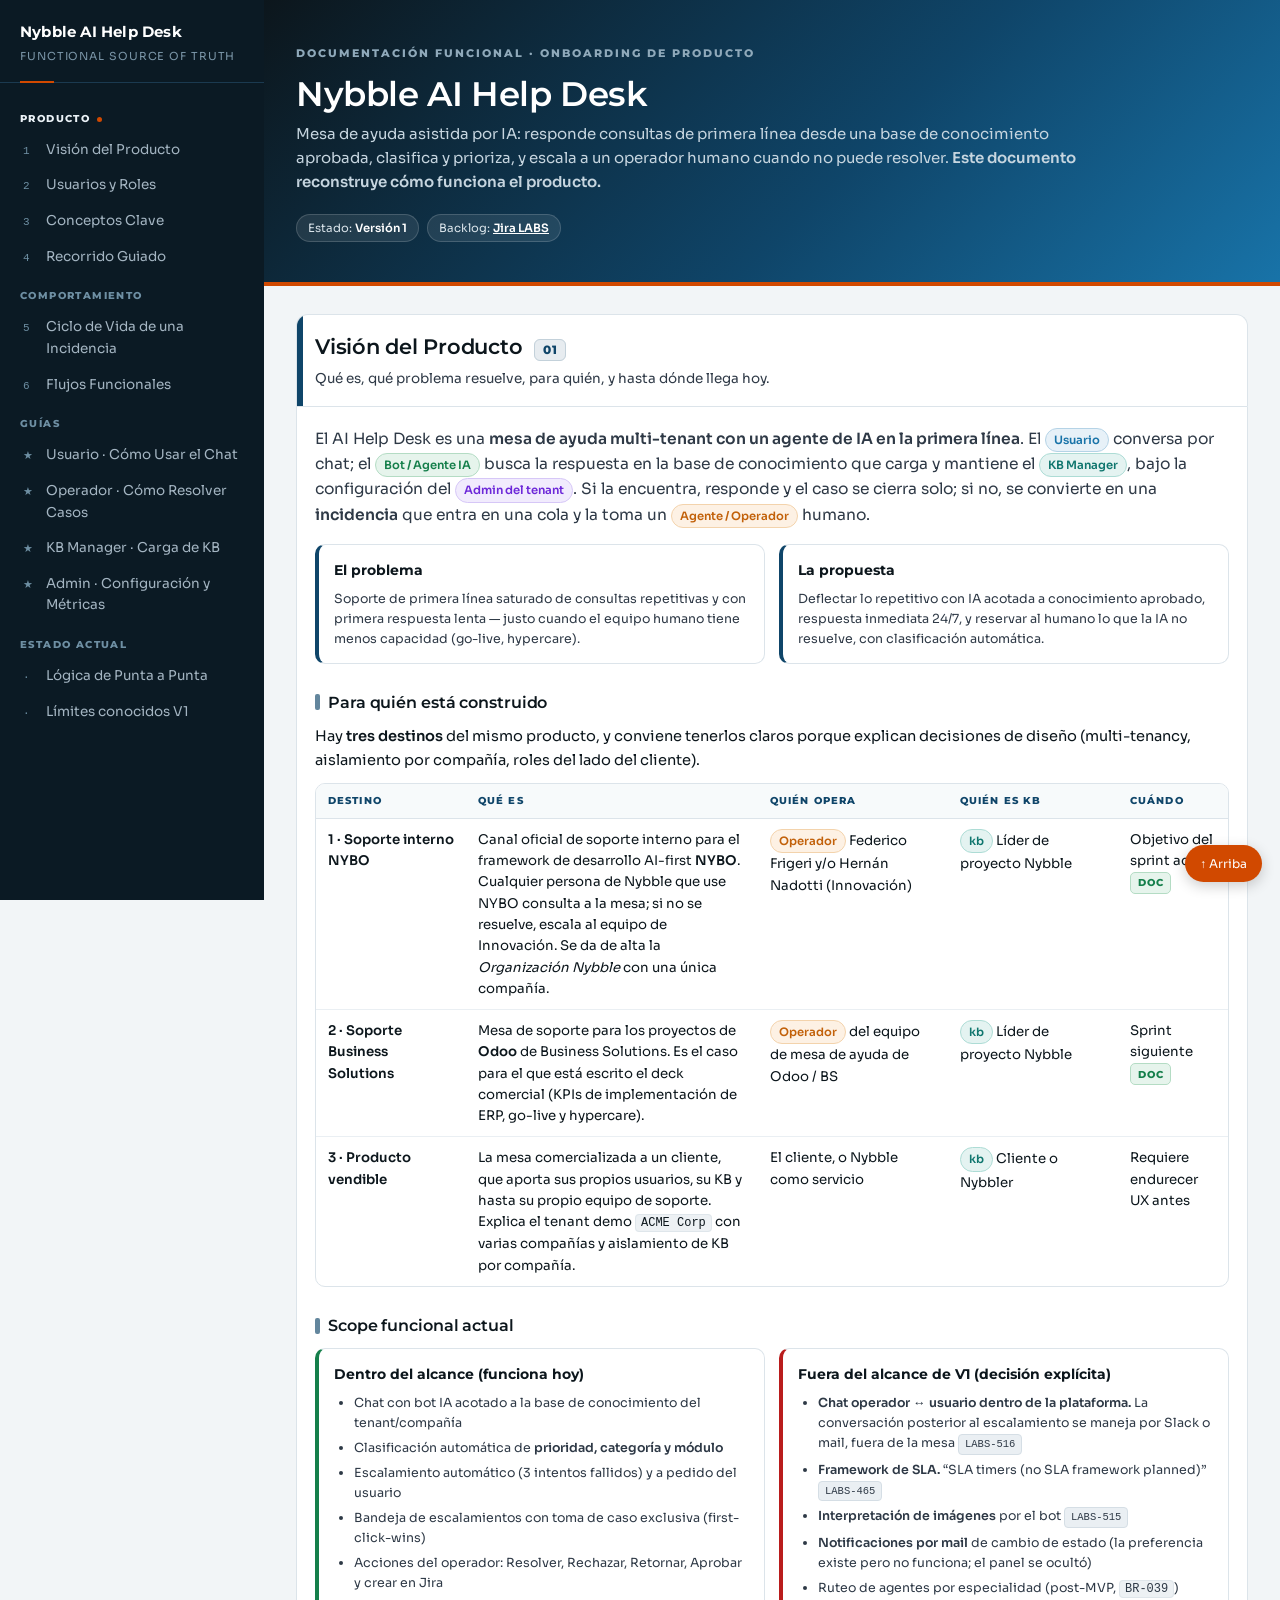
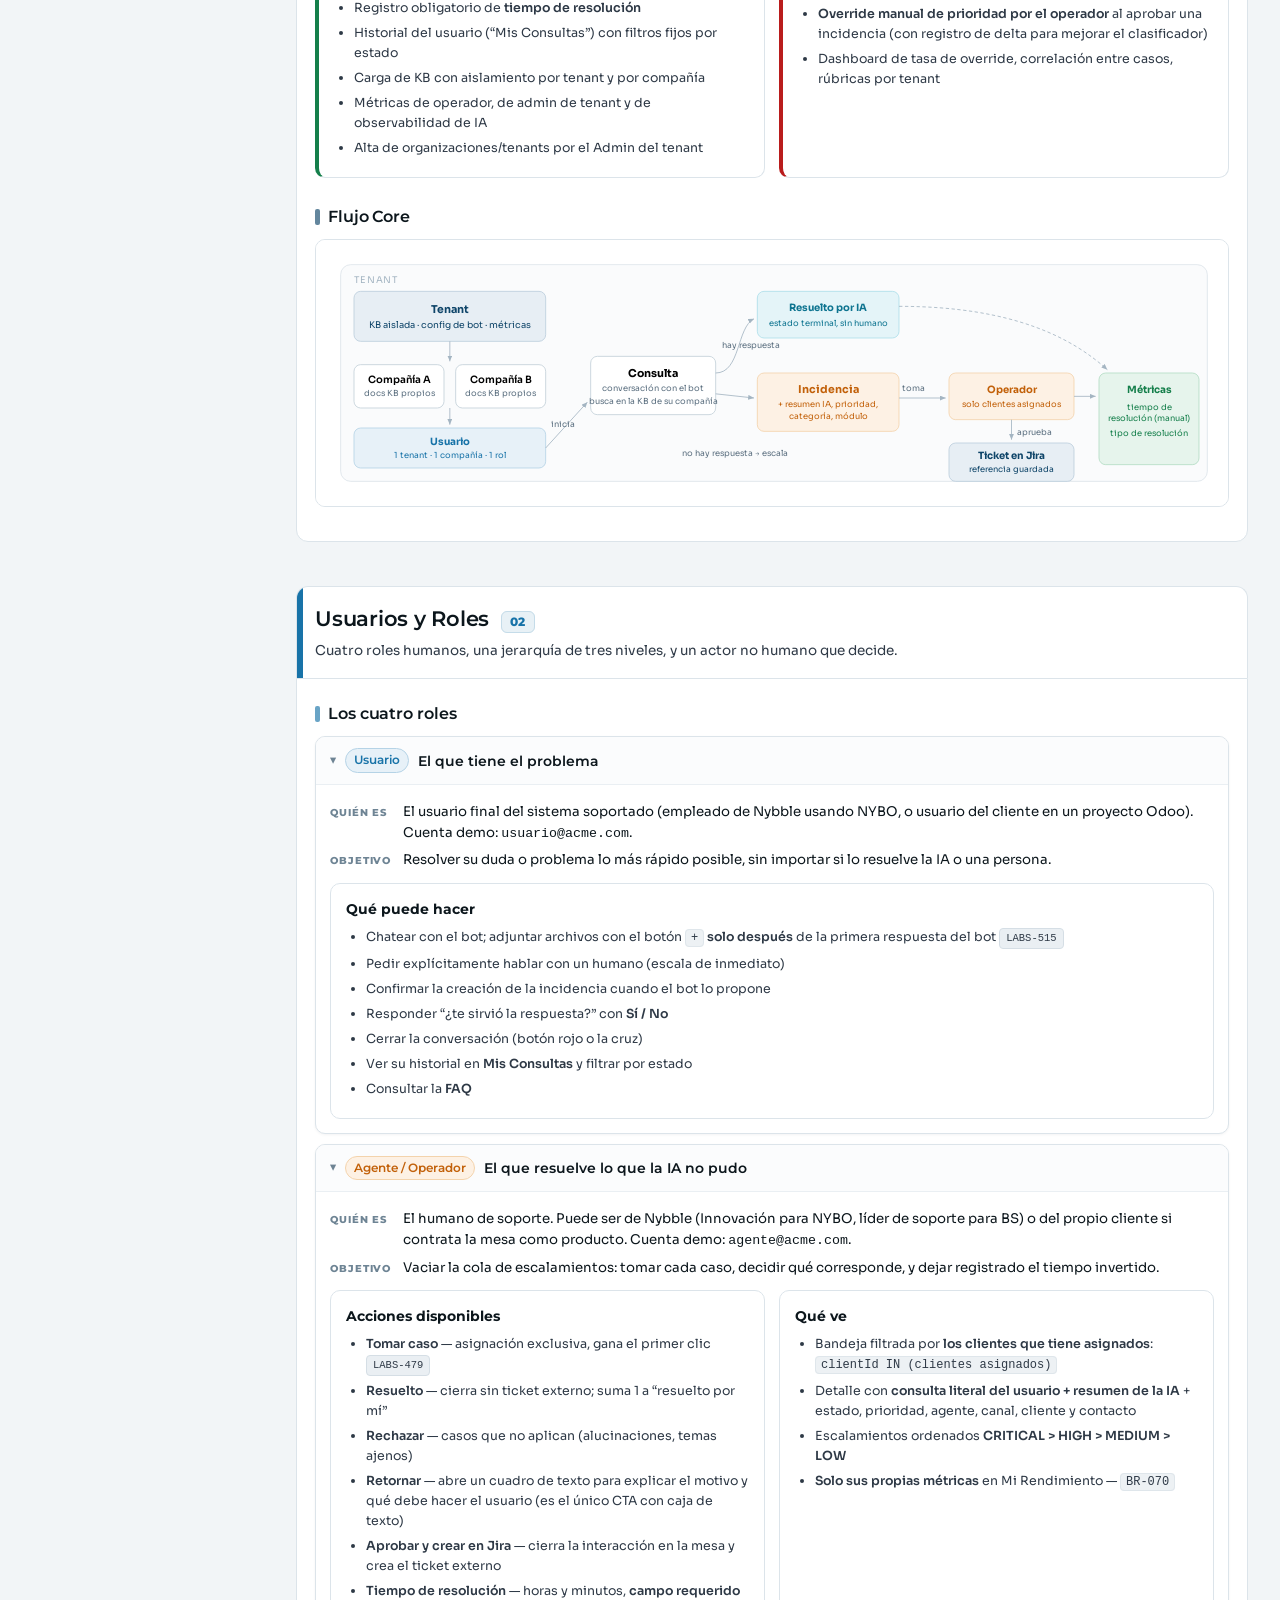
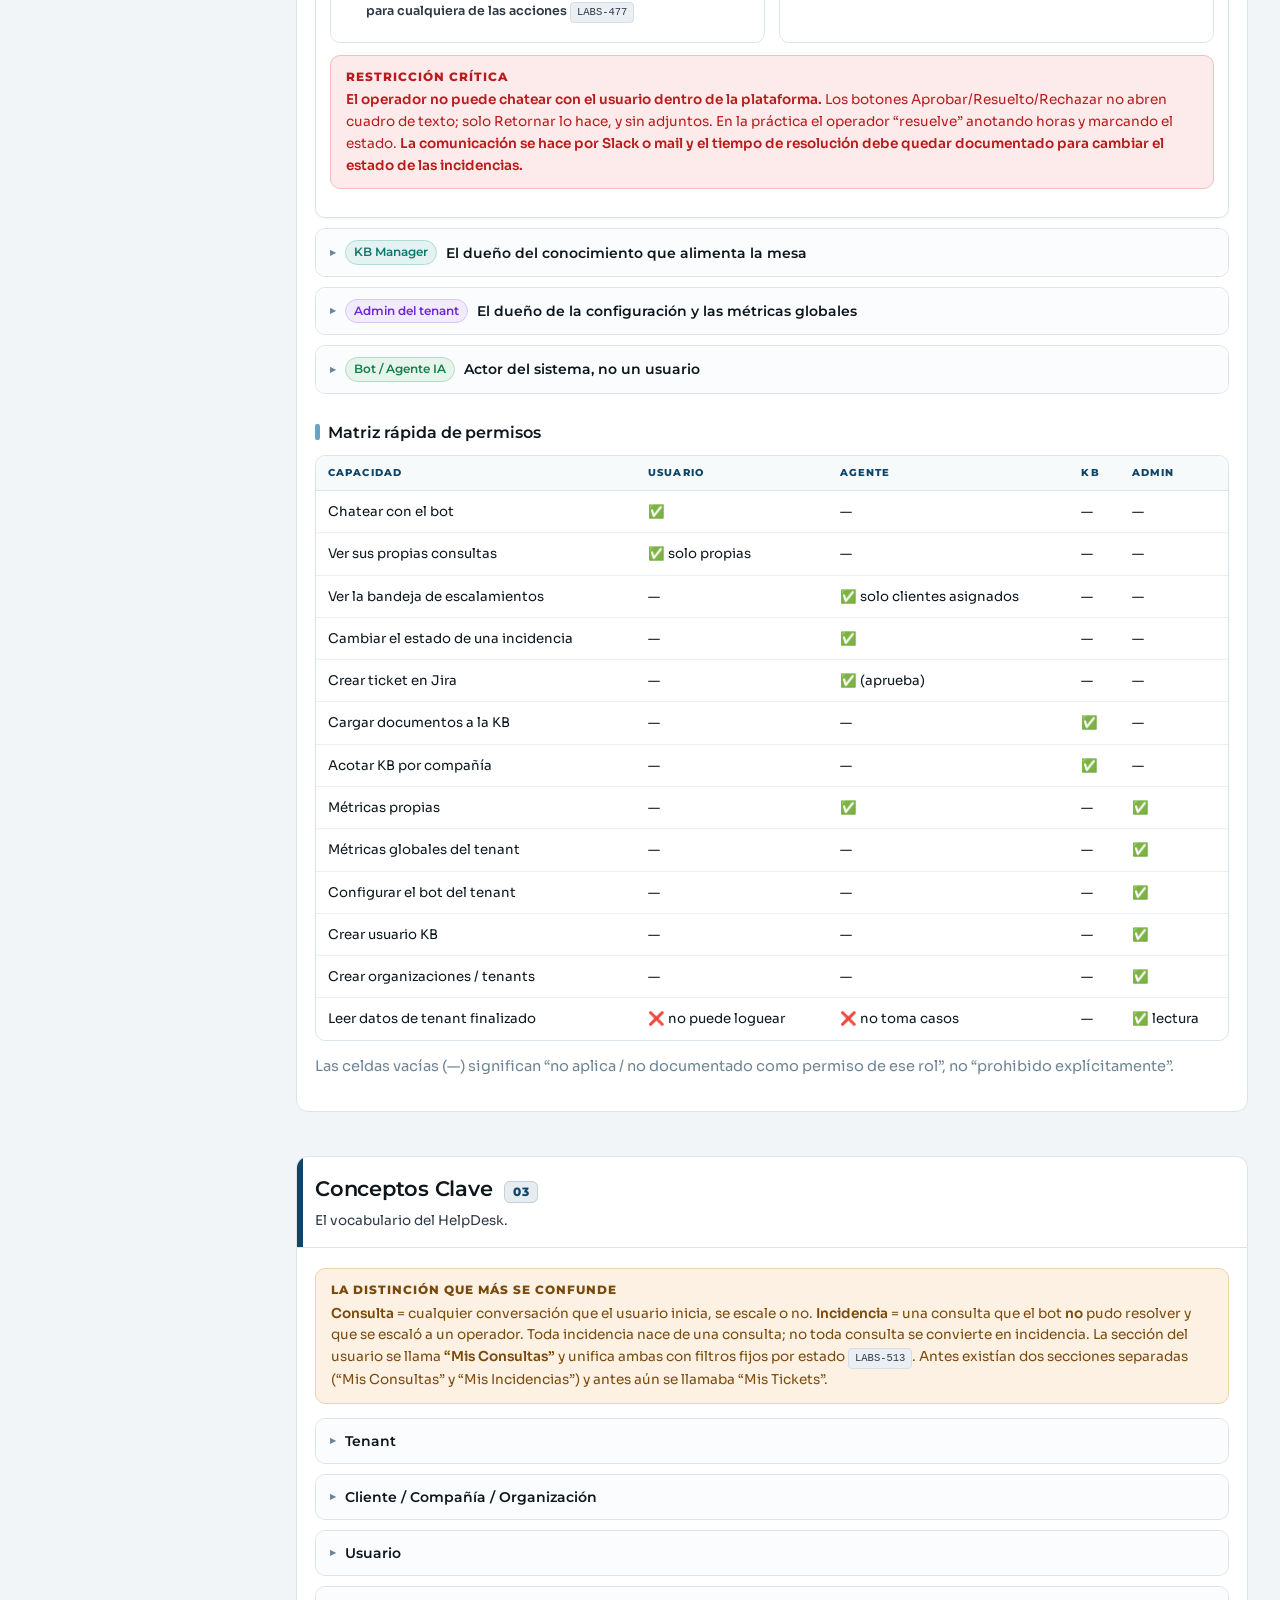
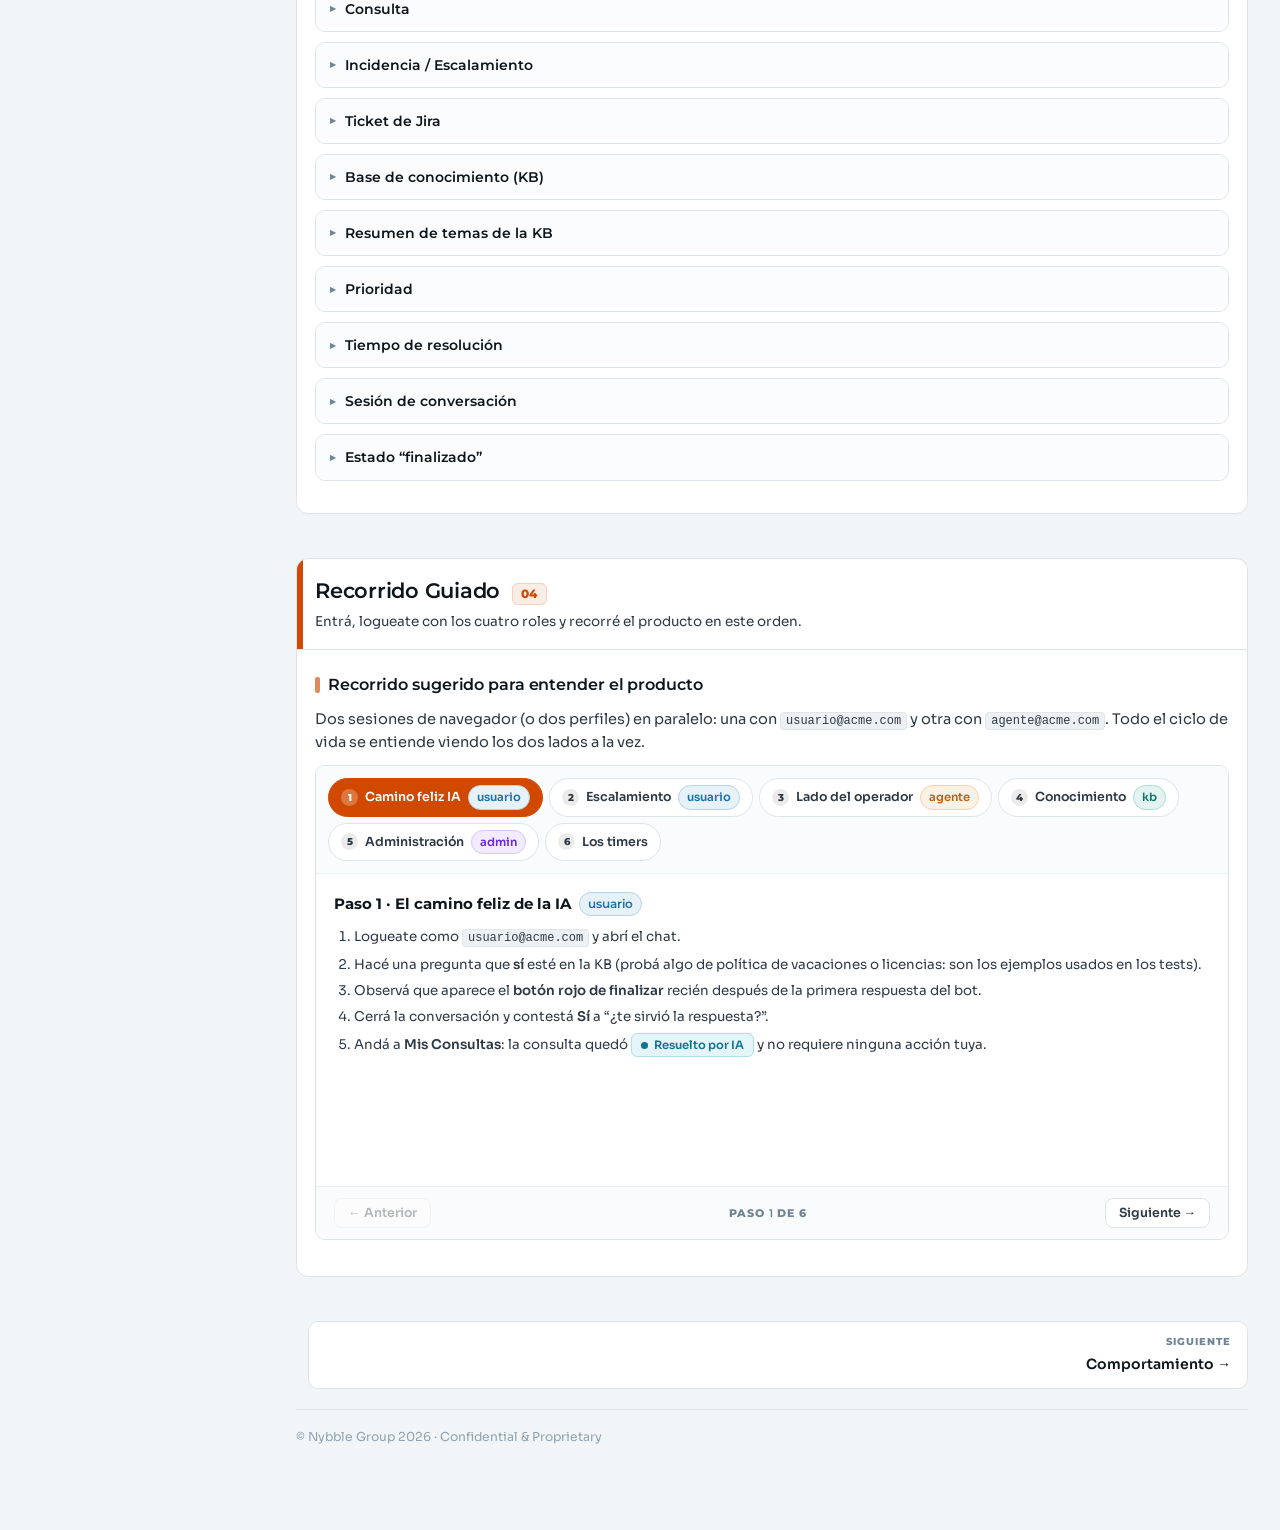
==== index.html @ 9f34e55a "Elimina Medición, la reparte en guías por rol y agrega Estado Actual - Saca la sección/página Medici" ====
<!DOCTYPE html>
<html lang="es">
<head>
<meta charset="utf-8">
<meta name="viewport" content="width=device-width, initial-scale=1">
<title>Nybble AI Help Desk · Producto</title>
<link rel="preconnect" href="https://fonts.googleapis.com">
<link rel="preconnect" href="https://fonts.gstatic.com" crossorigin>
<link href="https://fonts.googleapis.com/css2?family=Montserrat:wght@500;600;700;800&family=Sora:wght@300;400;500;600;700&display=swap" rel="stylesheet">
<link rel="stylesheet" href="assets/style.css">
</head>
<body>
<div class="shell">

<nav class="side">
  <div class="brand">
    <b>Nybble AI Help Desk</b>
    <span>Functional Source of Truth</span>
  </div>
  <div class="grp is-here">Producto</div>
  <a href="#overview"><i>1</i>Visión del Producto</a>
  <a href="#roles"><i>2</i>Usuarios y Roles</a>
  <a href="#concepts"><i>3</i>Conceptos Clave</a>
  <a href="#access"><i>4</i>Recorrido Guiado</a>
  <div class="grp">Comportamiento</div>
  <a href="comportamiento.html#lifecycle"><i>5</i>Ciclo de Vida de una Incidencia</a>
  <a href="comportamiento.html#flows"><i>6</i>Flujos Funcionales</a>
  <div class="grp">Guías</div>
  <a href="guia-usuario.html"><i>★</i>Usuario · Cómo Usar el Chat</a>
  <a href="guia-operador.html"><i>★</i>Operador · Cómo Resolver Casos</a>
  <a href="guia-kb-manager.html"><i>★</i>KB Manager · Carga de KB</a>
  <a href="guia-admin.html"><i>★</i>Admin · Configuración y Métricas</a>
  <div class="grp">Estado Actual</div>
  <a href="estado-actual.html#e2e"><i>·</i>Lógica de Punta a Punta</a>
  <a href="estado-actual.html#limits"><i>·</i>Límites conocidos V1</a>
</nav>

<main>
<header class="hero">
  <div class="wrap">
    <div class="kicker">Documentación funcional · Onboarding de producto</div>
    <h1>Nybble AI Help Desk</h1>
    <p class="sub">Mesa de ayuda asistida por IA: responde consultas de primera línea desde una base de conocimiento aprobada, clasifica y prioriza, y escala a un operador humano cuando no puede resolver. <b>Este documento reconstruye cómo funciona el producto.</b></p>
    <div class="metabar">
      <span>Estado: <b>Versión 1</b></span>
      <span>Backlog: <a href="https://nybblegroup.atlassian.net/browse/LABS" target="_blank" style="color:#fff;text-decoration:underline"><b>Jira LABS</b></a></span>
    </div>
  </div>
</header>

<div class="wrap">

<!-- ============ 1. PRODUCT OVERVIEW ============ -->
<section id="overview" style="--accent:var(--c-product)">
  <div class="shead"><div><h2>Visión del Producto <span class="num">01</span></h2><p>Qué es, qué problema resuelve, para quién, y hasta dónde llega hoy.</p></div></div>
  <div class="sbody">

    <p class="lead">El AI Help Desk es una <b>mesa de ayuda multi-tenant con un agente de IA en la primera línea</b>. El <span class="b b-usuario">Usuario</span> conversa por chat; el <span class="b b-bot">Bot / Agente IA</span> busca la respuesta en la base de conocimiento que carga y mantiene el <span class="b b-kb">KB Manager</span>, bajo la configuración del <span class="b b-admin">Admin del tenant</span>. Si la encuentra, responde y el caso se cierra solo; si no, se convierte en una <b>incidencia</b> que entra en una cola y la toma un <span class="b b-agente">Agente / Operador</span> humano.</p>

    <div class="grid g2" style="margin:16px 0">
      <div class="card acc">
        <h5>El problema</h5>
        <p class="mini">Soporte de primera línea saturado de consultas repetitivas y con primera respuesta lenta — justo cuando el equipo humano tiene menos capacidad (go-live, hypercare).</p>
      </div>
      <div class="card acc">
        <h5>La propuesta</h5>
        <p class="mini">Deflectar lo repetitivo con IA acotada a conocimiento aprobado, respuesta inmediata 24/7, y reservar al humano lo que la IA no resuelve, con clasificación automática.</p>
      </div>
    </div>

    <h3>Para quién está construido</h3>
    <p>Hay <b>tres destinos</b> del mismo producto, y conviene tenerlos claros porque explican decisiones de diseño (multi-tenancy, aislamiento por compañía, roles del lado del cliente).</p>
    <div class="tw">
      <table>
        <thead><tr><th style="width:150px">Destino</th><th>Qué es</th><th style="width:190px">Quién opera</th><th style="width:170px">Quién es KB</th><th style="width:110px">Cuándo</th></tr></thead>
        <tbody>
          <tr>
            <td><b>1 · Soporte interno NYBO</b></td>
            <td>Canal oficial de soporte interno para el framework de desarrollo AI-first <b>NYBO</b>. Cualquier persona de Nybble que use NYBO consulta a la mesa; si no se resuelve, escala al equipo de Innovación. Se da de alta la <i>Organización Nybble</i> con una única compañía.</td>
            <td><span class="b b-agente">Operador</span> Federico Frigeri y/o Hernán Nadotti (Innovación)</td>
            <td><span class="b b-kb">kb</span> Líder de proyecto Nybble</td>
            <td>Objetivo del sprint actual <span class="mark m-doc">Doc</span></td>
          </tr>
          <tr>
            <td><b>2 · Soporte Business Solutions</b></td>
            <td>Mesa de soporte para los proyectos de <b>Odoo</b> de Business Solutions. Es el caso para el que está escrito el deck comercial (KPIs de implementación de ERP, go-live y hypercare).</td>
            <td><span class="b b-agente">Operador</span> del equipo de mesa de ayuda de Odoo / BS</td>
            <td><span class="b b-kb">kb</span> Líder de proyecto Nybble</td>
            <td>Sprint siguiente <span class="mark m-doc">Doc</span></td>
          </tr>
          <tr>
            <td><b>3 · Producto vendible</b></td>
            <td>La mesa comercializada a un cliente, que aporta sus propios usuarios, su KB y hasta su propio equipo de soporte. Explica el tenant demo <code>ACME Corp</code> con varias compañías y aislamiento de KB por compañía.</td>
            <td>El cliente, o Nybble como servicio</td>
            <td><span class="b b-kb">kb</span> Cliente o Nybbler</td>
            <td>Requiere endurecer UX antes</td>
          </tr>
        </tbody>
      </table>
    </div>

    <h3>Scope funcional actual</h3>
    <div class="grid g2">
      <div class="card" style="border-left:4px solid var(--ok)">
        <h5>Dentro del alcance (funciona hoy)</h5>
        <ul class="mini" style="margin-bottom:0">
          <li>Chat con bot IA acotado a la base de conocimiento del tenant/compañía</li>
          <li>Clasificación automática de <b>prioridad, categoría y módulo</b></li>
          <li>Escalamiento automático (3 intentos fallidos) y a pedido del usuario</li>
          <li>Bandeja de escalamientos con toma de caso exclusiva (first-click-wins)</li>
          <li>Acciones del operador: Resolver, Rechazar, Retornar, Aprobar y crear en Jira</li>
          <li>Registro obligatorio de <b>tiempo de resolución</b></li>
          <li>Historial del usuario (“Mis Consultas”) con filtros fijos por estado</li>
          <li>Carga de KB con aislamiento por tenant y por compañía</li>
          <li>Métricas de operador, de admin de tenant y de observabilidad de IA</li>
          <li>Alta de organizaciones/tenants por el Admin del tenant</li>
        </ul>
      </div>
      <div class="card" style="border-left:4px solid var(--bad)">
        <h5>Fuera del alcance de V1 (decisión explícita)</h5>
        <ul class="mini" style="margin-bottom:0">
          <li><b>Chat operador ↔ usuario dentro de la plataforma.</b> La conversación posterior al escalamiento se maneja por Slack o mail, fuera de la mesa <a class="tag" href="https://nybblegroup.atlassian.net/browse/LABS-516" target="_blank">LABS-516</a></li>
          <li><b>Framework de SLA.</b> “SLA timers (no SLA framework planned)” <a class="tag" href="https://nybblegroup.atlassian.net/browse/LABS-465" target="_blank">LABS-465</a></li>
          <li><b>Interpretación de imágenes</b> por el bot <a class="tag" href="https://nybblegroup.atlassian.net/browse/LABS-515" target="_blank">LABS-515</a></li>
          <li><b>Notificaciones por mail</b> de cambio de estado (la preferencia existe pero no funciona; el panel se ocultó)</li>
          <li>Ruteo de agentes por especialidad (post-MVP, <code>BR-039</code>)</li>
          <li><b>Override manual de prioridad por el operador</b> al aprobar una incidencia (con registro de delta para mejorar el clasificador)</li>
          <li>Dashboard de tasa de override, correlación entre casos, rúbricas por tenant</li>
        </ul>
      </div>
    </div>

    <h3>Flujo Core</h3>
    <div class="diagbox">
      <svg viewBox="0 0 1080 300" xmlns="http://www.w3.org/2000/svg" font-family="Sora, Montserrat, -apple-system, Segoe UI, sans-serif">
        <defs><marker id="ar2" markerWidth="9" markerHeight="9" refX="7" refY="3" orient="auto"><path d="M0,0 L0,6 L7,3 z" fill="#A4B5C2"/></marker></defs>
        <rect x="20" y="20" width="1040" height="260" rx="12" fill="#FAFBFC" stroke="#DCE4EA"/>
        <text x="36" y="42" font-size="11" fill="#A4B5C2" letter-spacing="1">TENANT</text>
        <rect x="36" y="52" width="230" height="60" rx="8" fill="#E7EEF4" stroke="#BCCEDC"/>
        <text x="151" y="78" text-anchor="middle" font-size="13" font-weight="700" fill="#0F4569">Tenant</text>
        <text x="151" y="96" text-anchor="middle" font-size="11" fill="#0F4569">KB aislada · config de bot · métricas</text>

        <rect x="36" y="140" width="108" height="52" rx="8" fill="#fff" stroke="#C3D0D9"/>
        <text x="90" y="162" text-anchor="middle" font-size="12" font-weight="600">Compañía A</text>
        <text x="90" y="178" text-anchor="middle" font-size="10" fill="#5C7080">docs KB propios</text>
        <rect x="158" y="140" width="108" height="52" rx="8" fill="#fff" stroke="#C3D0D9"/>
        <text x="212" y="162" text-anchor="middle" font-size="12" font-weight="600">Compañía B</text>
        <text x="212" y="178" text-anchor="middle" font-size="10" fill="#5C7080">docs KB propios</text>
        <line x1="151" y1="112" x2="151" y2="136" stroke="#A4B5C2" marker-end="url(#ar2)"/>

        <rect x="36" y="216" width="230" height="48" rx="8" fill="#E7F1F8" stroke="#B5D3E6"/>
        <text x="151" y="236" text-anchor="middle" font-size="12" font-weight="700" fill="#1873A8">Usuario</text>
        <text x="151" y="252" text-anchor="middle" font-size="10" fill="#1873A8">1 tenant · 1 compañía · 1 rol</text>
        <line x1="151" y1="192" x2="151" y2="212" stroke="#A4B5C2" marker-end="url(#ar2)"/>

        <rect x="320" y="130" width="150" height="70" rx="8" fill="#fff" stroke="#C3D0D9"/>
        <text x="395" y="155" text-anchor="middle" font-size="13" font-weight="700">Consulta</text>
        <text x="395" y="172" text-anchor="middle" font-size="10" fill="#5C7080">conversación con el bot</text>
        <text x="395" y="187" text-anchor="middle" font-size="10" fill="#5C7080">busca en la KB de su compañía</text>
        <line x1="266" y1="240" x2="316" y2="185" stroke="#A4B5C2" marker-end="url(#ar2)"/>
        <text x="272" y="215" font-size="10" fill="#5C7080">inicia</text>

        <rect x="520" y="52" width="170" height="56" rx="8" fill="#E4F4F8" stroke="#AEDFEA"/>
        <text x="605" y="76" text-anchor="middle" font-size="12" font-weight="700" fill="#0E7490">Resuelto por IA</text>
        <text x="605" y="93" text-anchor="middle" font-size="10" fill="#0E7490">estado terminal, sin humano</text>
        <path d="M470,150 C500,150 495,95 516,85" fill="none" stroke="#A4B5C2" marker-end="url(#ar2)"/>
        <text x="478" y="120" font-size="10" fill="#5C7080">hay respuesta</text>

        <rect x="520" y="150" width="170" height="70" rx="8" fill="#FDF1E4" stroke="#F3D3AC"/>
        <text x="605" y="174" text-anchor="middle" font-size="13" font-weight="700" fill="#C2610A">Incidencia</text>
        <text x="605" y="191" text-anchor="middle" font-size="10" fill="#C2610A">+ resumen IA, prioridad,</text>
        <text x="605" y="205" text-anchor="middle" font-size="10" fill="#C2610A">categoría, módulo</text>
        <line x1="470" y1="175" x2="516" y2="180" stroke="#A4B5C2" marker-end="url(#ar2)"/>
        <text x="430" y="250" font-size="10" fill="#5C7080">no hay respuesta → escala</text>

        <rect x="750" y="150" width="150" height="56" rx="8" fill="#FDF1E4" stroke="#F3D3AC"/>
        <text x="825" y="174" text-anchor="middle" font-size="12" font-weight="700" fill="#C2610A">Operador</text>
        <text x="825" y="191" text-anchor="middle" font-size="10" fill="#C2610A">solo clientes asignados</text>
        <line x1="690" y1="180" x2="746" y2="180" stroke="#A4B5C2" marker-end="url(#ar2)"/>
        <text x="694" y="172" font-size="10" fill="#5C7080">toma</text>

        <rect x="750" y="234" width="150" height="46" rx="8" fill="#E7EEF4" stroke="#BCCEDC"/>
        <text x="825" y="253" text-anchor="middle" font-size="12" font-weight="700" fill="#0F4569">Ticket en Jira</text>
        <text x="825" y="269" text-anchor="middle" font-size="10" fill="#0F4569">referencia guardada</text>
        <line x1="825" y1="206" x2="825" y2="230" stroke="#A4B5C2" marker-end="url(#ar2)"/>
        <text x="832" y="224" font-size="10" fill="#5C7080">aprueba</text>

        <rect x="930" y="150" width="120" height="110" rx="8" fill="#E6F4EC" stroke="#B4DCC4"/>
        <text x="990" y="174" text-anchor="middle" font-size="12" font-weight="700" fill="#157F4B">Métricas</text>
        <text x="990" y="194" text-anchor="middle" font-size="10" fill="#157F4B">tiempo de</text>
        <text x="990" y="207" text-anchor="middle" font-size="10" fill="#157F4B">resolución (manual)</text>
        <text x="990" y="226" text-anchor="middle" font-size="10" fill="#157F4B">tipo de resolución</text>
        <line x1="900" y1="178" x2="926" y2="178" stroke="#A4B5C2" marker-end="url(#ar2)"/>
        <path d="M690,70 C830,70 900,110 940,146" fill="none" stroke="#A4B5C2" stroke-dasharray="4 3" marker-end="url(#ar2)"/>
      </svg>
    </div>
  </div>
</section>

<!-- ============ 2. USERS & ROLES ============ -->
<section id="roles" style="--accent:var(--c-roles)">
  <div class="shead"><div><h2>Usuarios y Roles <span class="num">02</span></h2><p>Cuatro roles humanos, una jerarquía de tres niveles, y un actor no humano que decide.</p></div></div>
  <div class="sbody">

    <h3>Los cuatro roles</h3>

    <details open>
      <summary><span class="b b-usuario">Usuario</span> El que tiene el problema</summary>
      <div class="dbody">
        <dl class="kv">
          <dt>Quién es</dt><dd>El usuario final del sistema soportado (empleado de Nybble usando NYBO, o usuario del cliente en un proyecto Odoo). Cuenta demo: <code>usuario@acme.com</code>.</dd>
          <dt>Objetivo</dt><dd>Resolver su duda o problema lo más rápido posible, sin importar si lo resuelve la IA o una persona.</dd>
        </dl>
        <div class="card" style="margin-top:12px"><h5>Qué puede hacer</h5><ul class="mini" style="margin-bottom:0">
          <li>Chatear con el bot; adjuntar archivos con el botón <code>+</code> <b>solo después</b> de la primera respuesta del bot <a class="tag" href="https://nybblegroup.atlassian.net/browse/LABS-515" target="_blank">LABS-515</a></li>
          <li>Pedir explícitamente hablar con un humano (escala de inmediato)</li>
          <li>Confirmar la creación de la incidencia cuando el bot lo propone</li>
          <li>Responder “¿te sirvió la respuesta?” con <b>Sí / No</b></li>
          <li>Cerrar la conversación (botón rojo o la cruz)</li>
          <li>Ver su historial en <b>Mis Consultas</b> y filtrar por estado</li>
          <li>Consultar la <b>FAQ</b></li>
        </ul></div>
      </div>
    </details>

    <details open>
      <summary><span class="b b-agente">Agente / Operador</span> El que resuelve lo que la IA no pudo</summary>
      <div class="dbody">
        <dl class="kv">
          <dt>Quién es</dt><dd>El humano de soporte. Puede ser de Nybble (Innovación para NYBO, líder de soporte para BS) o del propio cliente si contrata la mesa como producto. Cuenta demo: <code>agente@acme.com</code>.</dd>
          <dt>Objetivo</dt><dd>Vaciar la cola de escalamientos: tomar cada caso, decidir qué corresponde, y dejar registrado el tiempo invertido.</dd>
        </dl>
        <div class="grid g2" style="margin-top:12px">
          <div class="card"><h5>Acciones disponibles</h5><ul class="mini" style="margin-bottom:0">
            <li><b>Tomar caso</b> — asignación exclusiva, gana el primer clic <a class="tag" href="https://nybblegroup.atlassian.net/browse/LABS-479" target="_blank">LABS-479</a></li>
            <li><b>Resuelto</b> — cierra sin ticket externo; suma 1 a “resuelto por mí”</li>
            <li><b>Rechazar</b> — casos que no aplican (alucinaciones, temas ajenos)</li>
            <li><b>Retornar</b> — abre un cuadro de texto para explicar el motivo y qué debe hacer el usuario (es el único CTA con caja de texto)</li>
            <li><b>Aprobar y crear en Jira</b> — cierra la interacción en la mesa y crea el ticket externo</li>
            <li><b>Tiempo de resolución</b> — horas y minutos, <b>campo requerido para cualquiera de las acciones</b> <a class="tag" href="https://nybblegroup.atlassian.net/browse/LABS-477" target="_blank">LABS-477</a></li>
          </ul></div>
          <div class="card"><h5>Qué ve</h5><ul class="mini" style="margin-bottom:0">
            <li>Bandeja filtrada por <b>los clientes que tiene asignados</b>: <code>clientId IN (clientes asignados)</code></li>
            <li>Detalle con <b>consulta literal del usuario + resumen de la IA</b> + estado, prioridad, agente, canal, cliente y contacto</li>
            <li>Escalamientos ordenados <b>CRITICAL &gt; HIGH &gt; MEDIUM &gt; LOW</b></li>
            <li><b>Solo sus propias métricas</b> en Mi Rendimiento — <code>BR-070</code></li>
          </ul></div>
        </div>
        <div class="callout c-bad" style="margin-top:12px"><b>Restricción crítica</b>
          <b>El operador no puede chatear con el usuario dentro de la plataforma.</b> Los botones Aprobar/Resuelto/Rechazar no abren cuadro de texto; solo Retornar lo hace, y sin adjuntos. En la práctica el operador “resuelve” anotando horas y marcando el estado. <b>La comunicación se hace por Slack o mail y el tiempo de resolución debe quedar documentado para cambiar el estado de las incidencias.</b>
        </div>
      </div>
    </details>

    <details>
      <summary><span class="b b-kb">KB Manager</span> El dueño del conocimiento que alimenta la mesa</summary>
      <div class="dbody">
        <dl class="kv">
          <dt>Quién es</dt><dd>“usuario del cliente que va a administrar el conocimiento y la documentación que alimenta la mesa”. Cuenta demo: <code>kb@acme.com</code>. Lo crea el Admin del tenant <a class="tag" href="https://nybblegroup.atlassian.net/browse/LABS-553" target="_blank">LABS-553</a>.</dd>
          <dt>Objetivo</dt><dd>Que la mesa sea asertiva. La calidad de la mesa es función directa de la calidad y el alcance de la documentación cargada.</dd>
        </dl>
        <div class="grid g2" style="margin-top:12px">
          <div class="card"><h5>Qué puede hacer</h5><ul class="mini" style="margin-bottom:0">
            <li>Subir documentos a la <b>Base de conocimiento</b></li>
            <li><b>Acotar cada documento a una o varias compañías</b> del tenant; si no asigna ninguna, el documento es tenant-wide <a class="tag" href="https://nybblegroup.atlassian.net/browse/LABS-517" target="_blank">LABS-517</a></li>
            <li>Ver el <b>estado de indexación</b> por documento: Indexando / Listo / Error <a class="tag" href="https://nybblegroup.atlassian.net/browse/LABS-488" target="_blank">LABS-488</a></li>
            <li>Ver el <b>resumen de temas por compañía</b></li>
          </ul></div>
          <div class="card"><h5>Futuras versiones</h5><ul class="mini" style="margin-bottom:0">
            <li>Alcance de KB alimentada por fuentes externas (Google Drive) e índices por compañía <a class="tag" href="https://nybblegroup.atlassian.net/browse/LABS-576" target="_blank">LABS-576</a></li>
          </ul></div>
        </div>
      </div>
    </details>

    <details>
      <summary><span class="b b-admin">Admin del tenant</span> El dueño de la configuración y las métricas globales</summary>
      <div class="dbody">
        <dl class="kv">
          <dt>Quién es</dt><dd>“admin de cada organizacion, creo que mayormente seriamos nosotros”. Cuenta demo: <code>admin@acme.com</code>.</dd>
          <dt>Objetivo</dt><dd>Configurar el comportamiento de la mesa para su organización y medir su rendimiento y su costo.</dd>
        </dl>
        <div class="card" style="margin-top:12px"><h5>Qué puede hacer</h5><ul class="mini" style="margin-bottom:0">
          <li>Ver <b>todas las métricas globales del tenant</b>: tickets y tiempos <b>por cliente</b> y <b>por agente humano</b> <a class="tag" href="https://nybblegroup.atlassian.net/browse/LABS-484" target="_blank">LABS-484</a></li>
          <li>Crear usuarios <b>KB</b> <a class="tag" href="https://nybblegroup.atlassian.net/browse/LABS-553" target="_blank">LABS-553</a></li>
          <li>Configuración del bot: ver y <b>regenerar</b> el resumen de temas de la KB <a class="tag" href="https://nybblegroup.atlassian.net/browse/LABS-488" target="_blank">LABS-488</a></li>
          <li>Ajustar parámetros por tenant: <code>maxAttempts</code> (2–5, default 3), <code>maxMessagesPerSession</code>, umbral de confianza, nombre y tono del bot</li>
          <li>Sección <b>Configuración → Observabilidad IA</b>: tokens, costo y score de calidad <a class="tag" href="https://nybblegroup.atlassian.net/browse/LABS-529" target="_blank">LABS-529</a></li>
          <li><b>Alta de organización</b> (formulario “New Organization”): nombre de la organización, mail del admin (<code>adminEmail</code>) y contraseña <a class="tag" href="https://nybblegroup.atlassian.net/browse/LABS-532" target="_blank">LABS-532</a></li>
        </ul></div>
      </div>
    </details>

    <details>
      <summary><span class="b b-bot">Bot / Agente IA</span> Actor del sistema, no un usuario</summary>
      <div class="dbody">
        <p class="mini">Aparece en las fuentes como <i>BOT</i>, <i>Agente IA</i>, <i>agente de mesa de entrada</i> o <i>agente de mesa de ayuda</i>. Funcionalmente es un <b>agente de tool-use</b>: no sigue un pipeline fijo, decide qué herramienta usar en cada turno <a class="tag" href="https://nybblegroup.atlassian.net/browse/LABS-472" target="_blank">LABS-472</a>.</p>
        <div class="tw" style="margin-top:10px">
          <table>
            <thead><tr><th style="width:210px">Herramienta</th><th>Qué hace funcionalmente</th></tr></thead>
            <tbody>
              <tr><td><code>searchKnowledgeBase</code></td><td>Busca en la KB del tenant/compañía. Es la <b>única fuente de datos válida</b> para responder.</td></tr>
              <tr><td><code>createTicketDraft</code></td><td>Propone al usuario una incidencia pre-categorizada. <b>Requiere confirmación explícita del usuario.</b></td></tr>
              <tr><td><code>escalateToAgent</code></td><td>Escala a la cola humana adjuntando un resumen generado de toda la conversación.</td></tr>
              <tr><td><code>checkTicketStatus</code></td><td>Responde el estado de una incidencia existente.</td></tr>
              <tr><td><code>rejectOffTopic</code></td><td>Rechaza consultas fuera del dominio del tenant. El orquestador <b>refuerza el rechazo programáticamente</b> según el estado de la búsqueda en KB.</td></tr>
            </tbody>
          </table>
        </div>
        <p class="mini"><b>Invariantes que el bot no puede violar:</b> aislamiento por tenant, ninguna creación de ticket sin aprobación, y <b>nunca inventar respuestas</b>. Se conservan además dos redes de seguridad previas al LLM: detección de <b>palabras clave críticas</b> (escala de inmediato) y análisis de sentimiento.</p>
        <div class="callout c-info" style="margin-top:10px"><b>Es un bot RAG acotado, no un LLM conversacional general</b>
          El resumen de temas de la KB se inyecta en el prompt <b>solo para detectar si algo está fuera de alcance</b>, y la instrucción es literal: <i>“NUNCA respondas preguntas usando datos de este resumen — SIEMPRE llama a searchKnowledgeBase”</i>. Esto se endureció después de un bug real en que el bot contestaba con fragmentos del resumen sin buscar en la KB <a class="tag" href="https://nybblegroup.atlassian.net/browse/LABS-501" target="_blank">LABS-501</a>.
        </div>
      </div>
    </details>

    <h3>Matriz rápida de permisos</h3>
    <div class="tw">
      <table>
        <thead><tr>
          <th>Capacidad</th>
          <th class="nw">Usuario</th><th class="nw">Agente</th><th class="nw">KB</th><th class="nw">Admin</th>
        </tr></thead>
        <tbody>
          <tr><td>Chatear con el bot</td><td>✅</td><td>—</td><td>—</td><td>—</td></tr>
          <tr><td>Ver sus propias consultas</td><td>✅ solo propias</td><td>—</td><td>—</td><td>—</td></tr>
          <tr><td>Ver la bandeja de escalamientos</td><td>—</td><td>✅ solo clientes asignados</td><td>—</td><td>—</td></tr>
          <tr><td>Cambiar el estado de una incidencia</td><td>—</td><td>✅</td><td>—</td><td>—</td></tr>
          <tr><td>Crear ticket en Jira</td><td>—</td><td>✅ (aprueba)</td><td>—</td><td>—</td></tr>
          <tr><td>Cargar documentos a la KB</td><td>—</td><td>—</td><td>✅</td><td>—</td></tr>
          <tr><td>Acotar KB por compañía</td><td>—</td><td>—</td><td>✅</td><td>—</td></tr>
          <tr><td>Métricas propias</td><td>—</td><td>✅</td><td>—</td><td>✅</td></tr>
          <tr><td>Métricas globales del tenant</td><td>—</td><td>—</td><td>—</td><td>✅</td></tr>
          <tr><td>Configurar el bot del tenant</td><td>—</td><td>—</td><td>—</td><td>✅</td></tr>
          <tr><td>Crear usuario KB</td><td>—</td><td>—</td><td>—</td><td>✅</td></tr>
          <tr><td>Crear organizaciones / tenants</td><td>—</td><td>—</td><td>—</td><td>✅</td></tr>
          <tr><td>Leer datos de tenant finalizado</td><td>❌ no puede loguear</td><td>❌ no toma casos</td><td>—</td><td>✅ lectura</td></tr>
        </tbody>
      </table>
    </div>
    <p class="mini" style="color:var(--ink3)">Las celdas vacías (—) significan “no aplica / no documentado como permiso de ese rol”, no “prohibido explícitamente”.</p>
  </div>
</section>

<!-- ============ 3. CORE CONCEPTS ============ -->
<section id="concepts" style="--accent:var(--c-concepts)">
  <div class="shead"><div><h2>Conceptos Clave <span class="num">03</span></h2><p>El vocabulario del HelpDesk.</p></div></div>
  <div class="sbody">

    <div class="callout c-warn">
      <b>La distinción que más se confunde</b>
      <b>Consulta</b> = cualquier conversación que el usuario inicia, se escale o no. <b>Incidencia</b> = una consulta que el bot <b>no</b> pudo resolver y que se escaló a un operador. Toda incidencia nace de una consulta; no toda consulta se convierte en incidencia. La sección del usuario se llama <b>“Mis Consultas”</b> y unifica ambas con filtros fijos por estado <a class="tag" href="https://nybblegroup.atlassian.net/browse/LABS-513" target="_blank">LABS-513</a>. Antes existían dos secciones separadas (“Mis Consultas” y “Mis Incidencias”) y antes aún se llamaba “Mis Tickets”.
    </div>

    <details>
      <summary>Tenant</summary>
      <div class="dbody"><p class="mini">La unidad máxima de aislamiento — normalmente una organización cliente. Tiene su propia KB en un namespace separado, sus propias métricas, y su propia configuración de bot. Un usuario pertenece a <b>un único</b> tenant. Se da de alta por el Admin del tenant.</p></div>
    </details>

    <details>
      <summary>Cliente / Compañía / Organización</summary>
      <div class="dbody"><p class="mini">Los tres términos se usan como sinónimos. Es la capa intermedia dentro del tenant: permite que un tenant atienda varios clientes sin contaminación cruzada de tickets, conversaciones ni asignaciones de agentes. Los documentos de KB y las asignaciones de agentes operan a este nivel.</p></div>
    </details>

    <details>
      <summary>Usuario</summary>
      <div class="dbody"><p class="mini">Pertenece a un tenant y a un cliente, y tiene exactamente un rol funcional. Solo ve sus propios datos.</p></div>
    </details>

    <details>
      <summary>Consulta</summary>
      <div class="dbody"><p class="mini">La conversación completa que el usuario inicia con el bot. Si se resuelve por KB, termina en <span class="st st-ia">Resuelto por IA</span> y nunca llega a un humano.</p></div>
    </details>

    <details>
      <summary>Incidencia / Escalamiento</summary>
      <div class="dbody"><p class="mini">La consulta escalada. Entra en una <b>cola compartida</b> (“bolsa de tickets”) que ven todos los operadores habilitados para ese cliente. Lleva: consulta literal, resumen generado por IA, prioridad, categoría, módulo, cliente, contacto, canal, estado, y tiempo de resolución cuando se cierra.</p></div>
    </details>

    <details>
      <summary>Ticket de Jira</summary>
      <div class="dbody"><p class="mini">La derivación a un sistema externo cuando la mesa no puede cerrar el caso. Se crea <b>solo si el operador aprueba</b>. Se guarda la referencia (número) para trazabilidad, y el usuario recibe confirmación con ese número (<code>BR-033</code>).</p></div>
    </details>

    <details>
      <summary>Base de conocimiento (KB)</summary>
      <div class="dbody"><p class="mini">El conjunto de documentos aprobados que alimenta al bot. Es <b>la única fuente válida de respuestas</b>. Aislada por tenant y opcionalmente acotada a compañías. Cada documento pasa por indexación (<code>PENDING → INDEXING → INDEXED / ERROR</code>).</p></div>
    </details>

    <details>
      <summary>Resumen de temas de la KB</summary>
      <div class="dbody"><p class="mini">Un resumen corto y <b>deliberadamente opaco</b> (etiquetas de tema, sin datos ni números) que se inyecta en el prompt <b>solo</b> para detectar off-topic. Se regenera automáticamente ante cualquier cambio en la KB y el admin puede regenerarlo a mano.</p></div>
    </details>

    <details>
      <summary>Prioridad</summary>
      <div class="dbody"><p class="mini"><code>CRITICAL</code> &gt; <code>HIGH</code> &gt; <code>MEDIUM</code> &gt; <code>LOW</code>. La asigna la IA con una rúbrica común y ordena la bandeja del operador.</p></div>
    </details>

    <details>
      <summary>Tiempo de resolución</summary>
      <div class="dbody"><p class="mini">Campo numérico de horas y minutos que <b>el operador completa a mano</b> y que es <b>requerido para cualquiera</b> de las acciones de cierre. Es el insumo de todos los KPIs de tiempo: no hay medición automática.</p></div>
    </details>

    <details>
      <summary>Sesión de conversación</summary>
      <div class="dbody"><p class="mini">Contexto del chat. Tiene contador de intentos fallidos de KB, tope de mensajes por sesión, y se limpia por inactividad. Los timers de 45 y 60 minutos operan sobre ella.</p></div>
    </details>

    <details>
      <summary>Estado “finalizado”</summary>
      <div class="dbody"><p class="mini">Baja lógica de un cliente o de un tenant: no se crean más usuarios ni operaciones, el rol Usuario no puede loguear, y los datos quedan en solo lectura para los roles superiores <a class="tag" href="https://nybblegroup.atlassian.net/browse/LABS-486" target="_blank">LABS-486</a>.</p></div>
    </details>
  </div>
</section>

<!-- ============ 4. ACCESS ============ -->
<section id="access" style="--accent:var(--c-access)">
  <div class="shead"><div><h2>Recorrido Guiado <span class="num">04</span></h2><p>Entrá, logueate con los cuatro roles y recorré el producto en este orden.</p></div></div>
  <div class="sbody">

    <h3>Recorrido sugerido para entender el producto</h3>
    <p class="mini" style="color:var(--ink2)">Dos sesiones de navegador (o dos perfiles) en paralelo: una con <code>usuario@acme.com</code> y otra con <code>agente@acme.com</code>. Todo el ciclo de vida se entiende viendo los dos lados a la vez.</p>

    <div class="steps" data-steps>
      <div class="steps-nav" role="tablist" aria-label="Pasos del recorrido sugerido">
        <button class="steps-tab is-active" role="tab" aria-selected="true" data-step="1"><span class="steps-tab-n">1</span>Camino feliz IA <span class="b b-usuario">usuario</span></button>
        <button class="steps-tab" role="tab" aria-selected="false" data-step="2"><span class="steps-tab-n">2</span>Escalamiento <span class="b b-usuario">usuario</span></button>
        <button class="steps-tab" role="tab" aria-selected="false" data-step="3"><span class="steps-tab-n">3</span>Lado del operador <span class="b b-agente">agente</span></button>
        <button class="steps-tab" role="tab" aria-selected="false" data-step="4"><span class="steps-tab-n">4</span>Conocimiento <span class="b b-kb">kb</span></button>
        <button class="steps-tab" role="tab" aria-selected="false" data-step="5"><span class="steps-tab-n">5</span>Administración <span class="b b-admin">admin</span></button>
        <button class="steps-tab" role="tab" aria-selected="false" data-step="6"><span class="steps-tab-n">6</span>Los timers</button>
      </div>

      <div class="steps-body">
      <div class="steps-panel is-active" role="tabpanel" data-step-panel="1">
        <h5>Paso 1 · El camino feliz de la IA <span class="b b-usuario">usuario</span></h5>
        <ol>
          <li>Logueate como <code>usuario@acme.com</code> y abrí el chat.</li>
          <li>Hacé una pregunta que <b>sí</b> esté en la KB (probá algo de política de vacaciones o licencias: son los ejemplos usados en los tests).</li>
          <li>Observá que aparece el <b>botón rojo de finalizar</b> recién después de la primera respuesta del bot.</li>
          <li>Cerrá la conversación y contestá <b>Sí</b> a “¿te sirvió la respuesta?”.</li>
          <li>Andá a <b>Mis Consultas</b>: la consulta quedó <span class="st st-ia">Resuelto por IA</span> y no requiere ninguna acción tuya.</li>
        </ol>
      </div>
      <div class="steps-panel" role="tabpanel" data-step-panel="2">
        <h5>Paso 2 · El escalamiento <span class="b b-usuario">usuario</span></h5>
        <ol>
          <li>Abrí un chat nuevo y preguntá algo que la KB <b>no</b> pueda responder, o pedí directamente hablar con un humano.</li>
          <li>Verificá que al escalar <b>el chat se cierra solo</b> y <b>no</b> te pregunta si fue útil: el escalamiento ya es un cierre.</li>
          <li>Andá a <b>Mis Consultas</b>: la incidencia figura <span class="st st-pend">Pendiente</span>.</li>
          <li>Fijate qué se ve en la card: título, cuerpo y tags.</li>
        </ol>
      </div>
      <div class="steps-panel" role="tabpanel" data-step-panel="3">
        <h5>Paso 3 · El lado del operador <span class="b b-agente">agente</span></h5>
        <ol>
          <li>Logueate como <code>agente@acme.com</code> y abrí la <b>Bandeja de escalamientos</b>.</li>
          <li>Mirá los <b>KPIs</b> de arriba y verificá cómo se relacionan (o no) con los estados reales — es una tensión conocida.</li>
          <li>Abrí la incidencia que creaste. Aparece <b>abajo de la lista</b>: si la pantalla parece estática, scrolleá (bug conocido <a class="tag" href="https://nybblegroup.atlassian.net/browse/LABS-569" target="_blank">LABS-569</a>).</li>
          <li>Comprobá que ves <b>la consulta literal del usuario y el resumen de la IA</b>, más prioridad, categoría, cliente y contacto.</li>
          <li><b>Tomá el caso</b> y mirá cómo pasa a <span class="st st-rev">En Revisión</span>.</li>
          <li>Probá los cuatro CTAs en incidencias distintas: <b>Retornar</b> (única con caja de texto), <b>Resuelto</b>, <b>Rechazar</b>, <b>Aprobar y crear en Jira</b>. En todos te va a exigir el <b>tiempo de resolución</b>.</li>
          <li>Volvé al usuario y mirá una incidencia <span class="st st-ret">Retornada</span>: comprobá con tus propios ojos que <b>el usuario no tiene forma de responder</b>. Ese es el hueco central del producto.</li>
        </ol>
      </div>
      <div class="steps-panel" role="tabpanel" data-step-panel="4">
        <h5>Paso 4 · Conocimiento y aislamiento <span class="b b-kb">kb</span></h5>
        <ol>
          <li>Logueate como <code>kb@acme.com</code> y entrá a <b>Base de conocimiento</b>.</li>
          <li>Subí un documento <code>.doc</code> (los PDF fallan) y <b>acotalo a una sola compañía</b>.</li>
          <li>Mirá el <b>estado de indexación</b> del documento.</li>
          <li>Volvé al chat como usuario y preguntá por ese contenido: comprobá que la respuesta respeta el alcance por compañía. Es la prueba que el equipo corrió dos veces con éxito.</li>
          <li>Intentá <b>abrir</b> el documento desde la plataforma: hoy no se puede <a class="tag" href="https://nybblegroup.atlassian.net/browse/LABS-558" target="_blank">LABS-558</a>.</li>
        </ol>
      </div>
      <div class="steps-panel" role="tabpanel" data-step-panel="5">
        <h5>Paso 5 · Administración y medición <span class="b b-admin">admin</span></h5>
        <ol>
          <li>Logueate como <code>admin@acme.com</code>.</li>
          <li>Métricas globales: <b>tickets y tiempos por cliente</b> y <b>por agente humano</b>.</li>
          <li><b>Configuración → Observabilidad IA</b>: tokens, costo, score promedio, eficiencia de matching de KB, filtros por fecha/modelo/feature. Leé la sección de KPIs antes de sacar conclusiones: el score promedio <b>no cubre el chat principal</b>.</li>
          <li>Mirá la configuración del bot y el <b>resumen de temas de la KB</b> con su botón <i>Regenerar</i>.</li>
        </ol>
      </div>
      <div class="steps-panel" role="tabpanel" data-step-panel="6">
        <h5>Paso 6 · Los timers (si tenés paciencia)</h5>
        <ul>
          <li>Dejá una conversación sin contestar la pregunta de utilidad: a los <b>45 minutos</b> el chat se cierra y se asume que <b>sí</b> fue útil.</li>
          <li>Dejá un chat inactivo: a los <b>60 minutos</b> se limpia el historial y el contexto; si hubo match con la KB, se toma como resuelto por el bot.</li>
          <li>Ambos comportamientos fueron verificados manualmente por QA el 13/08.</li>
        </ul>
      </div>
      </div>

      <div class="steps-footer">
        <button class="steps-prev" disabled>← Anterior</button>
        <span class="steps-progress">Paso <b data-step-current>1</b> de 6</span>
        <button class="steps-next">Siguiente →</button>
      </div>
    </div>

  </div>
</section>

<div class="pager">
  <span></span>
  <a class="next" href="comportamiento.html#lifecycle"><span class="d">Siguiente</span><span class="t">Comportamiento →</span></a>
</div>

<footer>
  <p style="color:#8FA3B1">© Nybble Group 2026 · Confidential &amp; Proprietary</p>
</footer>

</div><!-- /wrap -->
</main>
</div><!-- /shell -->
<a class="toplink" href="#">↑ Arriba</a>
<script src="assets/steps.js"></script>
</body>
</html>
---- assets/style.css ----
:root{
  /* ---- Nybble brand tokens (nybblegroup.com) ---- */
  --brand-navy:#0F4569; --brand-blue:#1873A8; --brand-orange:#D14900;
  --brand-amber:#D4781E; --brand-ink:#0C161C; --brand-text:#2E3946;
  --brand-muted:#A4B5C2; --brand-off:#FAFAFA;
  --bg:#F2F5F7; --card:#ffffff; --ink:#0C161C; --ink2:#2E3946; --ink3:#6E8494;
  --line:#DCE4EA; --line2:#EAEFF3;
  --nav:#0B1A24; --nav2:#123044; --navink:#A4B5C2;
  --c-product:#0F4569; --c-roles:#1873A8; --c-access:#D14900;
  --c-concepts:#0F4569; --c-lifecycle:#D14900; --c-flows:#1873A8;
  --c-rules:#0C161C; --c-kpi:#0F4569; --c-e2e:#1873A8;
  --ok:#157F4B; --okbg:#E6F4EC; --warn:#C2610A; --warnbg:#FDF1E4;
  --tbd:#6E8494; --tbdbg:#EDF1F4; --bad:#B91C1C; --badbg:#FDEBEB;
  --mono:ui-monospace,SFMono-Regular,"SF Mono",Menlo,Consolas,monospace;
  --sans:"Sora","Inter",-apple-system,BlinkMacSystemFont,"Segoe UI",Helvetica,Arial,sans-serif;
  --head:"Montserrat","Poppins","Sora",-apple-system,"Segoe UI",Helvetica,Arial,sans-serif;
}
*{box-sizing:border-box}
html{scroll-behavior:smooth}
body{margin:0;background:var(--bg);color:var(--ink);font-family:var(--sans);font-size:14.6px;font-weight:400;line-height:1.6;-webkit-font-smoothing:antialiased}
h1,h2,h3,h4,h5,.shead h2,summary,th,.stat .v,.card h5,.flowcard>.fh h5{font-family:var(--head)}
strong,b{font-weight:600}
a{color:inherit}

/* ---------- LAYOUT ---------- */
.shell{display:grid;grid-template-columns:264px minmax(0,1fr);min-height:100vh}
nav.side{background:var(--nav);color:var(--navink);position:sticky;top:0;height:100vh;overflow-y:auto;padding:20px 0 40px}
nav.side .brand{padding:0 20px 16px;border-bottom:1px solid #1B3A50;margin-bottom:14px;position:relative}
nav.side .brand::after{content:"";position:absolute;left:20px;bottom:-1px;width:34px;height:2px;background:var(--brand-orange)}
nav.side .brand b{display:block;color:#fff;font-family:var(--head);font-weight:700;font-size:15px;letter-spacing:.2px}
nav.side .brand span{display:block;font-size:11px;color:#7B96A8;text-transform:uppercase;letter-spacing:.9px;margin-top:4px}
nav.side .grp{font-family:var(--head);font-weight:800;font-size:9.5px;text-transform:uppercase;letter-spacing:1.4px;color:#6E8FA3;padding:14px 20px 6px}
nav.side a{display:flex;gap:9px;align-items:baseline;padding:7px 20px;font-size:13.5px;text-decoration:none;color:var(--navink);border-left:3px solid transparent}
nav.side a:hover{background:var(--nav2);color:#fff;border-left-color:var(--brand-orange)}
nav.side a i{font-style:normal;font-family:var(--mono);font-size:11px;color:#6E8FA3;min-width:14px}
main{min-width:0;padding:0 0 80px}
.wrap{max-width:1240px;margin:0 auto;padding:0 32px}

/* ---------- HERO ---------- */
header.hero{background:linear-gradient(135deg,#0C161C 0%,#0F4569 58%,#1873A8 100%);color:#fff;padding:46px 0 40px;margin-bottom:28px;border-bottom:4px solid var(--brand-orange)}
header.hero h1{margin:0 0 8px;font-size:34px;font-weight:600;letter-spacing:-.4px;line-height:1.15}
header.hero .sub{color:#C6D5DF;font-size:15px;max-width:820px}
header.hero .kicker{font-family:var(--head);font-weight:800;font-size:10.5px;letter-spacing:2px;text-transform:uppercase;color:#8FA9BA;margin-bottom:12px}
.metabar{display:flex;flex-wrap:wrap;gap:8px;margin-top:20px}
.metabar span{background:rgba(255,255,255,.09);border:1px solid rgba(255,255,255,.16);border-radius:999px;padding:4px 11px;font-size:11.5px;color:#DCE6EC}
.metabar span b{color:#fff;font-weight:600}

/* ---------- SECTIONS ---------- */
section{scroll-margin-top:16px;margin-bottom:44px}
.shead{display:flex;align-items:flex-start;gap:14px;padding:16px 18px;border-radius:12px 12px 0 0;background:var(--card);border:1px solid var(--line);border-bottom:none;position:relative;overflow:hidden}
.shead::before{content:"";position:absolute;left:0;top:0;bottom:0;width:6px;background:var(--accent,#0F4569)}
.shead .num{font-family:var(--head);font-size:11.5px;font-weight:800;letter-spacing:.5px;color:var(--accent);background:color-mix(in srgb,var(--accent) 10%,#fff);border:1px solid color-mix(in srgb,var(--accent) 25%,#fff);border-radius:6px;padding:3px 8px;margin-left:6px}
.shead h2{margin:0;font-size:20.5px;font-weight:600;letter-spacing:-.25px}
.shead p{margin:4px 0 0;color:var(--ink2);font-size:13.5px}
.sbody{background:var(--card);border:1px solid var(--line);border-radius:0 0 12px 12px;padding:20px 18px 22px}

h3{font-size:16px;font-weight:600;margin:26px 0 10px;letter-spacing:-.1px;display:flex;align-items:center;gap:8px}
h3:first-child{margin-top:2px}
h3::before{content:"";width:5px;height:16px;border-radius:2px;background:var(--accent,#0F4569);opacity:.65}
h4{font-size:11.5px;font-weight:800;margin:18px 0 8px;text-transform:uppercase;letter-spacing:1px;color:var(--ink3)}
p{margin:0 0 11px}
ul,ol{margin:0 0 11px;padding-left:20px}
li{margin-bottom:5px}
.lead{font-size:15.5px;color:var(--ink2)}

/* ---------- GRIDS & CARDS ---------- */
.grid{display:grid;gap:14px}
.g2{grid-template-columns:repeat(auto-fit,minmax(300px,1fr))}
.g3{grid-template-columns:repeat(auto-fit,minmax(240px,1fr))}
.g4{grid-template-columns:repeat(auto-fit,minmax(190px,1fr))}
.card{background:#fff;border:1px solid var(--line);border-radius:10px;padding:14px 15px}
.card.tint{background:#FAFBFC}
.card h5{margin:0 0 7px;font-size:14px;display:flex;align-items:center;justify-content:space-between;gap:8px}
.card p:last-child,.card ul:last-child{margin-bottom:0}
.card .mini{font-size:12.5px;color:var(--ink2)}
.card.acc{border-left:4px solid var(--accent,#0F4569)}
.stat{background:#fff;border:1px solid var(--line);border-radius:10px;padding:13px 14px}
.stat .v{font-size:22px;font-weight:700;letter-spacing:-.5px;line-height:1.15}
.stat .k{font-family:var(--head);font-weight:700;font-size:10.5px;text-transform:uppercase;letter-spacing:.9px;color:var(--ink3);margin-top:3px}
.stat .n{font-size:12px;color:var(--ink2);margin-top:6px}

/* ---------- BADGES ---------- */
.b{display:inline-flex;align-items:center;gap:5px;font-size:11.5px;font-weight:600;padding:2px 8px;border-radius:999px;border:1px solid;white-space:nowrap;line-height:1.6}
.b-usuario{color:#1873A8;background:#E7F1F8;border-color:#B5D3E6}
.b-agente{color:#C2610A;background:#FDF1E4;border-color:#F3D3AC}
.b-kb{color:#0F766E;background:#E4F3F1;border-color:#ADDCD5}
.b-admin{color:#6D28D9;background:#F1EBFD;border-color:#D6C7F7}
.b-bot{color:#157F4B;background:#E6F4EC;border-color:#B4DCC4}
.b-sys{color:#2E3946;background:#EAEFF3;border-color:#CFD9E0}

.st{display:inline-flex;align-items:center;gap:6px;font-size:11.5px;font-weight:600;padding:2px 9px;border-radius:6px;border:1px solid;white-space:nowrap;font-family:var(--sans)}
.st::before{content:"";width:7px;height:7px;border-radius:50%;background:currentColor}
.st-pend{color:#C2610A;background:#FDF1E4;border-color:#F3D3AC}
.st-rev{color:#1873A8;background:#E7F1F8;border-color:#B5D3E6}
.st-ret{color:#6D28D9;background:#F1EBFD;border-color:#D6C7F7}
.st-res{color:#157F4B;background:#E6F4EC;border-color:#B4DCC4}
.st-ia{color:#0E7490;background:#E4F4F8;border-color:#AEDFEA}
.st-rec{color:#b91c1c;background:#FDEBEB;border-color:#f6c8c8}
.st-jira{color:#0F4569;background:#E7EEF4;border-color:#BCCEDC}
.st-off{color:#6E8494;background:#EDF1F4;border-color:#CFD9E0;text-decoration:line-through}

.tag{display:inline-block;font-family:var(--mono);font-size:10.5px;padding:1px 6px;border-radius:4px;background:#EAEFF3;color:#2E3946;border:1px solid #D5DEE5;text-decoration:none;white-space:nowrap}
a.tag:hover{background:#CBD7E0;color:#0C161C}
.ev{display:inline-flex;gap:4px;flex-wrap:wrap;margin-left:2px}

.mark{display:inline-flex;align-items:center;gap:5px;font-family:var(--head);font-size:9.5px;font-weight:800;text-transform:uppercase;letter-spacing:.8px;padding:2.5px 7px;border-radius:5px;border:1px solid}
.m-doc{color:var(--ok);background:var(--okbg);border-color:#B4DCC4}
.m-inf{color:var(--warn);background:var(--warnbg);border-color:#F3D3AC}
.m-tbd{color:var(--tbd);background:var(--tbdbg);border-color:#CFD9E0}
.m-amb{color:var(--bad);background:var(--badbg);border-color:#f6c8c8}
.m-imp{color:#157F4B;background:#E6F4EC;border-color:#B4DCC4}
.m-draft{color:#6E8494;background:#EDF1F4;border-color:#CFD9E0}
.m-open{color:#C2610A;background:#FDF1E4;border-color:#F3D3AC}
.m-nogo{color:#b91c1c;background:#FDEBEB;border-color:#f6c8c8}

/* ---------- TABLES ---------- */
.tw{overflow-x:auto;border:1px solid var(--line);border-radius:10px;background:#fff;margin-bottom:14px}
table{width:100%;border-collapse:collapse;font-size:13.3px}
th{text-align:left;background:#F7FAFB;color:var(--brand-navy);font-size:10px;text-transform:uppercase;letter-spacing:1.1px;padding:9px 12px;border-bottom:1px solid var(--line);white-space:nowrap;font-weight:800}
td{padding:10px 12px;border-bottom:1px solid var(--line2);vertical-align:top}
tr:last-child td{border-bottom:none}
tbody tr:hover{background:#FAFCFD}
td code,p code,li code{font-family:var(--mono);font-size:12px;background:#EDF1F4;padding:1px 5px;border-radius:4px;border:1px solid #DFE6EB}
td.nw{white-space:nowrap}

/* ---------- QUOTES / CALLOUTS ---------- */
blockquote{margin:0 0 12px;padding:10px 14px;background:#FAFBFC;border-left:3px solid #C3D0D9;border-radius:0 8px 8px 0;font-size:13.4px;color:#2E3946}
blockquote em{color:var(--ink3);font-style:normal;font-size:12px;display:block;margin-top:6px}
.callout{border-radius:10px;padding:12px 15px;margin:0 0 14px;font-size:13.6px;border:1px solid}
.callout>b:first-of-type{display:block;margin-bottom:3px;font-family:var(--head);font-weight:800;font-size:11.5px;text-transform:uppercase;letter-spacing:1px}
.c-warn{background:var(--warnbg);border-color:#EDD3AA;color:#7A4A0B}
.c-bad{background:var(--badbg);border-color:#f2bebe;color:#B91C1C}
.c-ok{background:var(--okbg);border-color:#AEDCC2;color:#0E6B45}
.c-info{background:#E9F1F7;border-color:#BDD4E4;color:#0F4569}
.c-neutral{background:#F4F7F9;border-color:#D5DEE5;color:#2E3946}

/* ---------- STEPS (interactive stepper/tabs) ---------- */
.steps{background:#fff;border:1px solid var(--line);border-radius:10px;overflow:hidden;margin-bottom:14px}
.steps-nav{display:flex;flex-wrap:wrap;gap:6px;padding:12px;background:#FAFBFC;border-bottom:1px solid var(--line2)}
.steps-tab{display:inline-flex;align-items:center;gap:7px;padding:6px 12px;border-radius:999px;border:1px solid var(--line);background:#fff;font-family:var(--sans);font-size:12.5px;font-weight:600;color:var(--ink2);cursor:pointer;transition:background .15s,color .15s,border-color .15s}
.steps-tab:hover{border-color:var(--accent,#0F4569);color:var(--ink)}
.steps-tab.is-active{background:var(--accent,#0F4569);border-color:var(--accent,#0F4569);color:#fff}
.steps-tab-n{display:inline-flex;align-items:center;justify-content:center;width:17px;height:17px;border-radius:50%;background:rgba(0,0,0,.08);font-size:10px;font-family:var(--head);font-weight:800;flex:none}
.steps-tab.is-active .steps-tab-n{background:rgba(255,255,255,.25)}
.steps-body{display:grid}
.steps-panel{grid-area:1/1;padding:18px;visibility:hidden;opacity:0;pointer-events:none;transition:opacity .15s}
.steps-panel.is-active{visibility:visible;opacity:1;pointer-events:auto}
.steps-panel h5{margin:0 0 10px;font-size:14.5px;display:flex;align-items:center;gap:8px}
.steps-panel ol,.steps-panel ul{font-size:13.4px;color:var(--ink2)}
.steps-footer{display:flex;align-items:center;justify-content:space-between;padding:11px 18px;border-top:1px solid var(--line2);background:#FAFBFC}
.steps-footer button{font-family:var(--sans);font-size:12.5px;font-weight:600;padding:6px 13px;border-radius:8px;border:1px solid var(--line);background:#fff;color:var(--ink2);cursor:pointer;transition:.15s}
.steps-footer button:hover:not(:disabled){border-color:var(--accent,#0F4569);color:var(--accent,#0F4569)}
.steps-footer button:disabled{opacity:.35;cursor:default}
.steps-progress{font-size:11px;color:var(--ink3);font-family:var(--head);font-weight:800;text-transform:uppercase;letter-spacing:.8px}

/* ---------- DETAILS ---------- */
details{background:#fff;border:1px solid var(--line);border-radius:10px;margin-bottom:10px;overflow:hidden}
details[open]{box-shadow:0 1px 3px rgba(16,24,40,.05)}
summary{cursor:pointer;padding:11px 14px;font-size:13.8px;font-weight:600;display:flex;align-items:center;gap:9px;list-style:none;background:#FBFCFD}
summary::-webkit-details-marker{display:none}
summary::before{content:"▸";color:var(--ink3);font-size:11px;transition:transform .15s}
details[open] summary::before{transform:rotate(90deg)}
summary:hover{background:#F4F7F9}
.dbody{padding:4px 14px 14px;border-top:1px solid var(--line2)}
.dbody>*:first-child{margin-top:12px}

/* ---------- FLOW CHAIN ---------- */
.chain{display:flex;flex-wrap:wrap;align-items:stretch;gap:0;margin:0 0 12px}
.chain .n{background:#fff;border:1px solid var(--line);border-radius:8px;padding:8px 12px;font-size:12.5px;min-width:88px}
.chain .n b{display:block;font-family:var(--head);font-size:9px;font-weight:800;text-transform:uppercase;letter-spacing:.9px;color:var(--ink3);margin-bottom:2px}
.chain .a{display:flex;align-items:center;color:var(--ink3);padding:0 7px;font-size:13px}
.flowcard{background:#fff;border:1px solid var(--line);border-radius:10px;padding:0;overflow:hidden;margin-bottom:12px}
.flowcard>.fh{padding:11px 14px;background:#FAFBFC;border-bottom:1px solid var(--line2)}
.flowcard>.fh .fh-row{display:flex;align-items:center;justify-content:space-between;gap:10px;flex-wrap:wrap;flex:1;min-width:0}
.flowcard>.fh h5{margin:0;font-size:14.2px}
.flowcard>.fb{padding:13px 14px}
.frow{display:grid;grid-template-columns:88px minmax(0,1fr);gap:10px;padding:7px 0;border-top:1px dashed var(--line2)}
.frow:first-child{border-top:none;padding-top:0}
.frow>.lab{font-family:var(--head);font-size:9.5px;text-transform:uppercase;letter-spacing:1px;color:var(--ink3);font-weight:800;padding-top:3px}
.frow ol,.frow ul{margin:0;padding-left:18px;font-size:13.4px}
.frow p{margin:0;font-size:13.4px}

/* ---------- DIAGRAMS ---------- */
.diagbox{background:#fff;border:1px solid var(--line);border-radius:10px;padding:8px;overflow-x:auto;margin-bottom:12px}
.diagbox svg{display:block;min-width:900px;width:100%;height:auto}
.legend{display:flex;flex-wrap:wrap;gap:10px;font-size:12px;color:var(--ink2);margin-bottom:14px}
.legend i{font-style:normal;display:inline-flex;align-items:center;gap:5px}
.legend .sw{width:22px;height:0;border-top:2px solid #2E3946;display:inline-block}
.legend .sw.d{border-top-style:dashed}

/* ---------- KEY/VALUE ---------- */
.kv{display:grid;grid-template-columns:auto minmax(0,1fr);gap:5px 12px;font-size:13.3px;margin:0}
.kv dt{font-family:var(--head);font-weight:800;color:var(--ink3);font-size:10px;text-transform:uppercase;letter-spacing:.9px;padding-top:4px;white-space:nowrap}
.kv dd{margin:0}
.cred{font-family:var(--mono);font-size:12.5px;background:#0B1A24;color:#DDE6EC;padding:2px 7px;border-radius:5px;display:inline-block}
.url{font-family:var(--mono);font-size:12.5px;word-break:break-all}

/* ---------- MULTI-PAGE NAV ---------- */
nav.side .grp.is-here{color:#EAF1F6}
nav.side .grp.is-here::after{content:"";display:inline-block;width:5px;height:5px;border-radius:50%;background:var(--brand-orange);margin-left:7px;vertical-align:middle}
nav.side a.is-here{color:#fff;background:var(--nav2);border-left-color:var(--brand-orange)}

/* ---------- PAGE HEADER (sub-pages) ---------- */
header.pagehead{background:linear-gradient(135deg,#0C161C 0%,#0F4569 58%,#1873A8 100%);color:#fff;padding:26px 0;margin-bottom:28px;border-bottom:4px solid var(--brand-orange)}
header.pagehead .crumb{font-family:var(--head);font-weight:800;font-size:10.5px;letter-spacing:1.6px;text-transform:uppercase;color:#8FA9BA;margin-bottom:8px}
header.pagehead .crumb a{color:#8FA9BA;text-decoration:none}
header.pagehead .crumb a:hover{color:#fff;text-decoration:underline}
header.pagehead h1{margin:0 0 6px;font-size:24px;font-weight:600;letter-spacing:-.3px}
header.pagehead p{margin:0;color:#C6D5DF;font-size:13.5px;max-width:760px}

/* ---------- PAGER (prev/next page) ---------- */
.pager{display:flex;align-items:stretch;justify-content:space-between;gap:12px;margin:32px 0 8px}
.pager a{flex:1;background:#fff;border:1px solid var(--line);border-radius:10px;padding:12px 16px;text-decoration:none;color:var(--ink);transition:border-color .15s,box-shadow .15s}
.pager a:hover{border-color:var(--accent,#0F4569);box-shadow:0 2px 8px rgba(16,24,40,.06)}
.pager .d{font-family:var(--head);font-weight:800;font-size:9.5px;text-transform:uppercase;letter-spacing:1px;color:var(--ink3);display:block;margin-bottom:3px}
.pager .t{font-weight:600;font-size:14px}
.pager a.next{text-align:right}

footer{border-top:1px solid var(--line);margin-top:20px;padding-top:18px;color:var(--ink3);font-size:12.3px}
.toplink{position:fixed;right:18px;bottom:18px;background:var(--brand-orange);color:#fff;border-radius:999px;padding:9px 15px;font-size:12px;text-decoration:none;box-shadow:0 4px 14px rgba(0,0,0,.2)}
@media(max-width:960px){
  .shell{grid-template-columns:1fr}
  nav.side{position:static;height:auto;display:flex;flex-wrap:wrap;padding:14px 10px}
  nav.side .brand{width:100%;border:none;padding-bottom:8px;margin-bottom:6px}
  nav.side .grp{display:none}
  nav.side a{border:1px solid #1B3A50;border-radius:999px;margin:3px;padding:5px 11px;font-size:12px}
  .wrap{padding:0 16px}
}
@media print{
  nav.side,.toplink{display:none}
  body{background:#fff}
  details{break-inside:avoid}
  details:not([open])>.dbody{display:block}
}
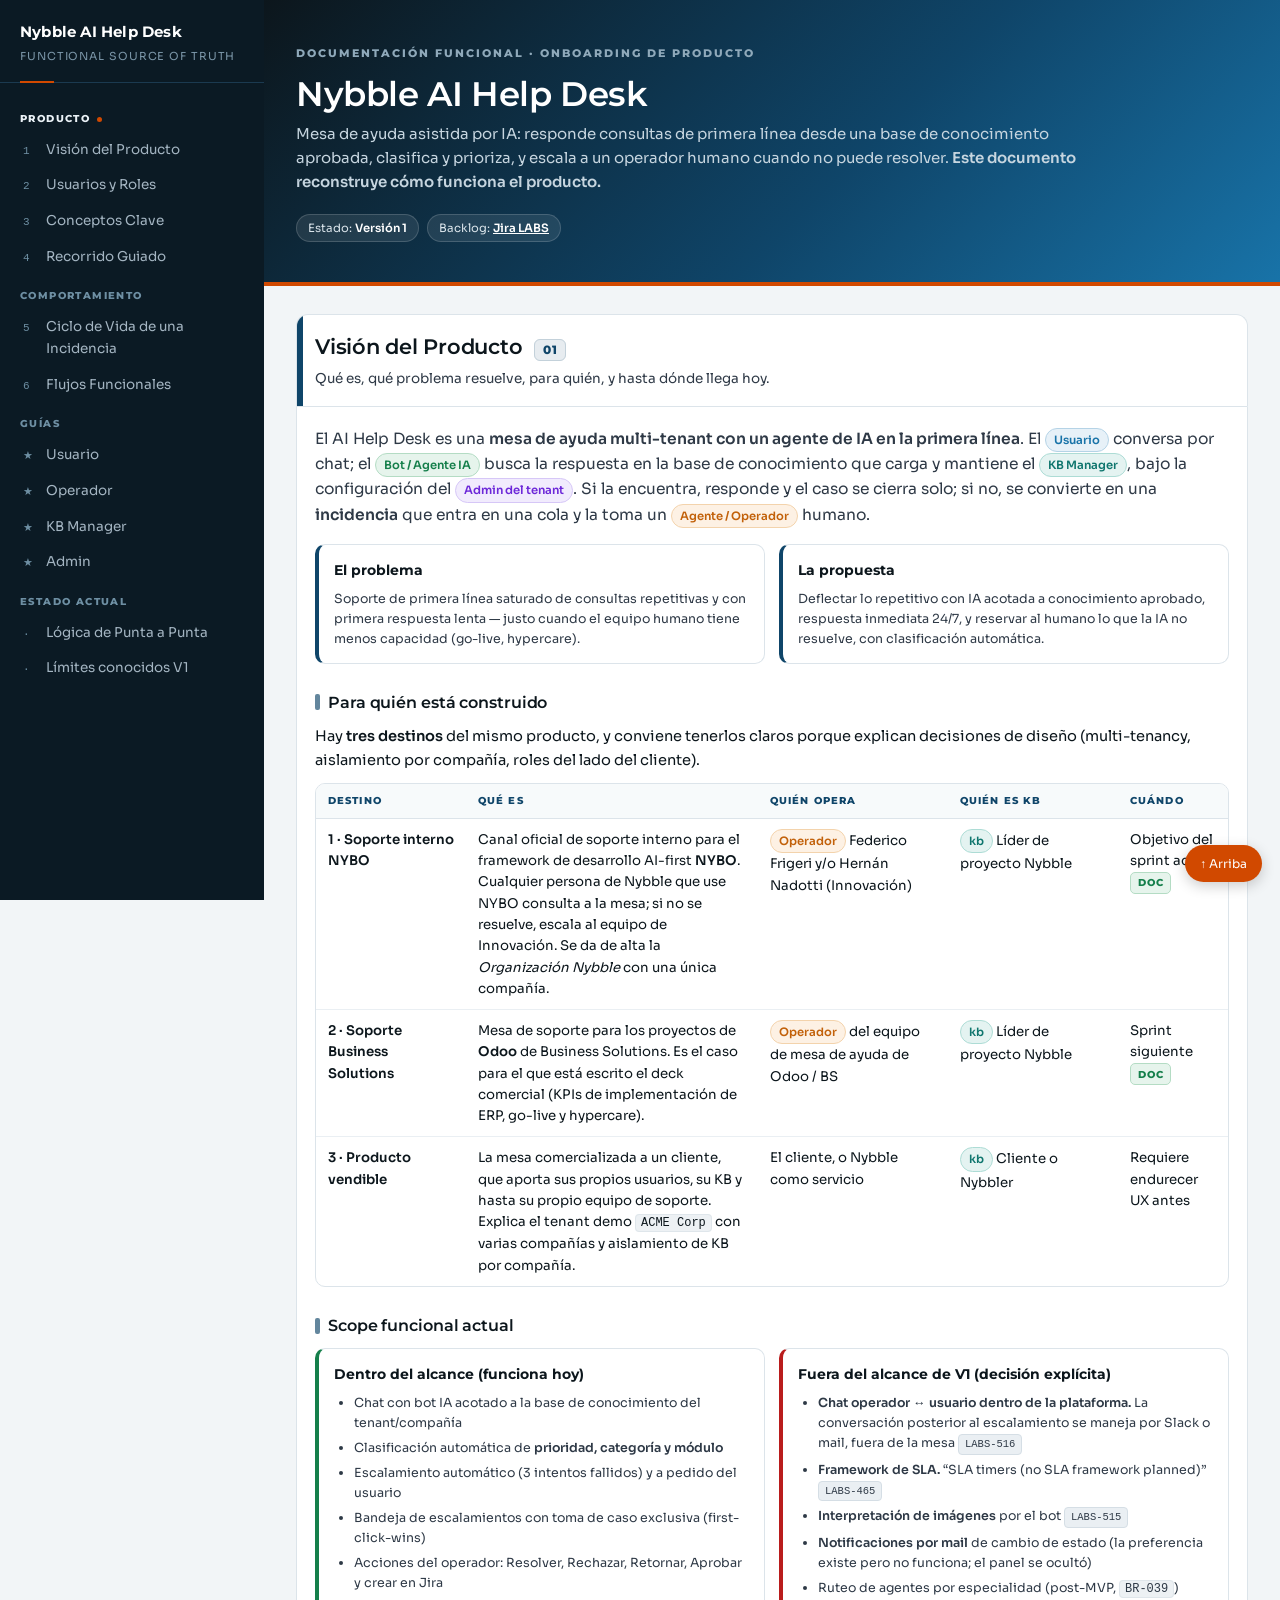
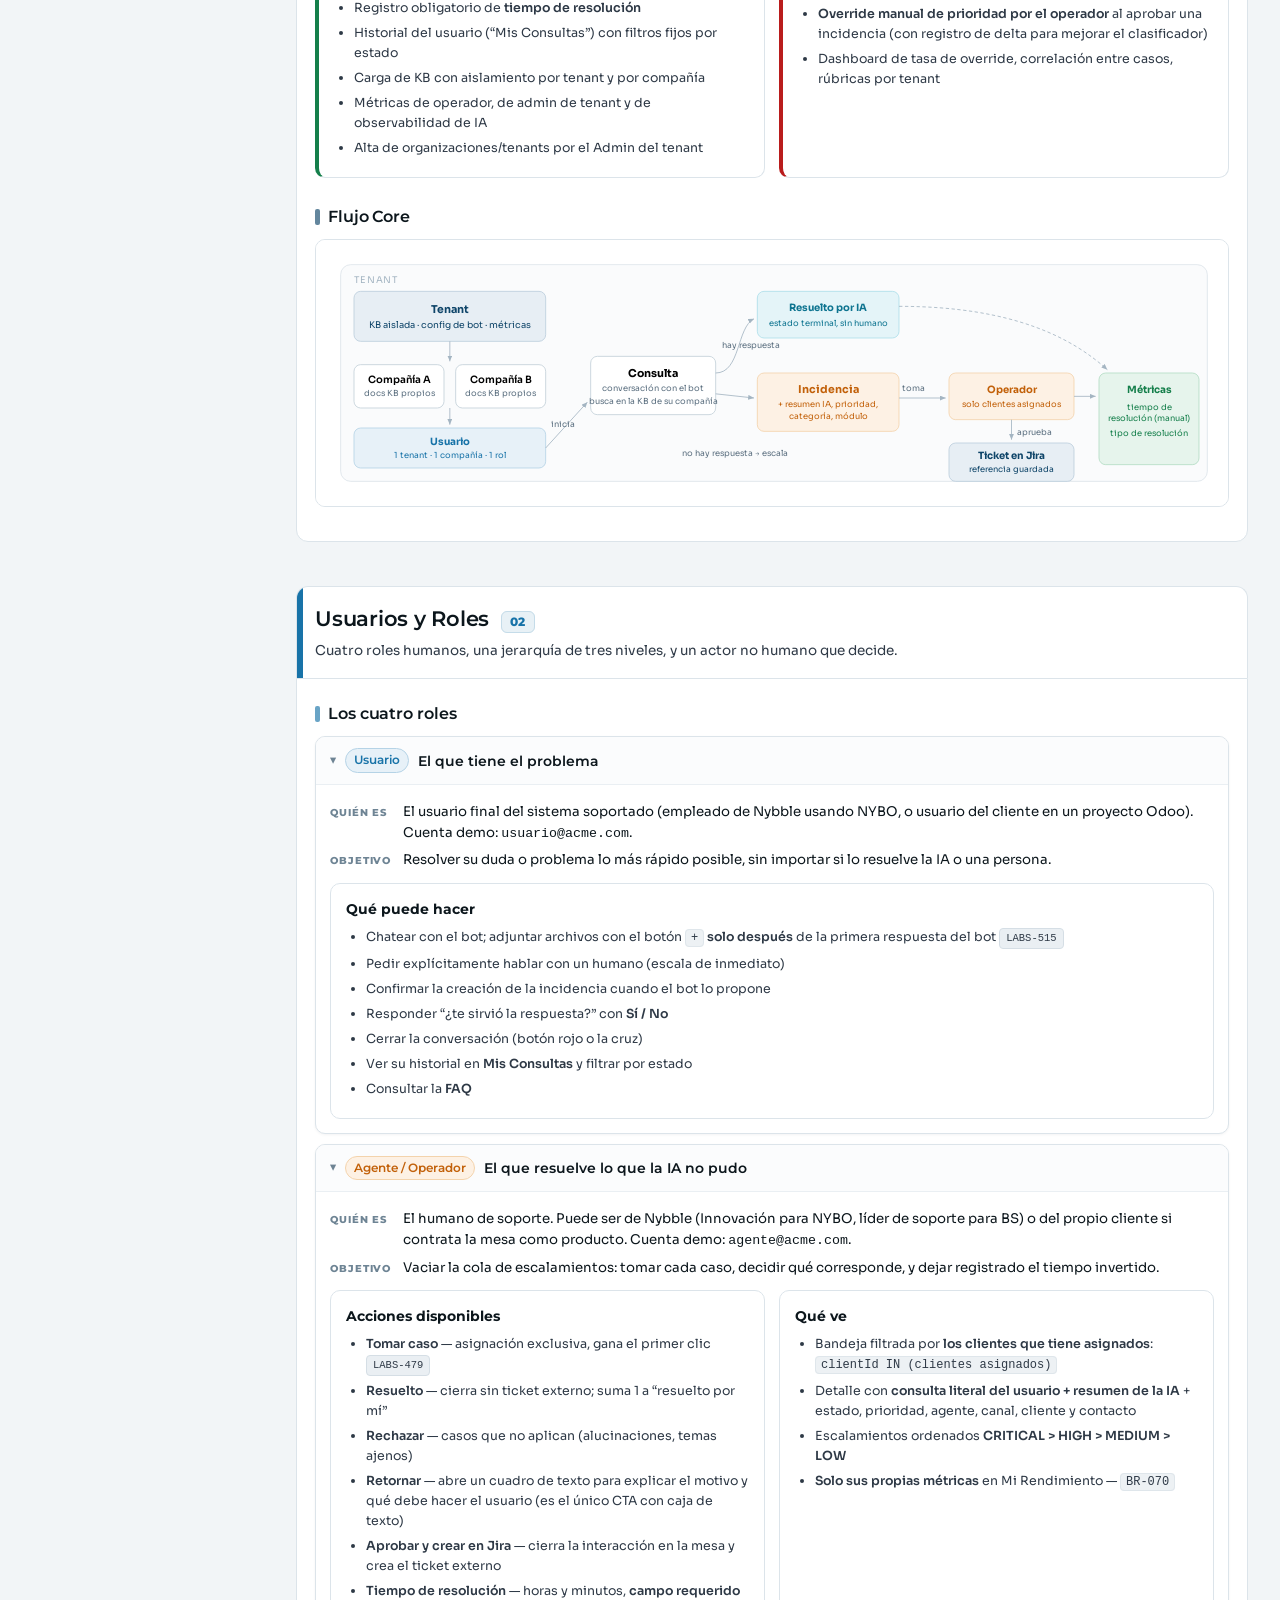
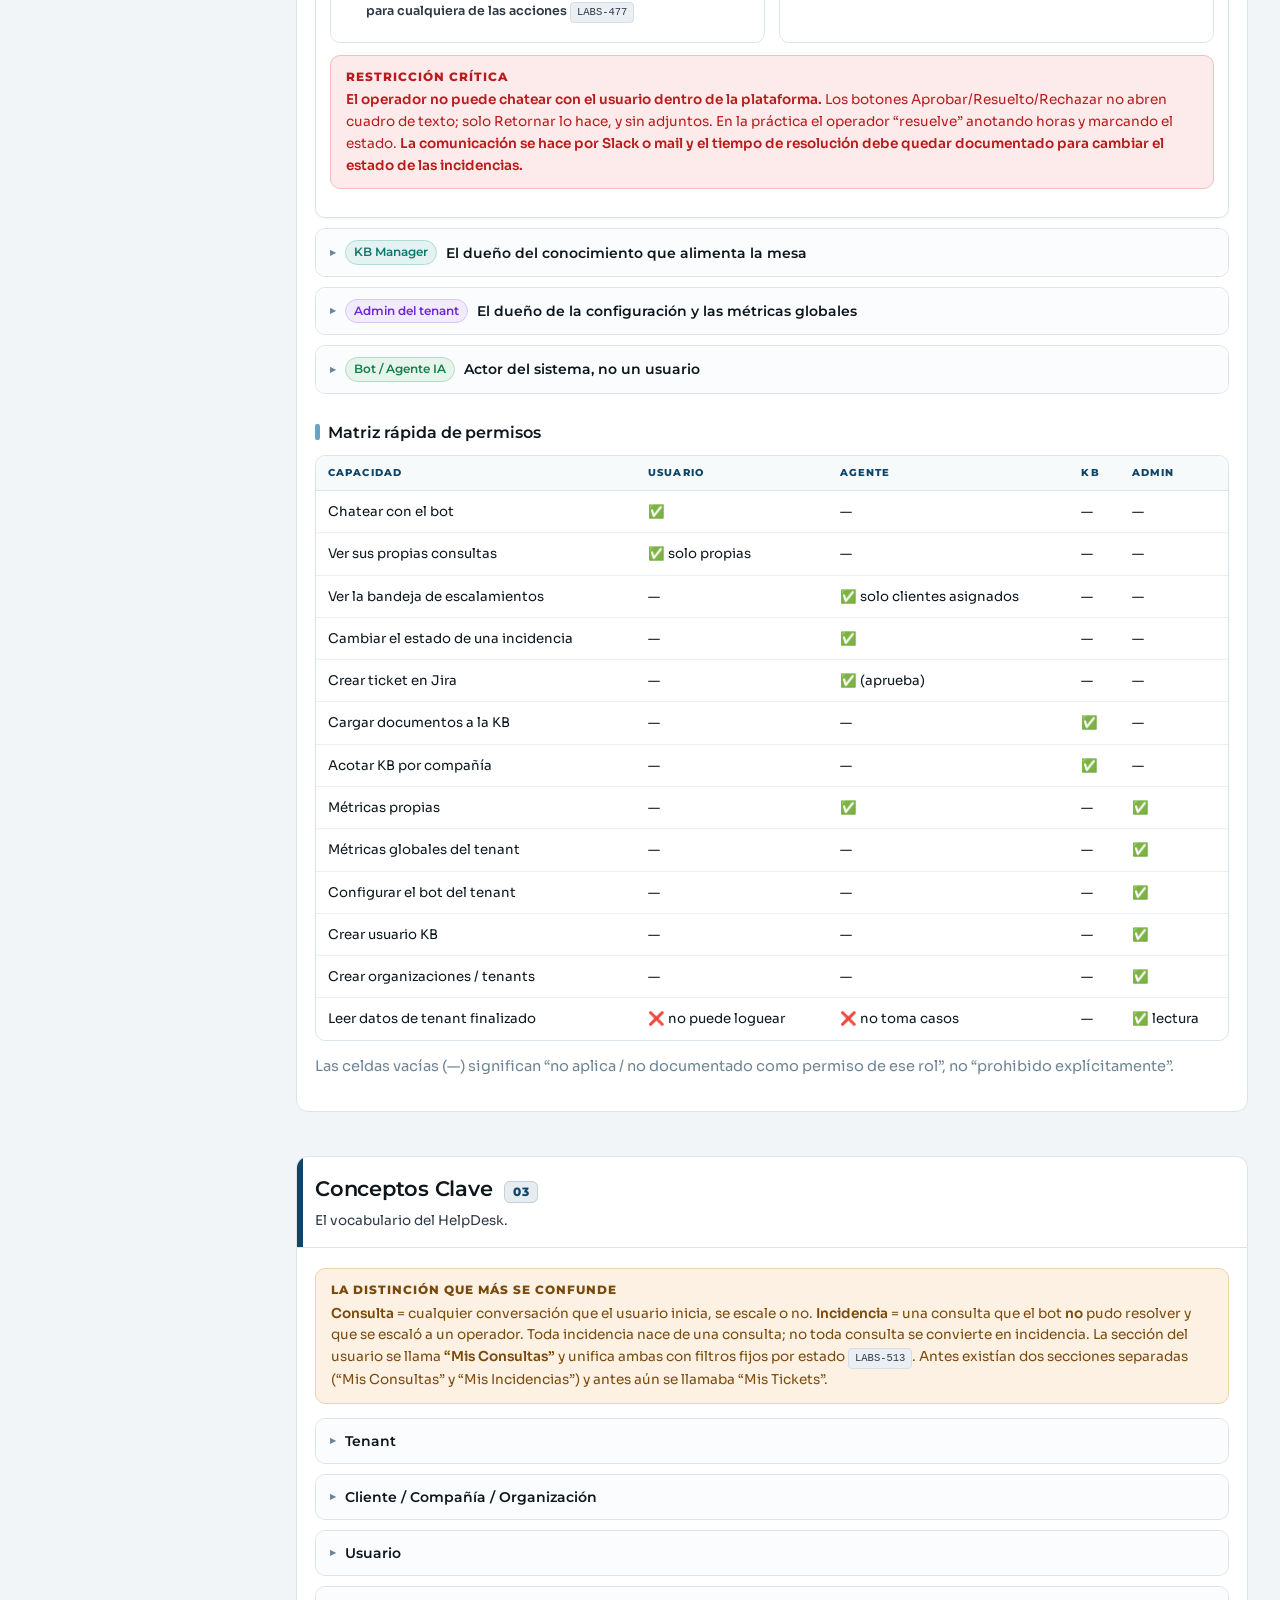
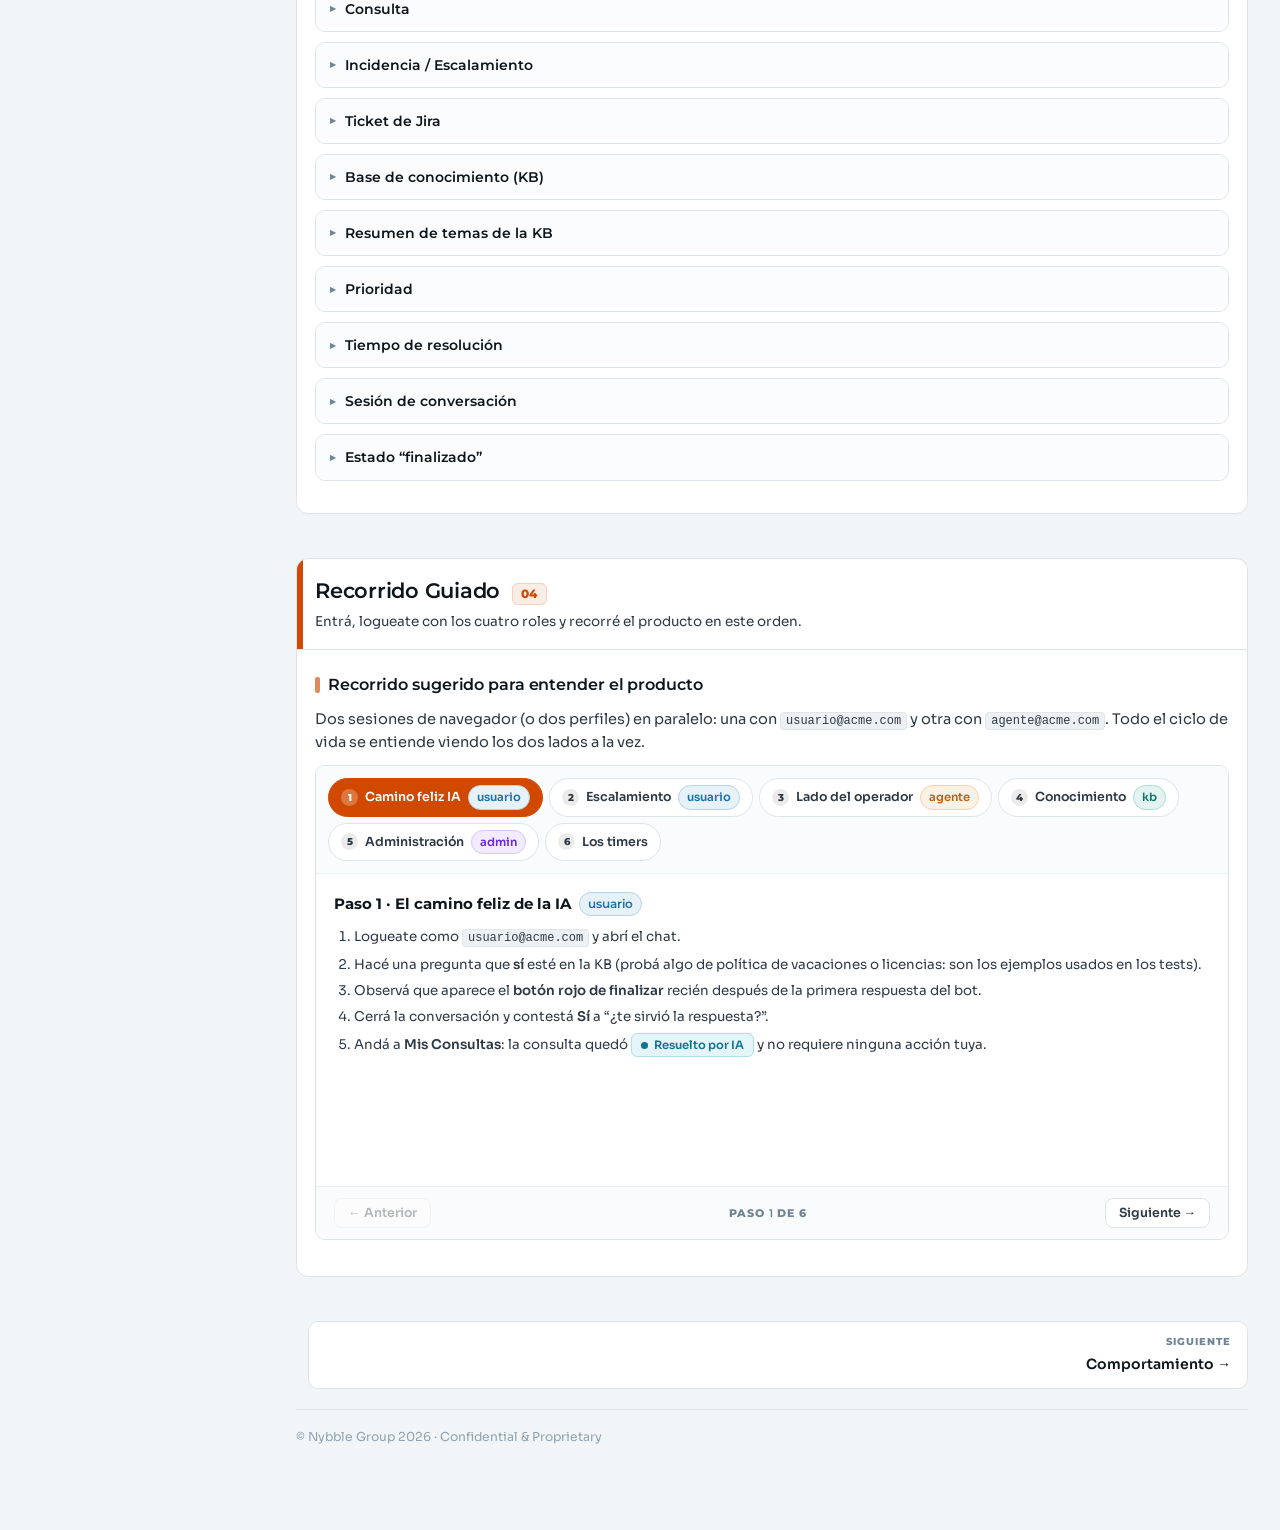
==== commit ab730b19: "Acorta labels del nav de Guías y recorta Lógica de Punta a Punta - Nav: los 4 links de Guías pasan a" ====
--- a/index.html
+++ b/index.html
@@ -26,10 +26,10 @@
   <a href="comportamiento.html#lifecycle"><i>5</i>Ciclo de Vida de una Incidencia</a>
   <a href="comportamiento.html#flows"><i>6</i>Flujos Funcionales</a>
   <div class="grp">Guías</div>
-  <a href="guia-usuario.html"><i>★</i>Usuario · Cómo Usar el Chat</a>
-  <a href="guia-operador.html"><i>★</i>Operador · Cómo Resolver Casos</a>
-  <a href="guia-kb-manager.html"><i>★</i>KB Manager · Carga de KB</a>
-  <a href="guia-admin.html"><i>★</i>Admin · Configuración y Métricas</a>
+  <a href="guia-usuario.html"><i>★</i>Usuario</a>
+  <a href="guia-operador.html"><i>★</i>Operador</a>
+  <a href="guia-kb-manager.html"><i>★</i>KB Manager</a>
+  <a href="guia-admin.html"><i>★</i>Admin</a>
   <div class="grp">Estado Actual</div>
   <a href="estado-actual.html#e2e"><i>·</i>Lógica de Punta a Punta</a>
   <a href="estado-actual.html#limits"><i>·</i>Límites conocidos V1</a>
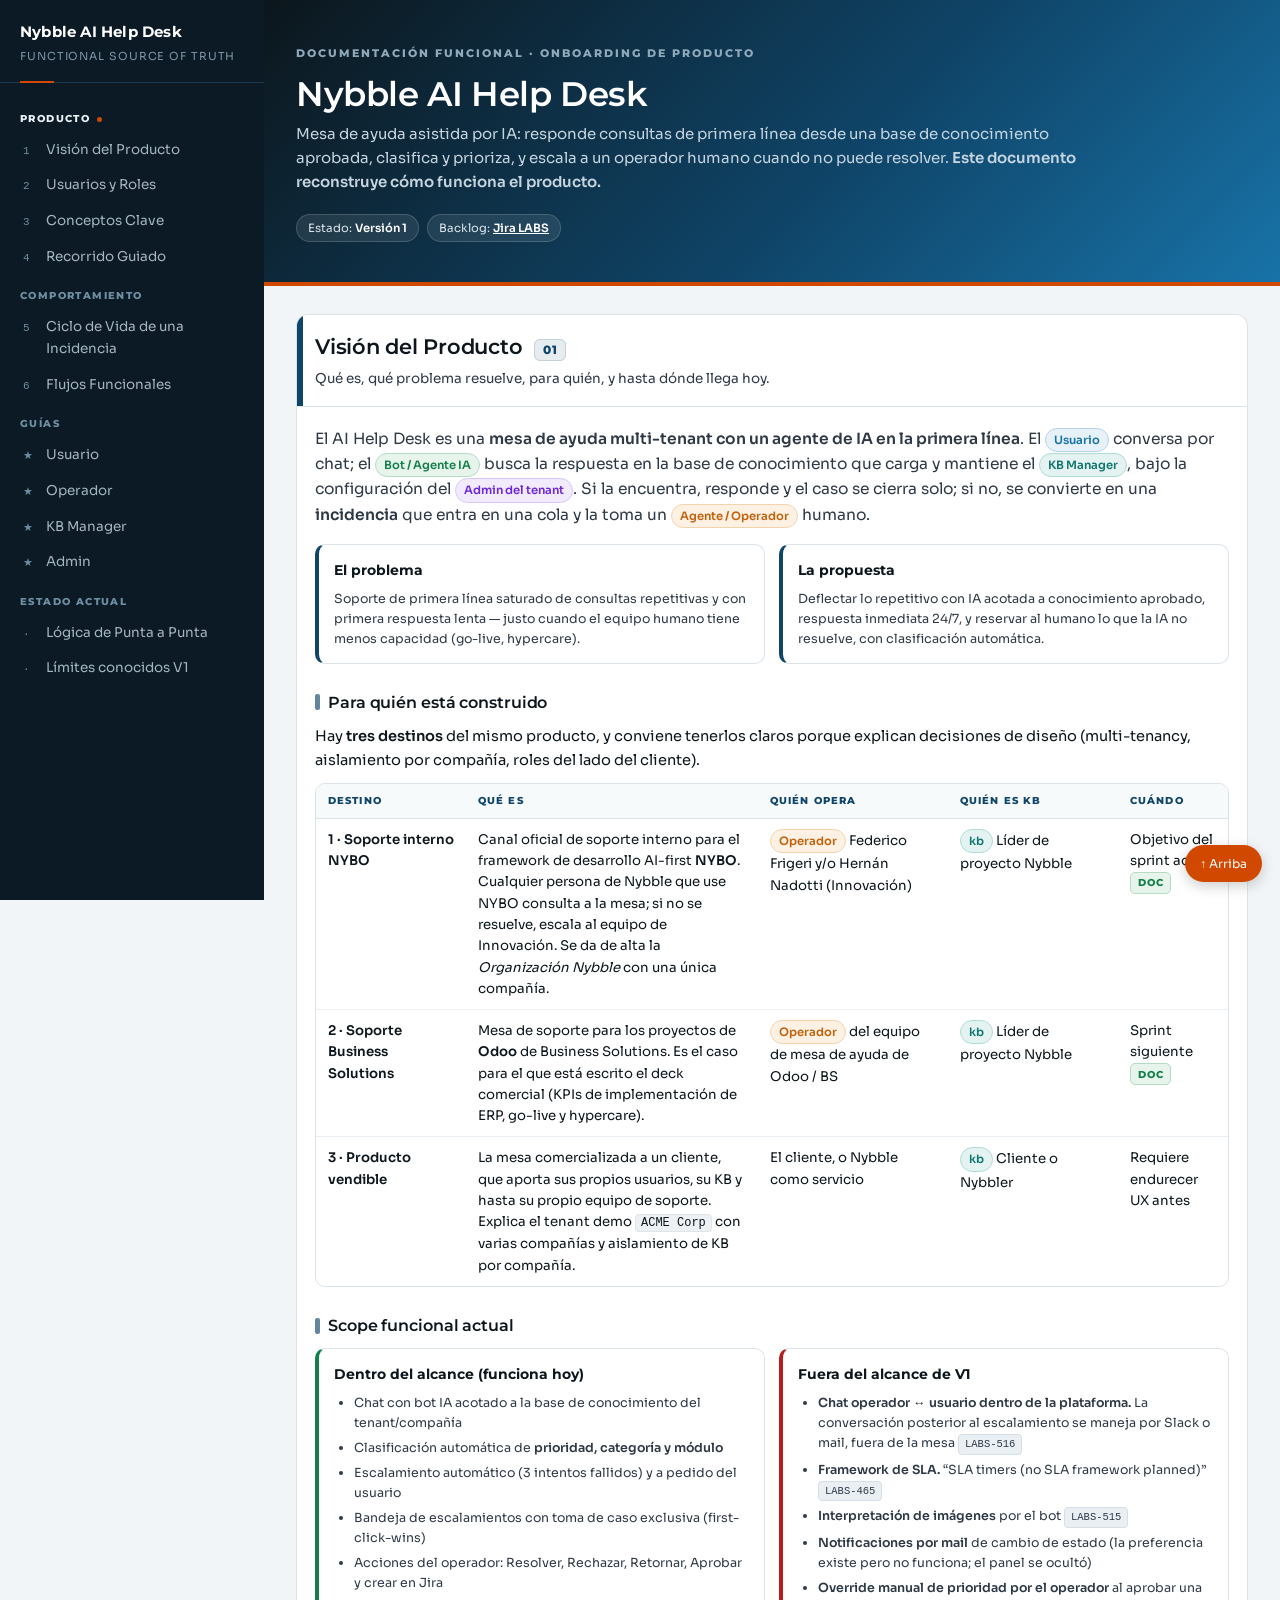
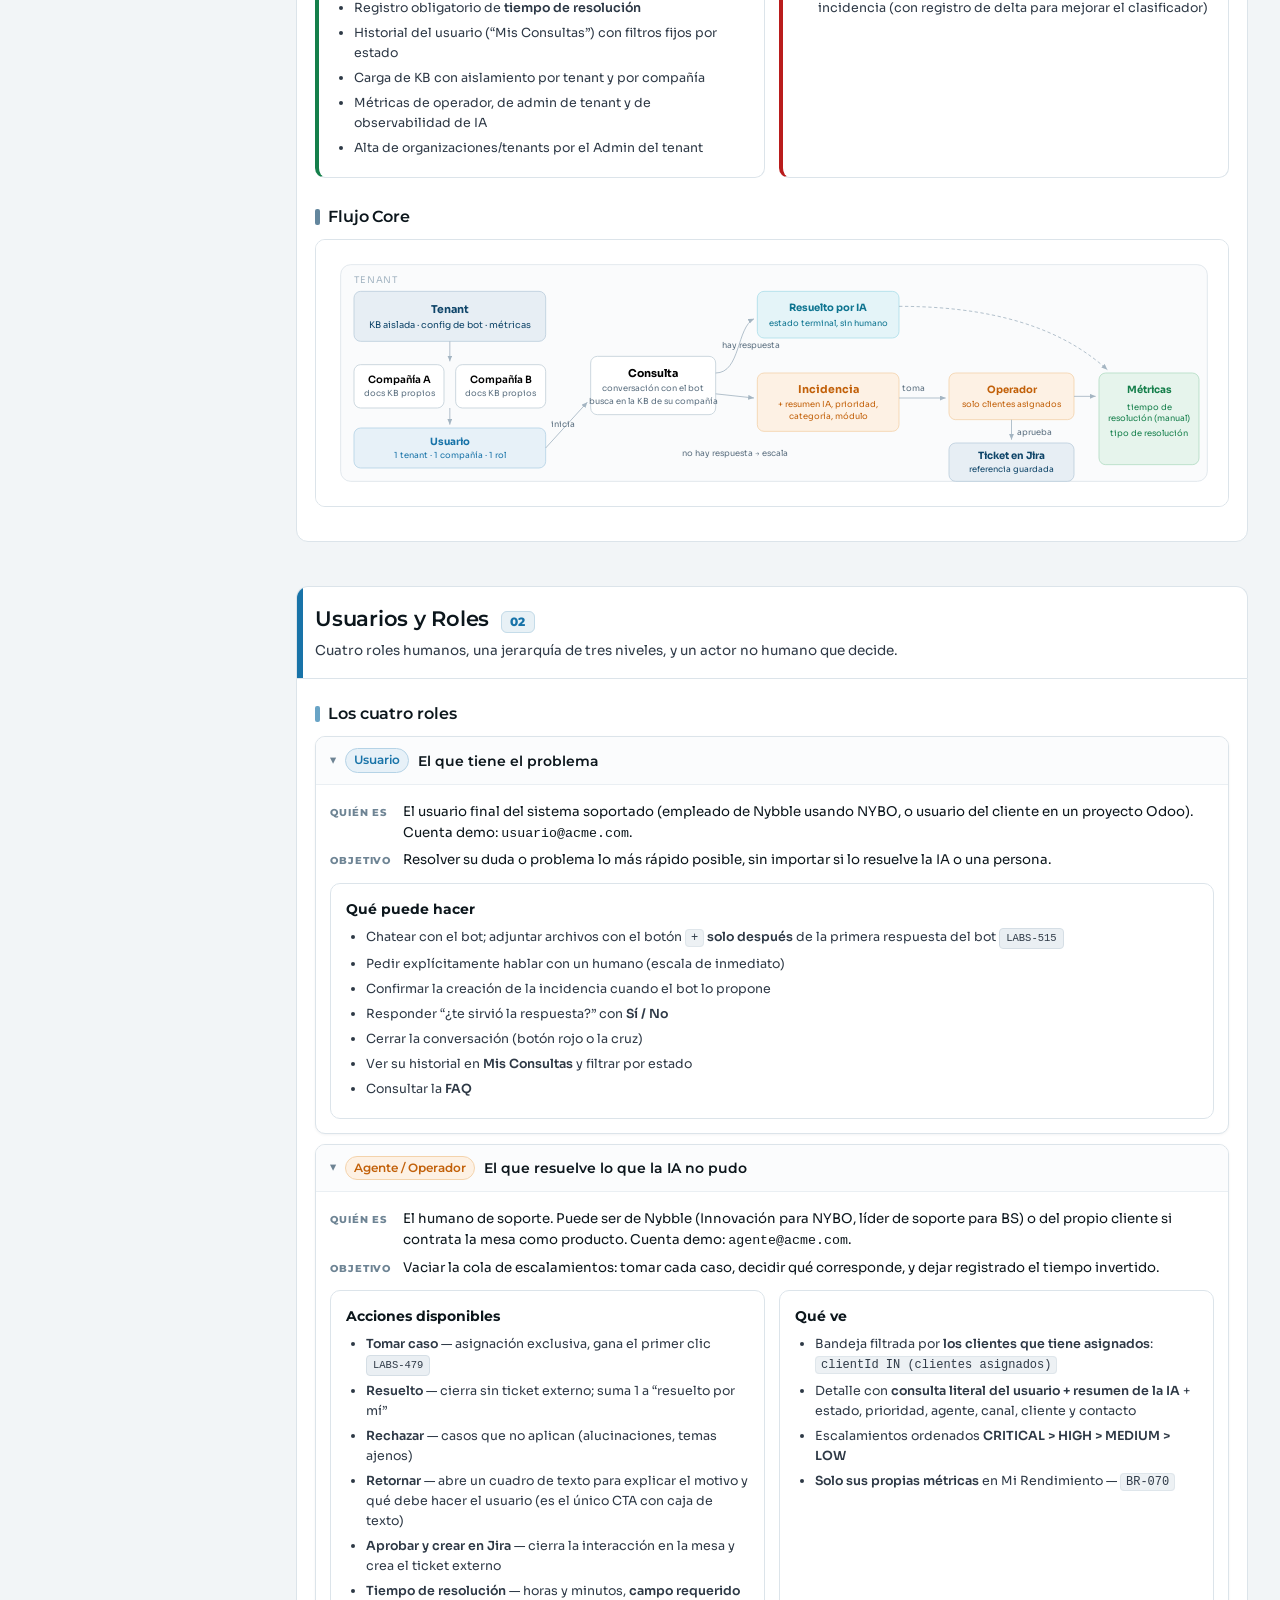
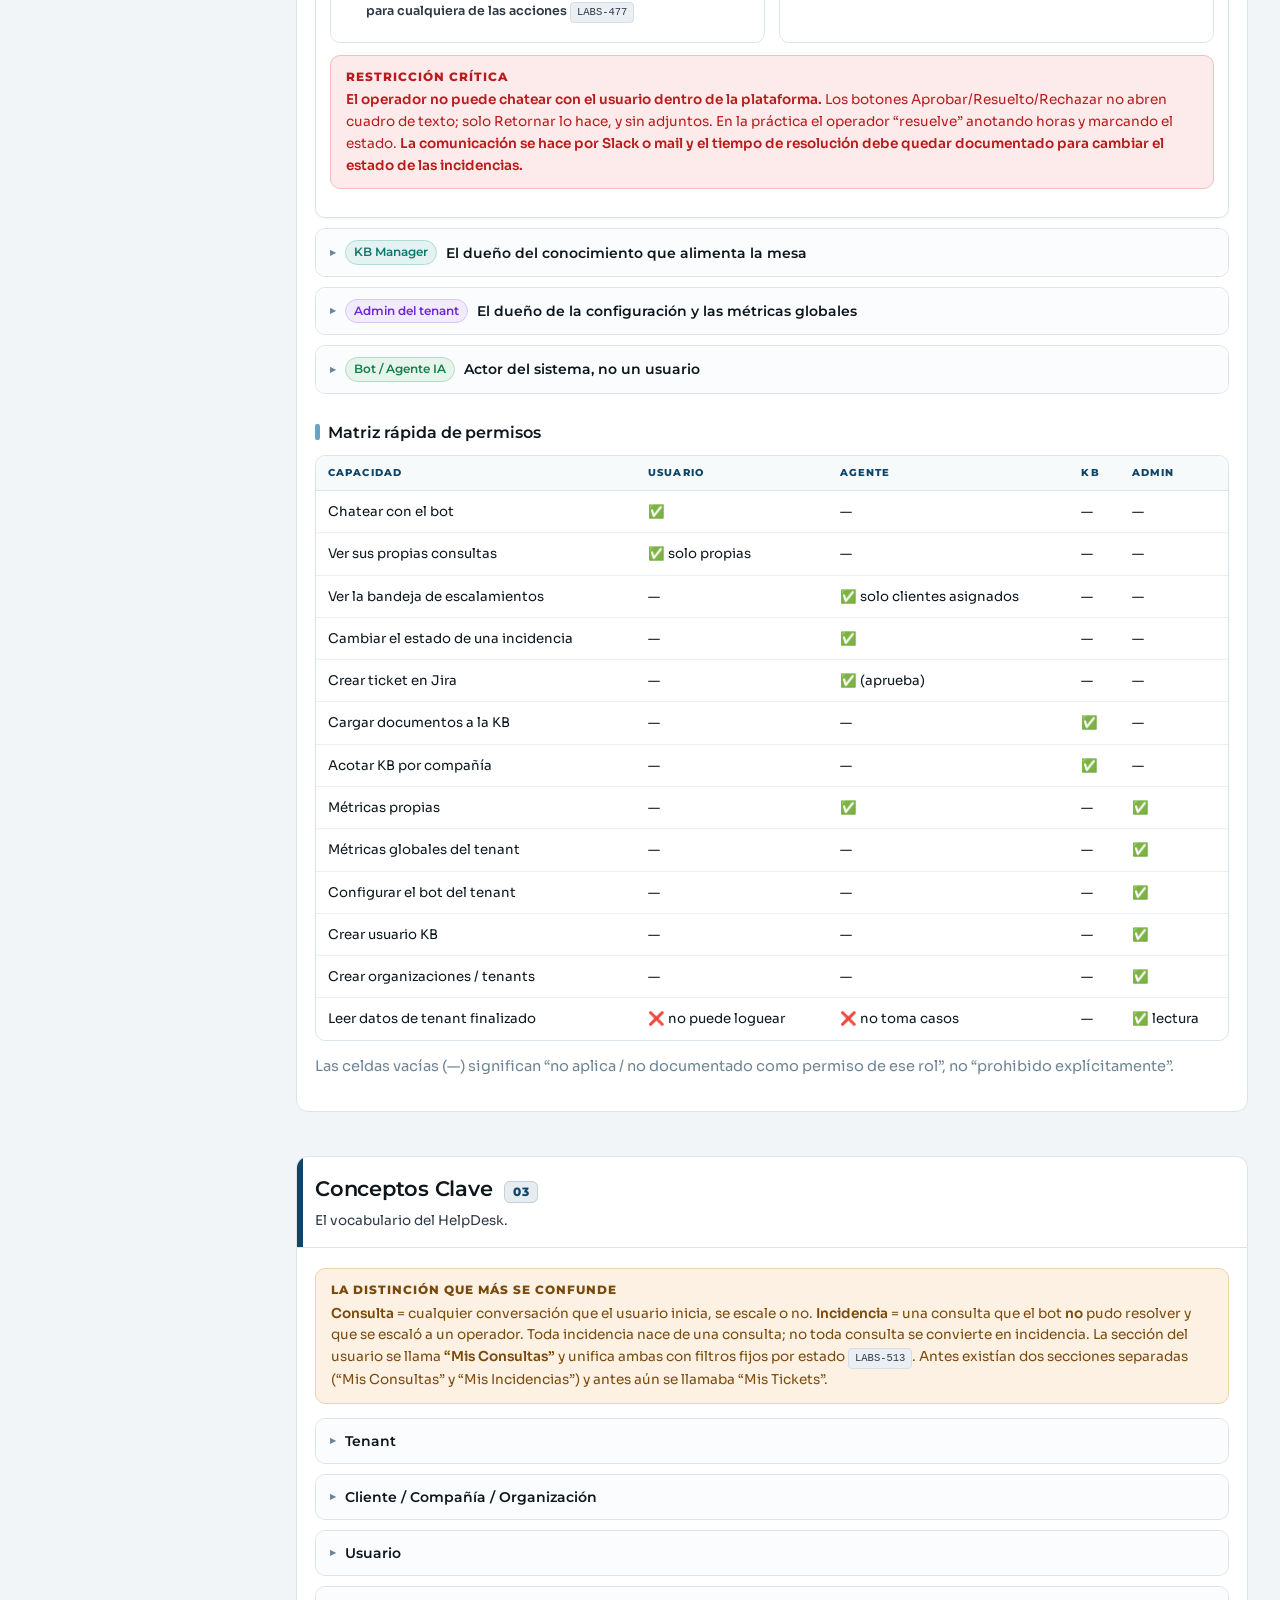
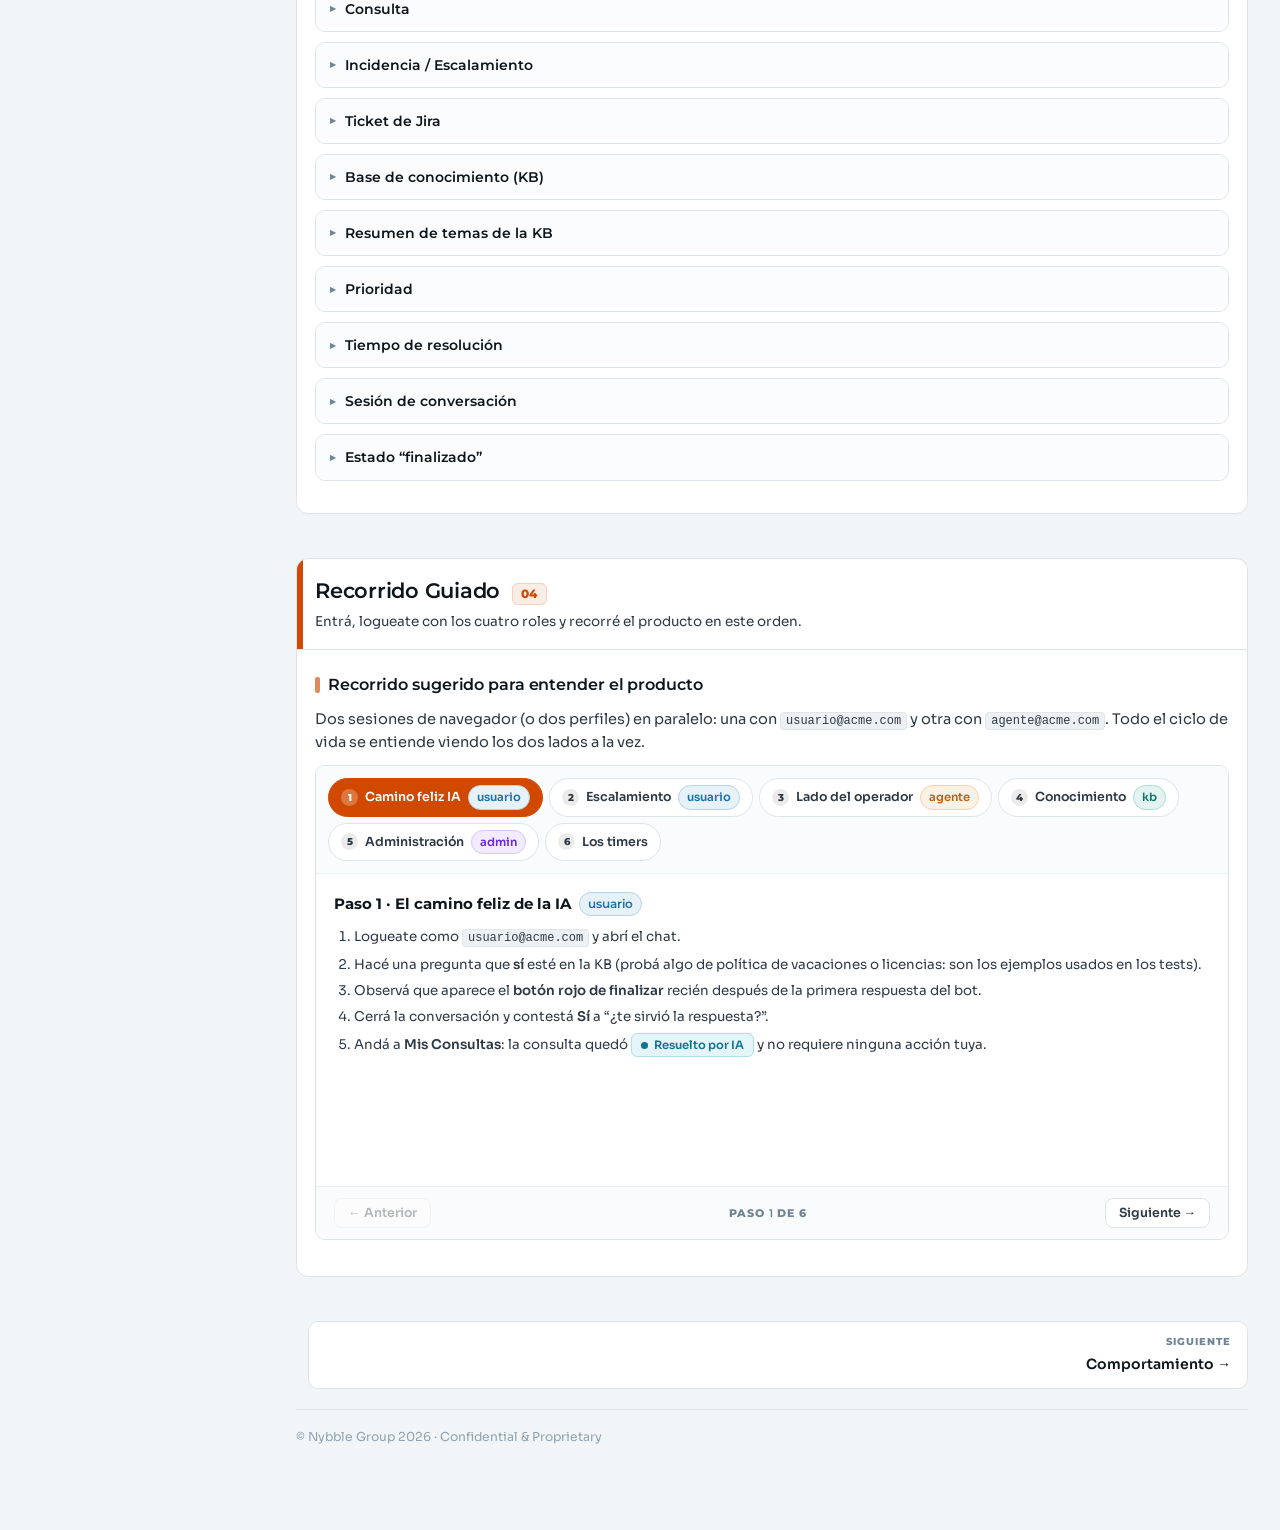
==== commit a489fe1c: "Saca ruteo por especialidad y dashboard de override; recorta título del box" ====
--- a/index.html
+++ b/index.html
@@ -117,15 +117,13 @@
         </ul>
       </div>
       <div class="card" style="border-left:4px solid var(--bad)">
-        <h5>Fuera del alcance de V1 (decisión explícita)</h5>
+        <h5>Fuera del alcance de V1</h5>
         <ul class="mini" style="margin-bottom:0">
           <li><b>Chat operador ↔ usuario dentro de la plataforma.</b> La conversación posterior al escalamiento se maneja por Slack o mail, fuera de la mesa <a class="tag" href="https://nybblegroup.atlassian.net/browse/LABS-516" target="_blank">LABS-516</a></li>
           <li><b>Framework de SLA.</b> “SLA timers (no SLA framework planned)” <a class="tag" href="https://nybblegroup.atlassian.net/browse/LABS-465" target="_blank">LABS-465</a></li>
           <li><b>Interpretación de imágenes</b> por el bot <a class="tag" href="https://nybblegroup.atlassian.net/browse/LABS-515" target="_blank">LABS-515</a></li>
           <li><b>Notificaciones por mail</b> de cambio de estado (la preferencia existe pero no funciona; el panel se ocultó)</li>
-          <li>Ruteo de agentes por especialidad (post-MVP, <code>BR-039</code>)</li>
           <li><b>Override manual de prioridad por el operador</b> al aprobar una incidencia (con registro de delta para mejorar el clasificador)</li>
-          <li>Dashboard de tasa de override, correlación entre casos, rúbricas por tenant</li>
         </ul>
       </div>
     </div>
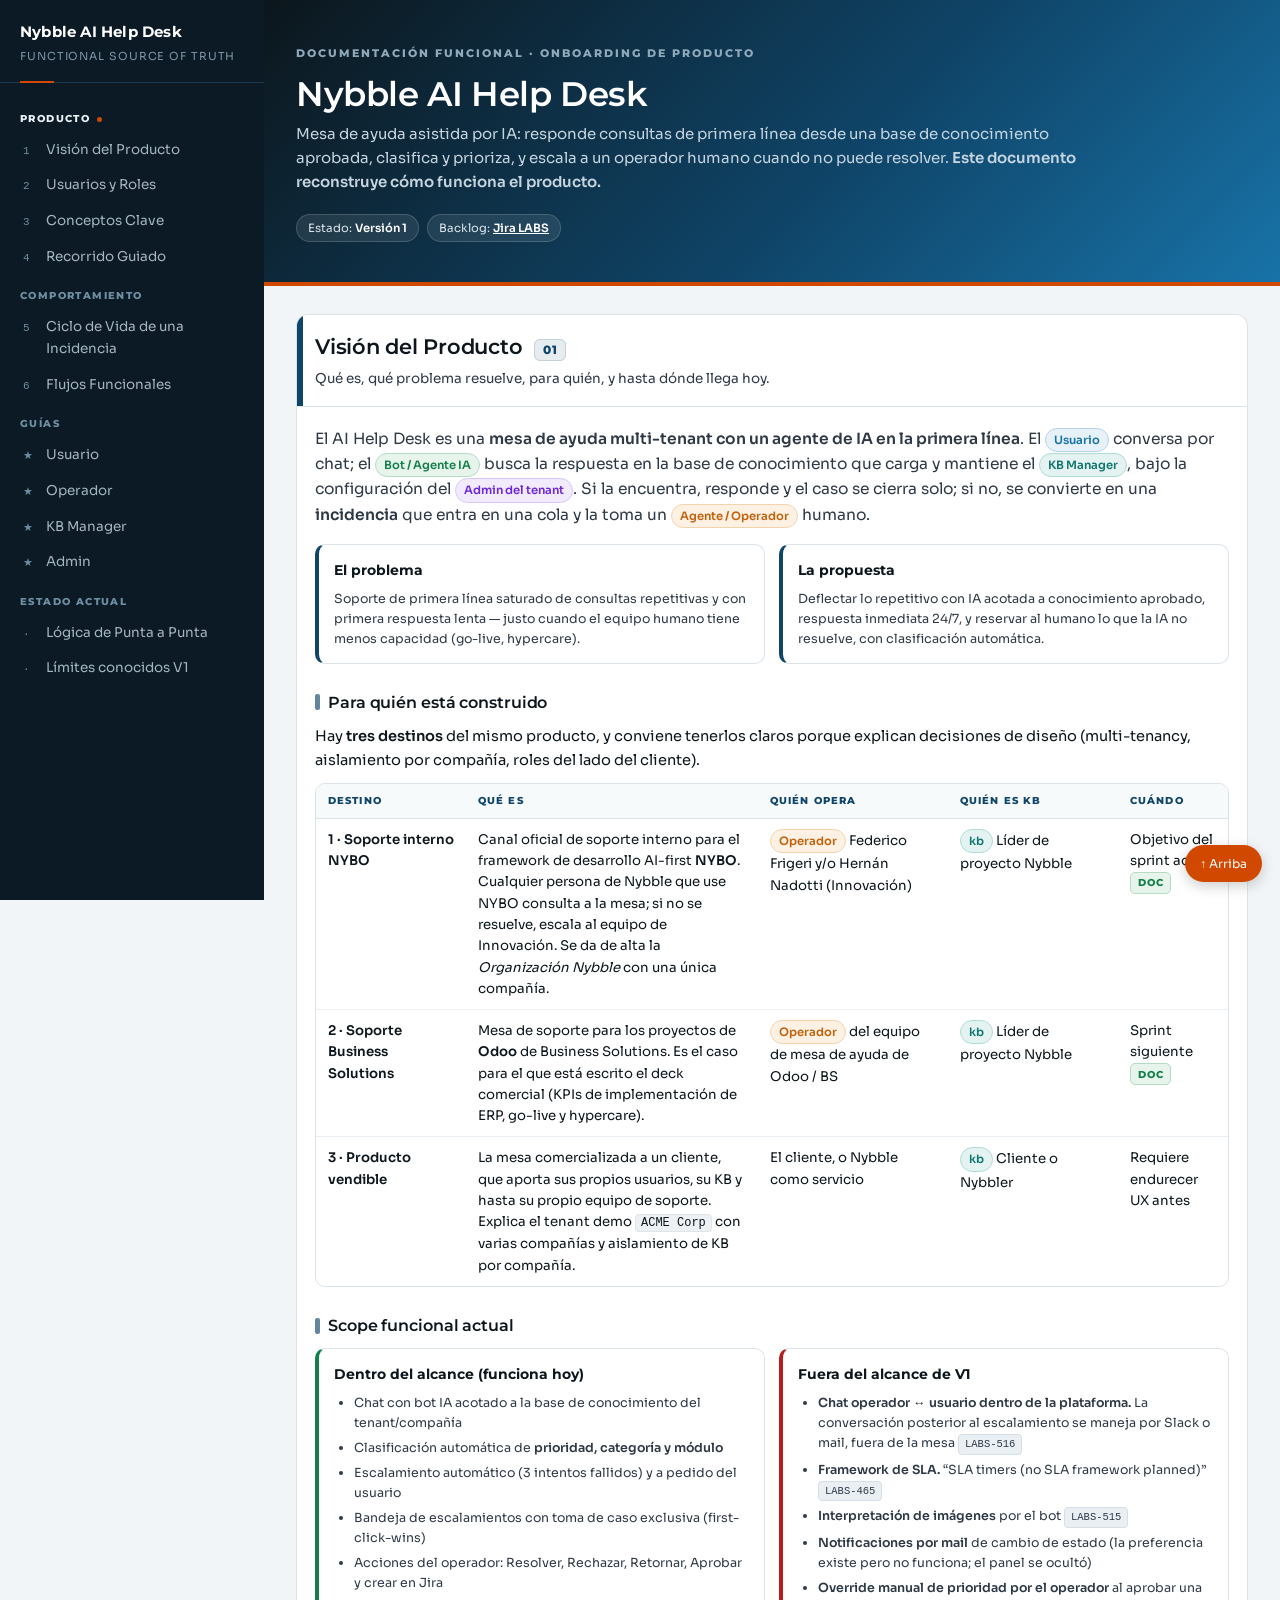
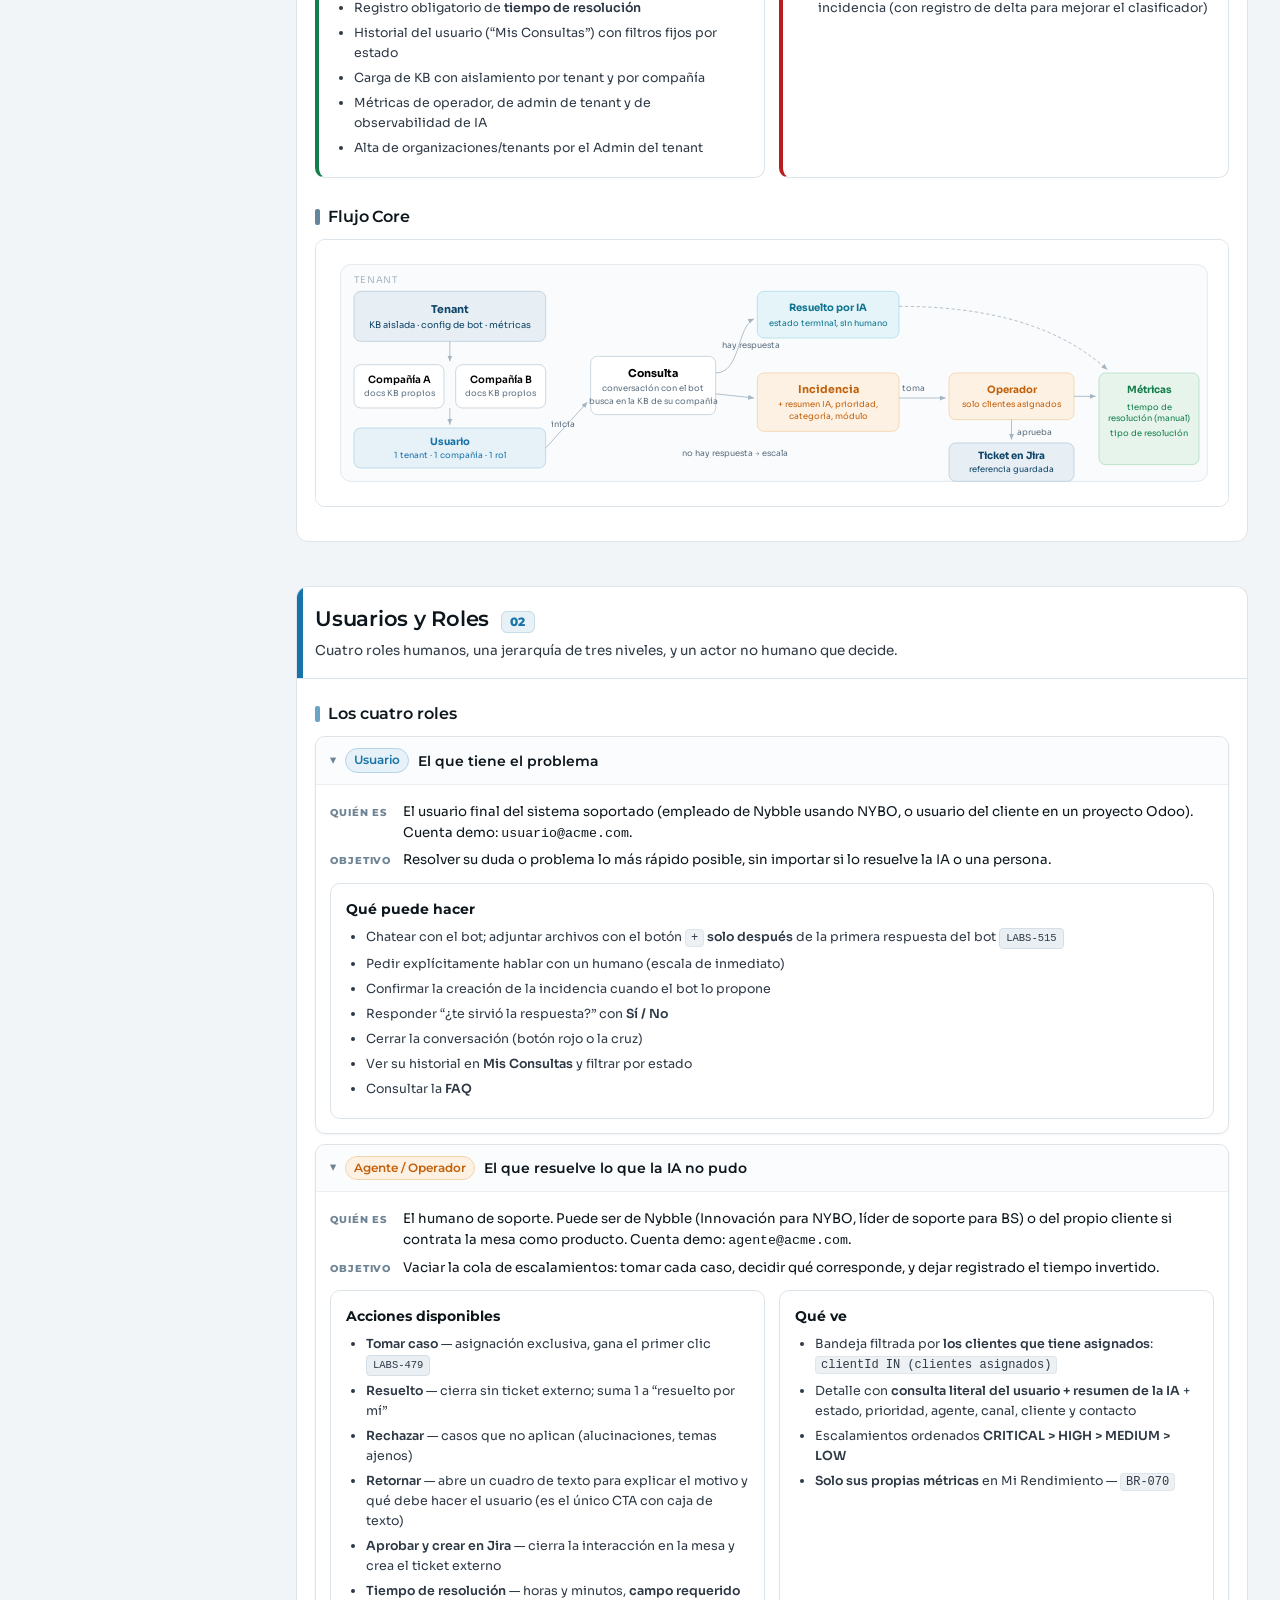
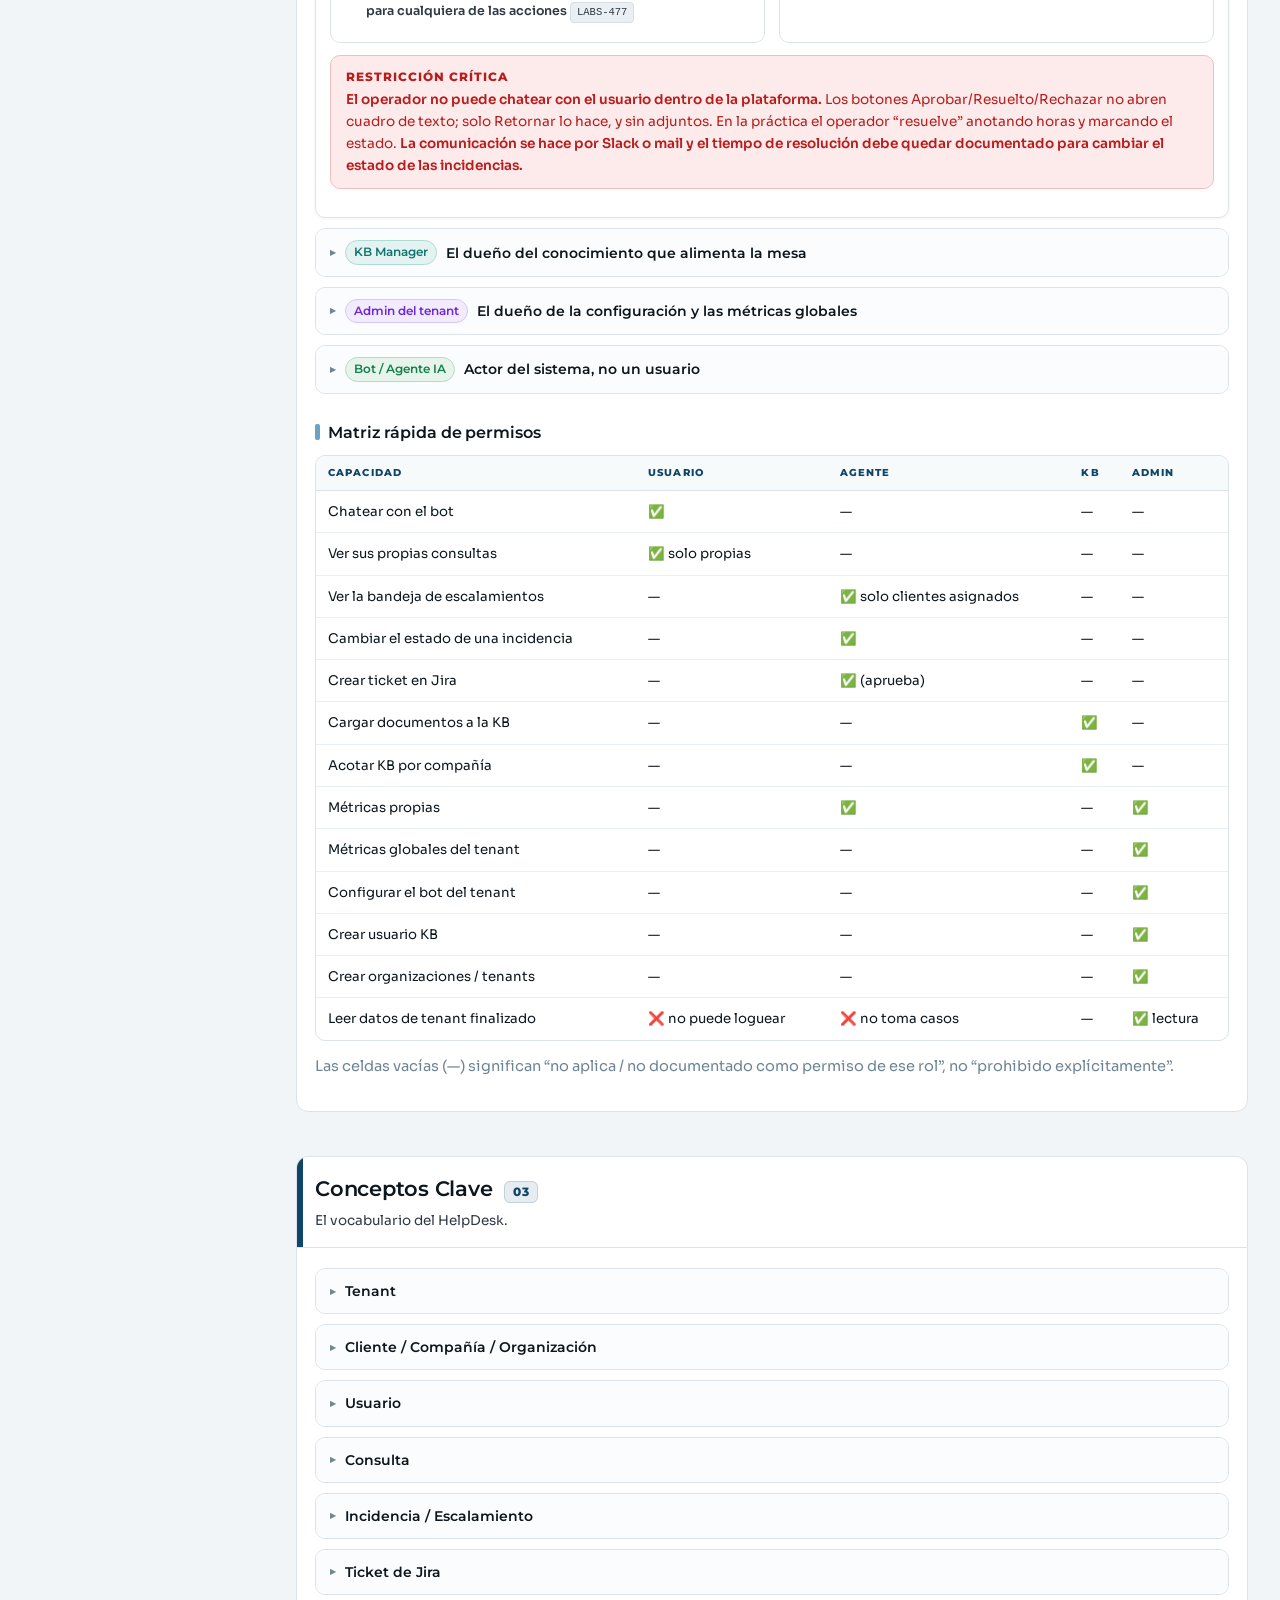
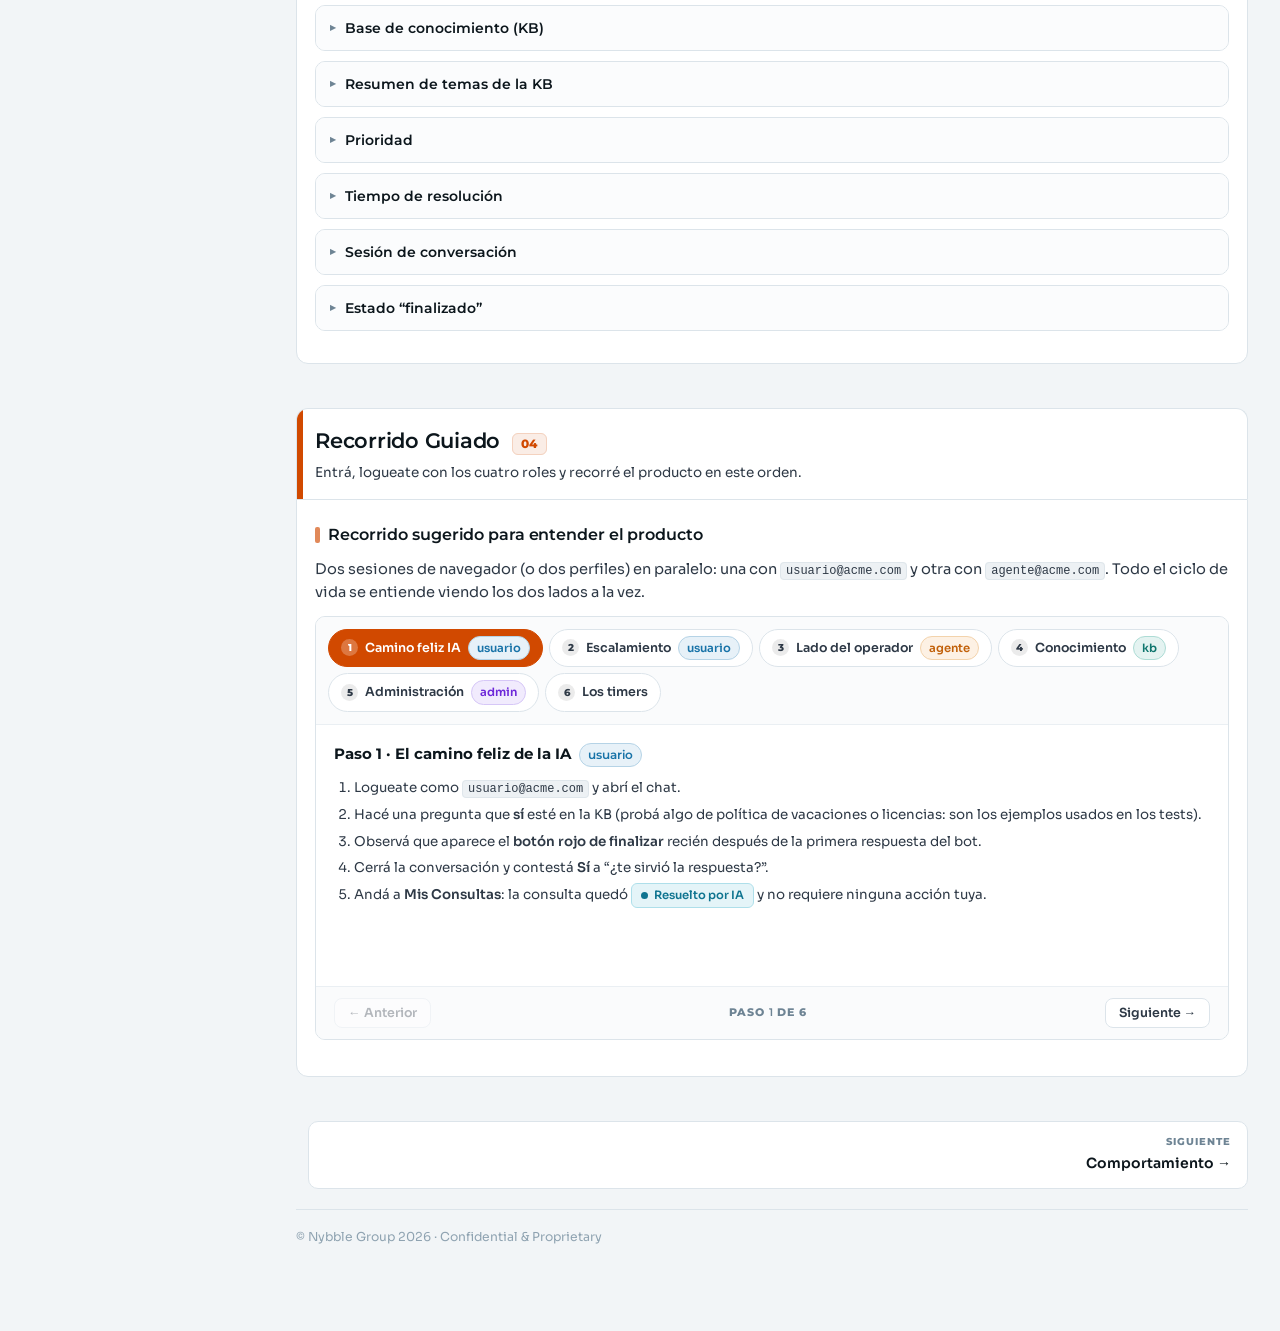
==== commit 14bdb79a: "Recorta Core Concepts y Ciclo de Vida de una Incidencia - Core Concepts: saca el callout "La distinc" ====
--- a/index.html
+++ b/index.html
@@ -345,11 +345,6 @@
   <div class="shead"><div><h2>Conceptos Clave <span class="num">03</span></h2><p>El vocabulario del HelpDesk.</p></div></div>
   <div class="sbody">
 
-    <div class="callout c-warn">
-      <b>La distinción que más se confunde</b>
-      <b>Consulta</b> = cualquier conversación que el usuario inicia, se escale o no. <b>Incidencia</b> = una consulta que el bot <b>no</b> pudo resolver y que se escaló a un operador. Toda incidencia nace de una consulta; no toda consulta se convierte en incidencia. La sección del usuario se llama <b>“Mis Consultas”</b> y unifica ambas con filtros fijos por estado <a class="tag" href="https://nybblegroup.atlassian.net/browse/LABS-513" target="_blank">LABS-513</a>. Antes existían dos secciones separadas (“Mis Consultas” y “Mis Incidencias”) y antes aún se llamaba “Mis Tickets”.
-    </div>
-
     <details>
       <summary>Tenant</summary>
       <div class="dbody"><p class="mini">La unidad máxima de aislamiento — normalmente una organización cliente. Tiene su propia KB en un namespace separado, sus propias métricas, y su propia configuración de bot. Un usuario pertenece a <b>un único</b> tenant. Se da de alta por el Admin del tenant.</p></div>
@@ -454,19 +449,18 @@
         <h5>Paso 3 · El lado del operador <span class="b b-agente">agente</span></h5>
         <ol>
           <li>Logueate como <code>agente@acme.com</code> y abrí la <b>Bandeja de escalamientos</b>.</li>
-          <li>Mirá los <b>KPIs</b> de arriba y verificá cómo se relacionan (o no) con los estados reales — es una tensión conocida.</li>
+          <li>Mirá los <b>KPIs</b> de arriba cómo se relacionan con los estados de las incidencias.</li>
           <li>Abrí la incidencia que creaste. Aparece <b>abajo de la lista</b>: si la pantalla parece estática, scrolleá (bug conocido <a class="tag" href="https://nybblegroup.atlassian.net/browse/LABS-569" target="_blank">LABS-569</a>).</li>
           <li>Comprobá que ves <b>la consulta literal del usuario y el resumen de la IA</b>, más prioridad, categoría, cliente y contacto.</li>
           <li><b>Tomá el caso</b> y mirá cómo pasa a <span class="st st-rev">En Revisión</span>.</li>
           <li>Probá los cuatro CTAs en incidencias distintas: <b>Retornar</b> (única con caja de texto), <b>Resuelto</b>, <b>Rechazar</b>, <b>Aprobar y crear en Jira</b>. En todos te va a exigir el <b>tiempo de resolución</b>.</li>
-          <li>Volvé al usuario y mirá una incidencia <span class="st st-ret">Retornada</span>: comprobá con tus propios ojos que <b>el usuario no tiene forma de responder</b>. Ese es el hueco central del producto.</li>
         </ol>
       </div>
       <div class="steps-panel" role="tabpanel" data-step-panel="4">
         <h5>Paso 4 · Conocimiento y aislamiento <span class="b b-kb">kb</span></h5>
         <ol>
           <li>Logueate como <code>kb@acme.com</code> y entrá a <b>Base de conocimiento</b>.</li>
-          <li>Subí un documento <code>.doc</code> (los PDF fallan) y <b>acotalo a una sola compañía</b>.</li>
+          <li>Subí un documento <code>.doc</code> o PDF y acotalo a la compañía que corresponda.</li>
           <li>Mirá el <b>estado de indexación</b> del documento.</li>
           <li>Volvé al chat como usuario y preguntá por ese contenido: comprobá que la respuesta respeta el alcance por compañía. Es la prueba que el equipo corrió dos veces con éxito.</li>
           <li>Intentá <b>abrir</b> el documento desde la plataforma: hoy no se puede <a class="tag" href="https://nybblegroup.atlassian.net/browse/LABS-558" target="_blank">LABS-558</a>.</li>
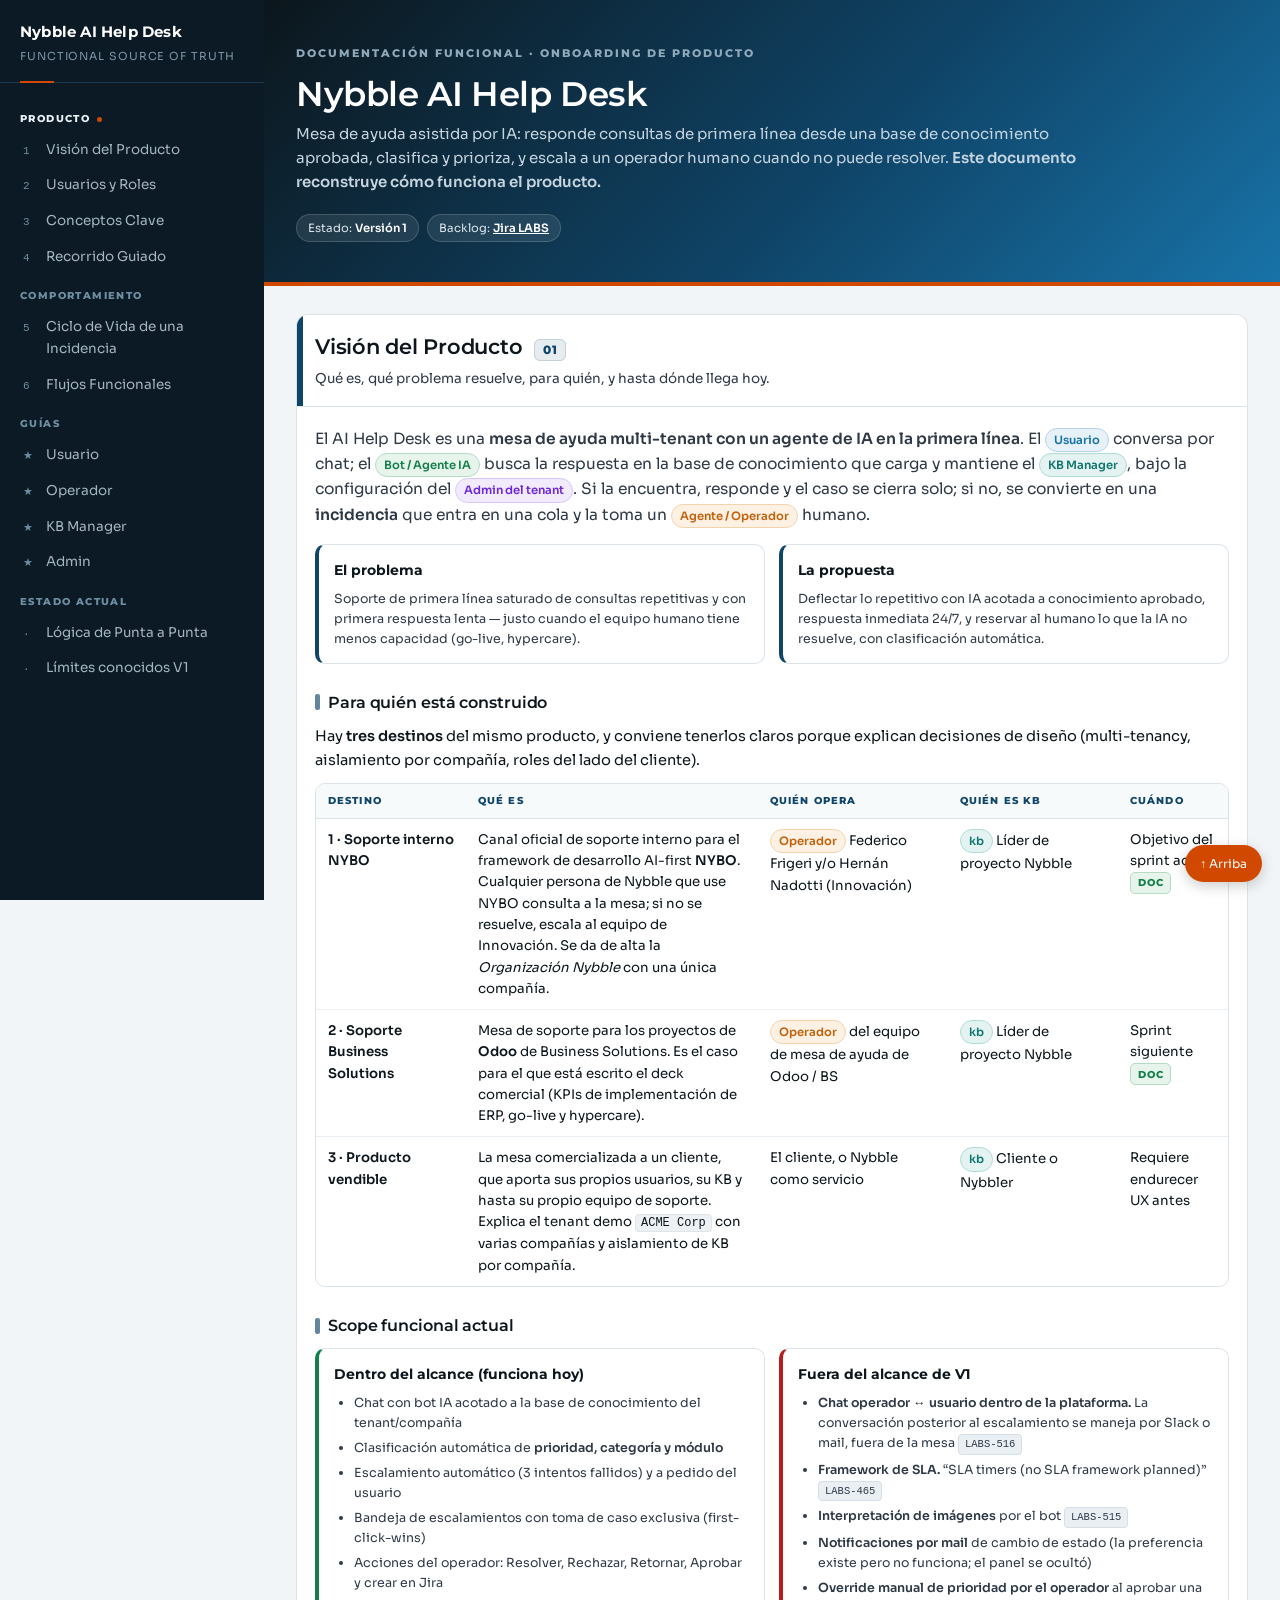
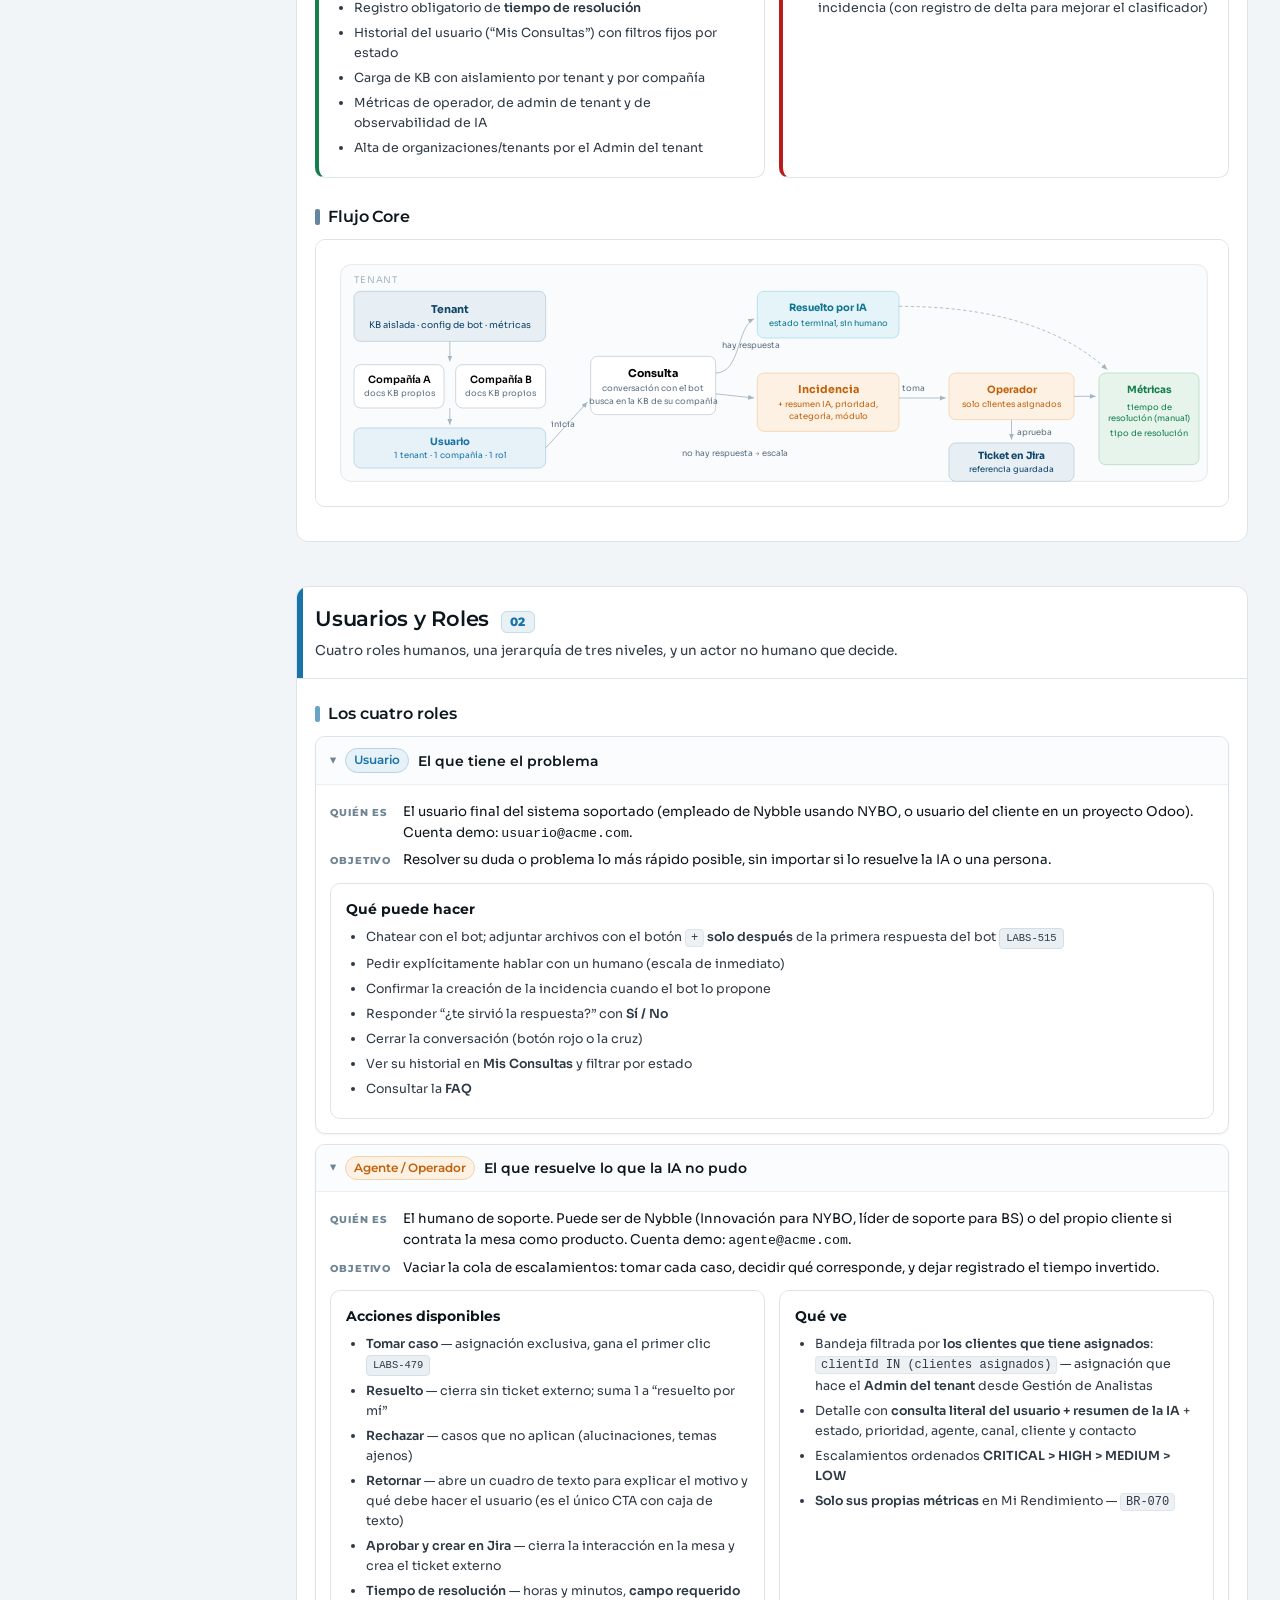
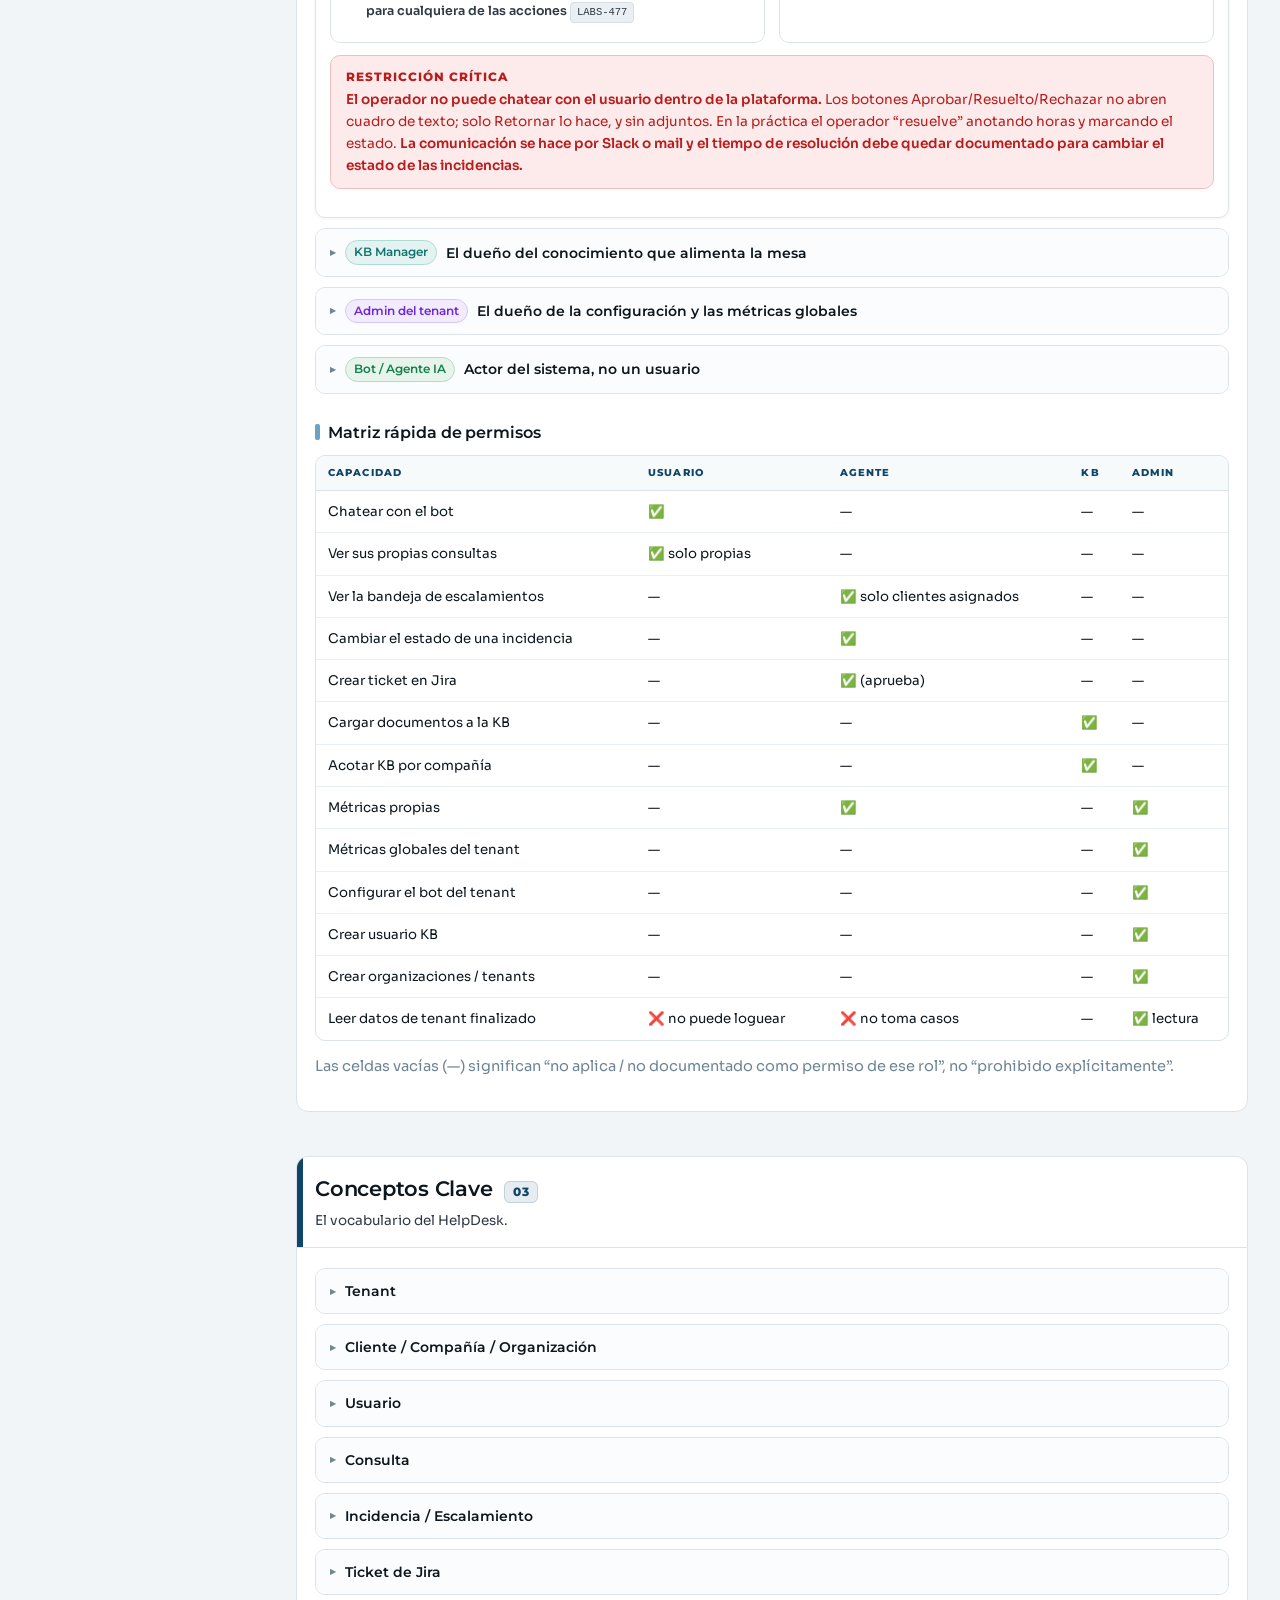
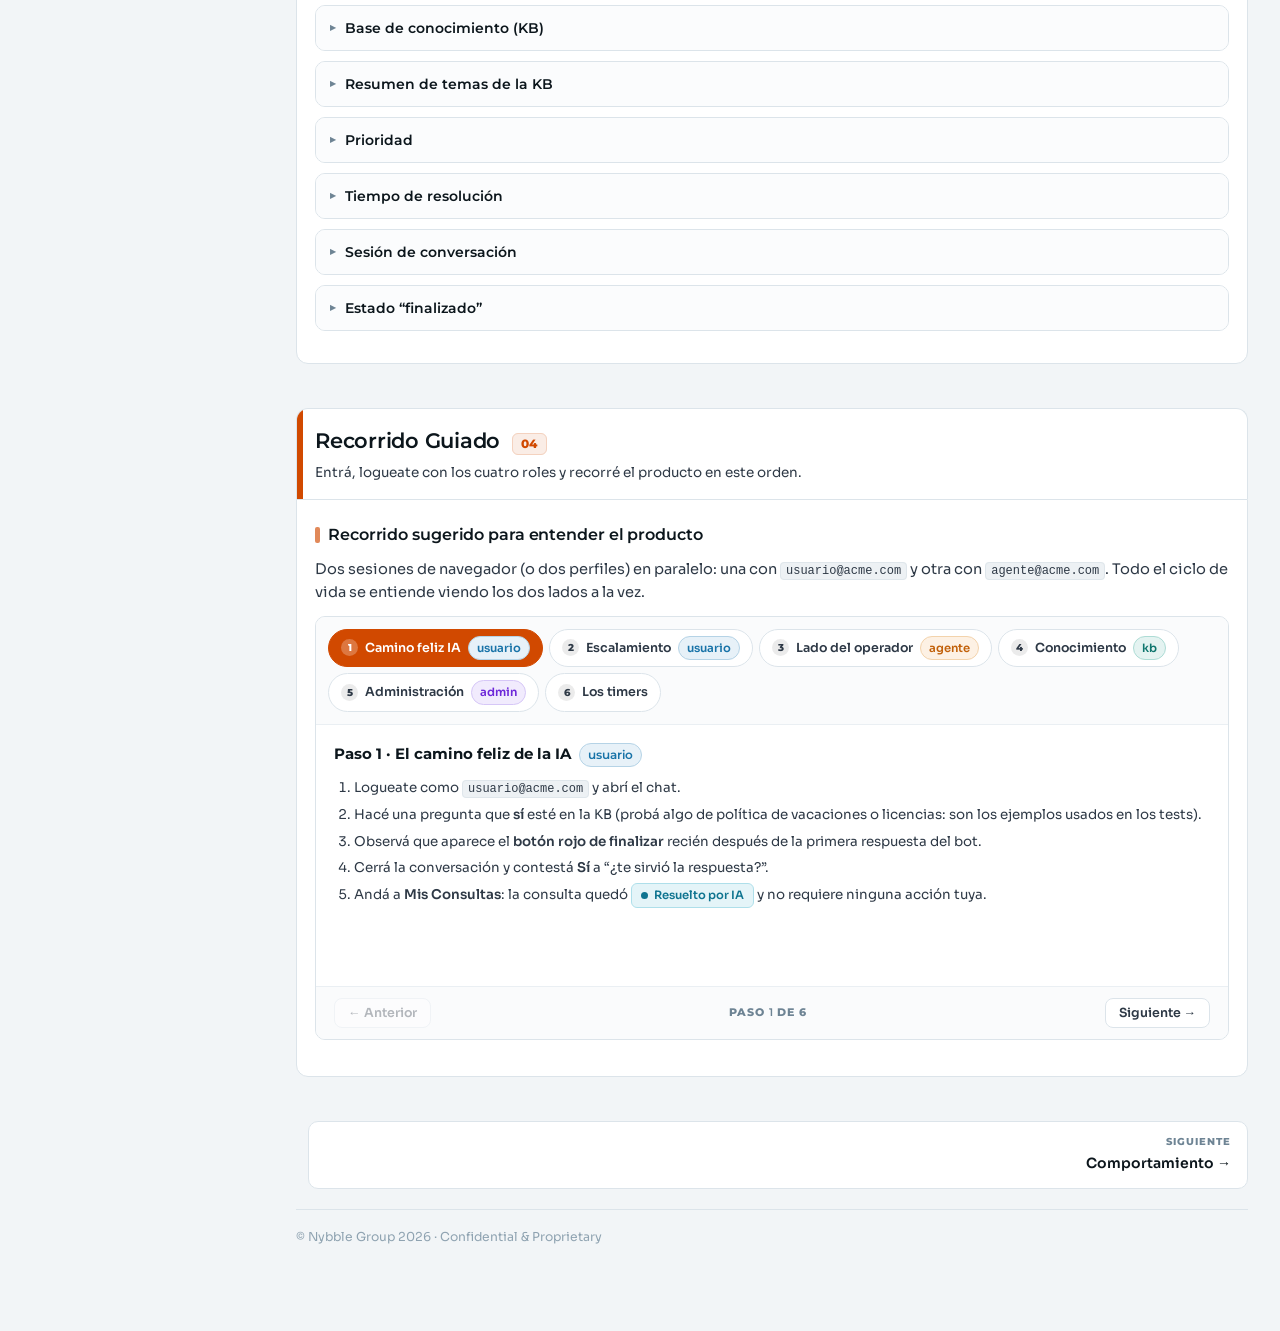
==== commit 7d1788db: "Documenta que el Admin crea y asigna compañías a los Analistas Confirmado en la plataforma (pantalla" ====
--- a/index.html
+++ b/index.html
@@ -238,7 +238,7 @@
             <li><b>Tiempo de resolución</b> — horas y minutos, <b>campo requerido para cualquiera de las acciones</b> <a class="tag" href="https://nybblegroup.atlassian.net/browse/LABS-477" target="_blank">LABS-477</a></li>
           </ul></div>
           <div class="card"><h5>Qué ve</h5><ul class="mini" style="margin-bottom:0">
-            <li>Bandeja filtrada por <b>los clientes que tiene asignados</b>: <code>clientId IN (clientes asignados)</code></li>
+            <li>Bandeja filtrada por <b>los clientes que tiene asignados</b>: <code>clientId IN (clientes asignados)</code> — asignación que hace el <b>Admin del tenant</b> desde Gestión de Analistas</li>
             <li>Detalle con <b>consulta literal del usuario + resumen de la IA</b> + estado, prioridad, agente, canal, cliente y contacto</li>
             <li>Escalamientos ordenados <b>CRITICAL &gt; HIGH &gt; MEDIUM &gt; LOW</b></li>
             <li><b>Solo sus propias métricas</b> en Mi Rendimiento — <code>BR-070</code></li>
@@ -281,6 +281,7 @@
         <div class="card" style="margin-top:12px"><h5>Qué puede hacer</h5><ul class="mini" style="margin-bottom:0">
           <li>Ver <b>todas las métricas globales del tenant</b>: tickets y tiempos <b>por cliente</b> y <b>por agente humano</b> <a class="tag" href="https://nybblegroup.atlassian.net/browse/LABS-484" target="_blank">LABS-484</a></li>
           <li>Crear usuarios <b>KB</b> <a class="tag" href="https://nybblegroup.atlassian.net/browse/LABS-553" target="_blank">LABS-553</a></li>
+          <li>Crear y administrar <b>Analistas</b> (Agentes/Operadores) desde <b>Gestión de Analistas</b>, asignándole a cada uno una o varias compañías — eso determina qué escalamientos ve en su Bandeja <span class="mark m-doc">confirmado en la plataforma</span></li>
           <li>Configuración del bot: ver y <b>regenerar</b> el resumen de temas de la KB <a class="tag" href="https://nybblegroup.atlassian.net/browse/LABS-488" target="_blank">LABS-488</a></li>
           <li>Ajustar parámetros por tenant: <code>maxAttempts</code> (2–5, default 3), <code>maxMessagesPerSession</code>, umbral de confianza, nombre y tono del bot</li>
           <li>Sección <b>Configuración → Observabilidad IA</b>: tokens, costo y score de calidad <a class="tag" href="https://nybblegroup.atlassian.net/browse/LABS-529" target="_blank">LABS-529</a></li>
@@ -463,7 +464,6 @@
           <li>Subí un documento <code>.doc</code> o PDF y acotalo a la compañía que corresponda.</li>
           <li>Mirá el <b>estado de indexación</b> del documento.</li>
           <li>Volvé al chat como usuario y preguntá por ese contenido: comprobá que la respuesta respeta el alcance por compañía. Es la prueba que el equipo corrió dos veces con éxito.</li>
-          <li>Intentá <b>abrir</b> el documento desde la plataforma: hoy no se puede <a class="tag" href="https://nybblegroup.atlassian.net/browse/LABS-558" target="_blank">LABS-558</a>.</li>
         </ol>
       </div>
       <div class="steps-panel" role="tabpanel" data-step-panel="5">
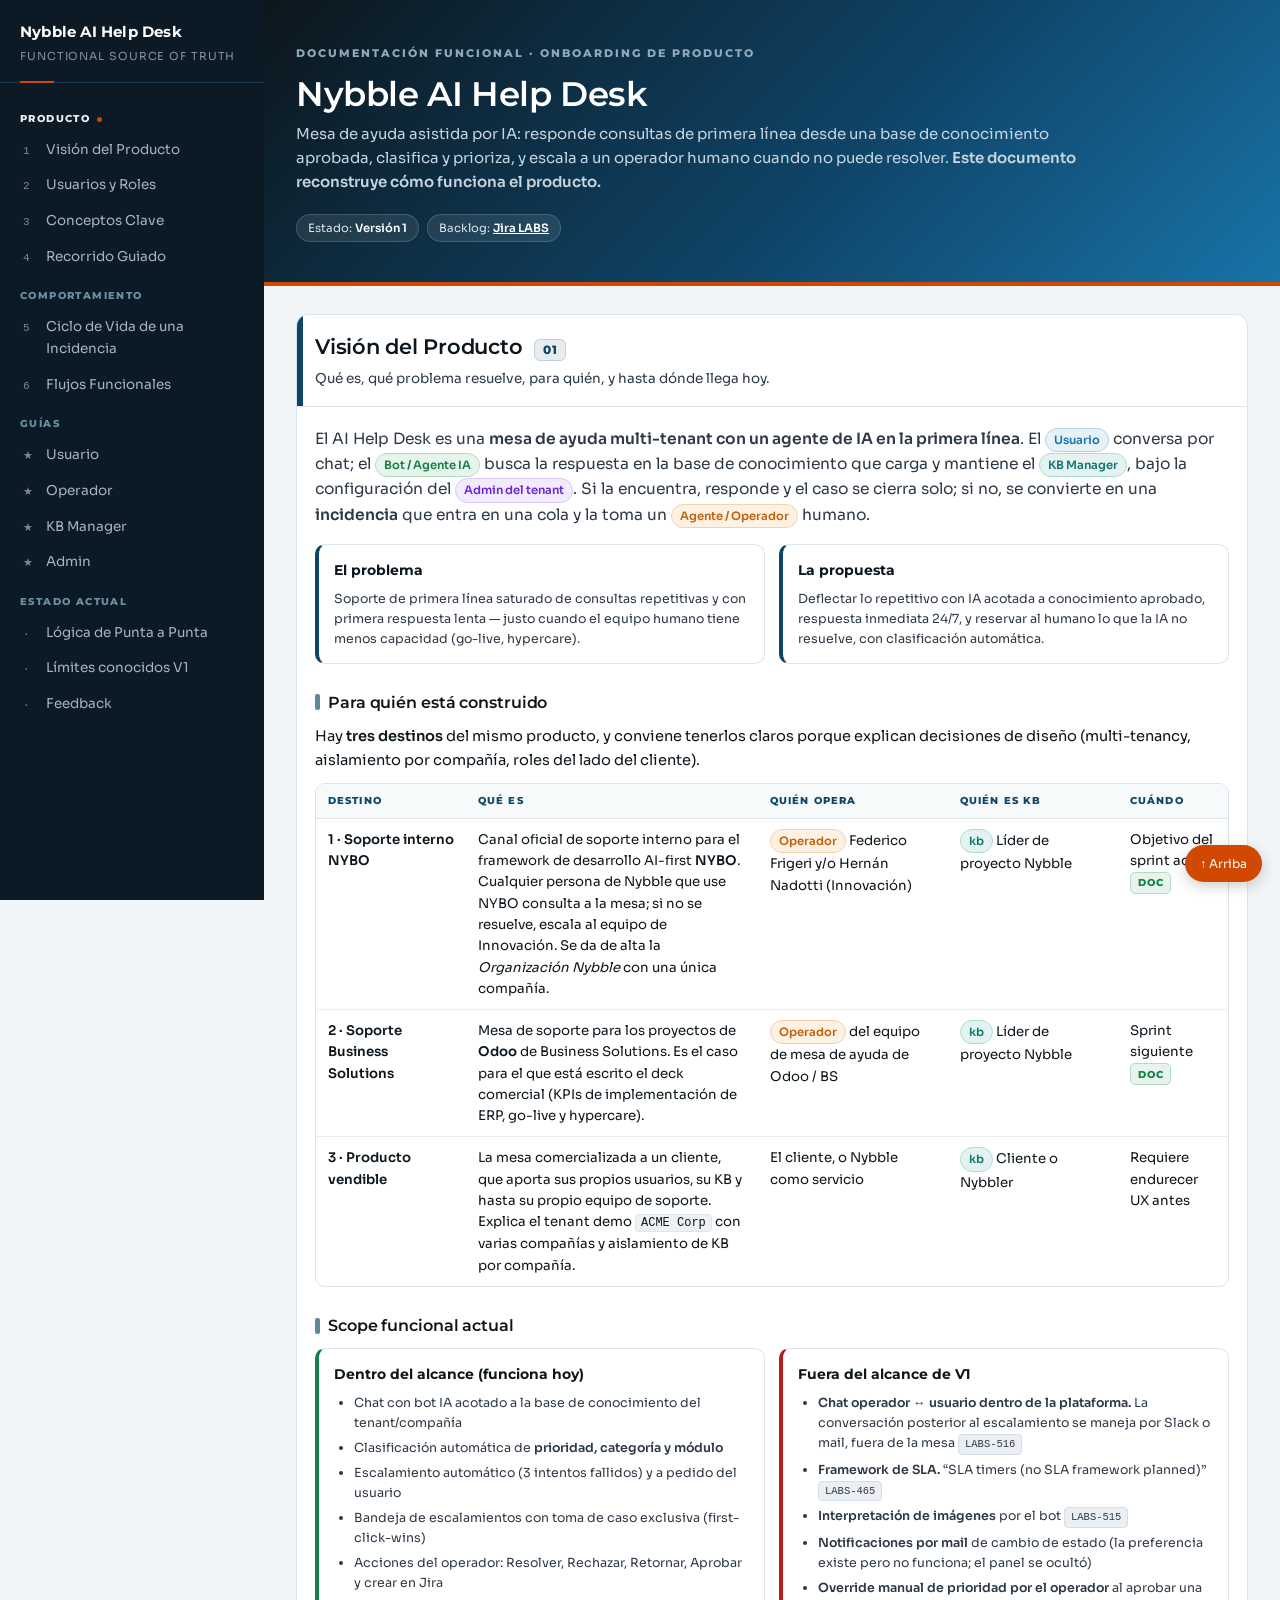
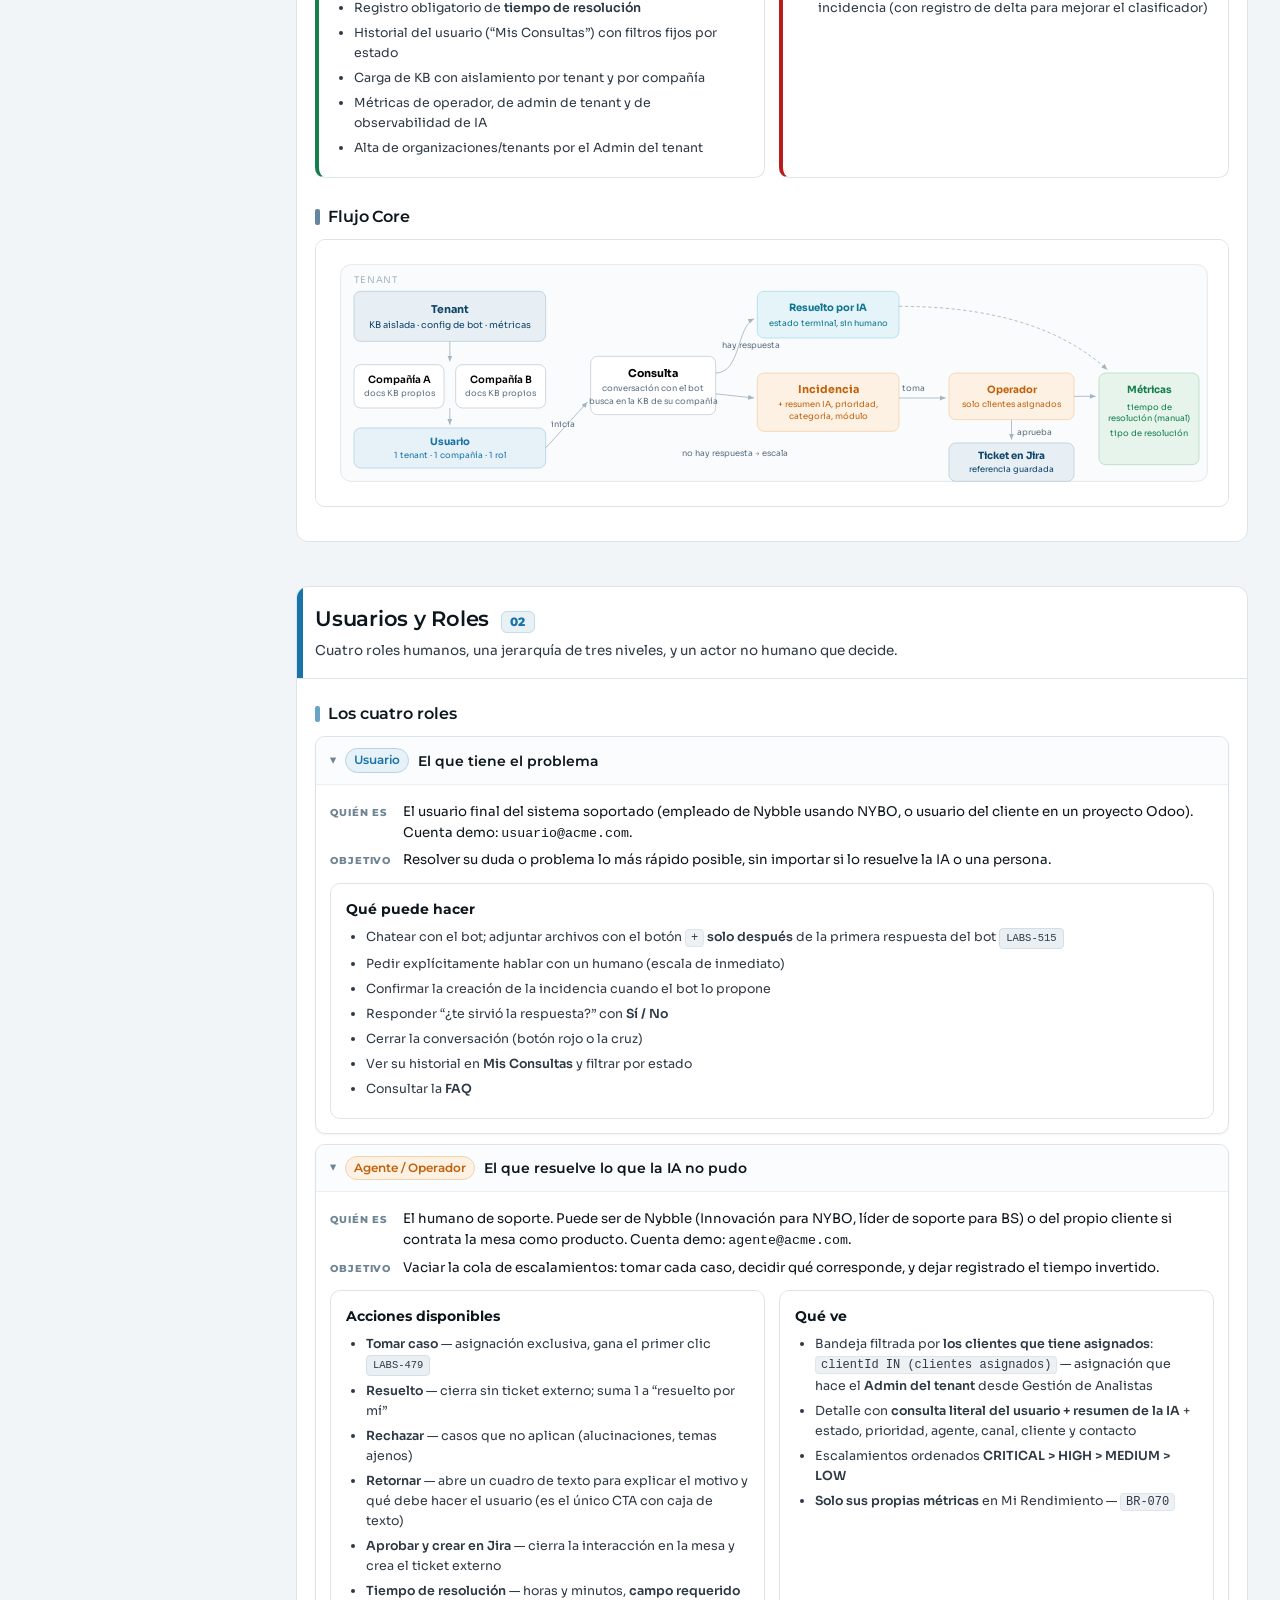
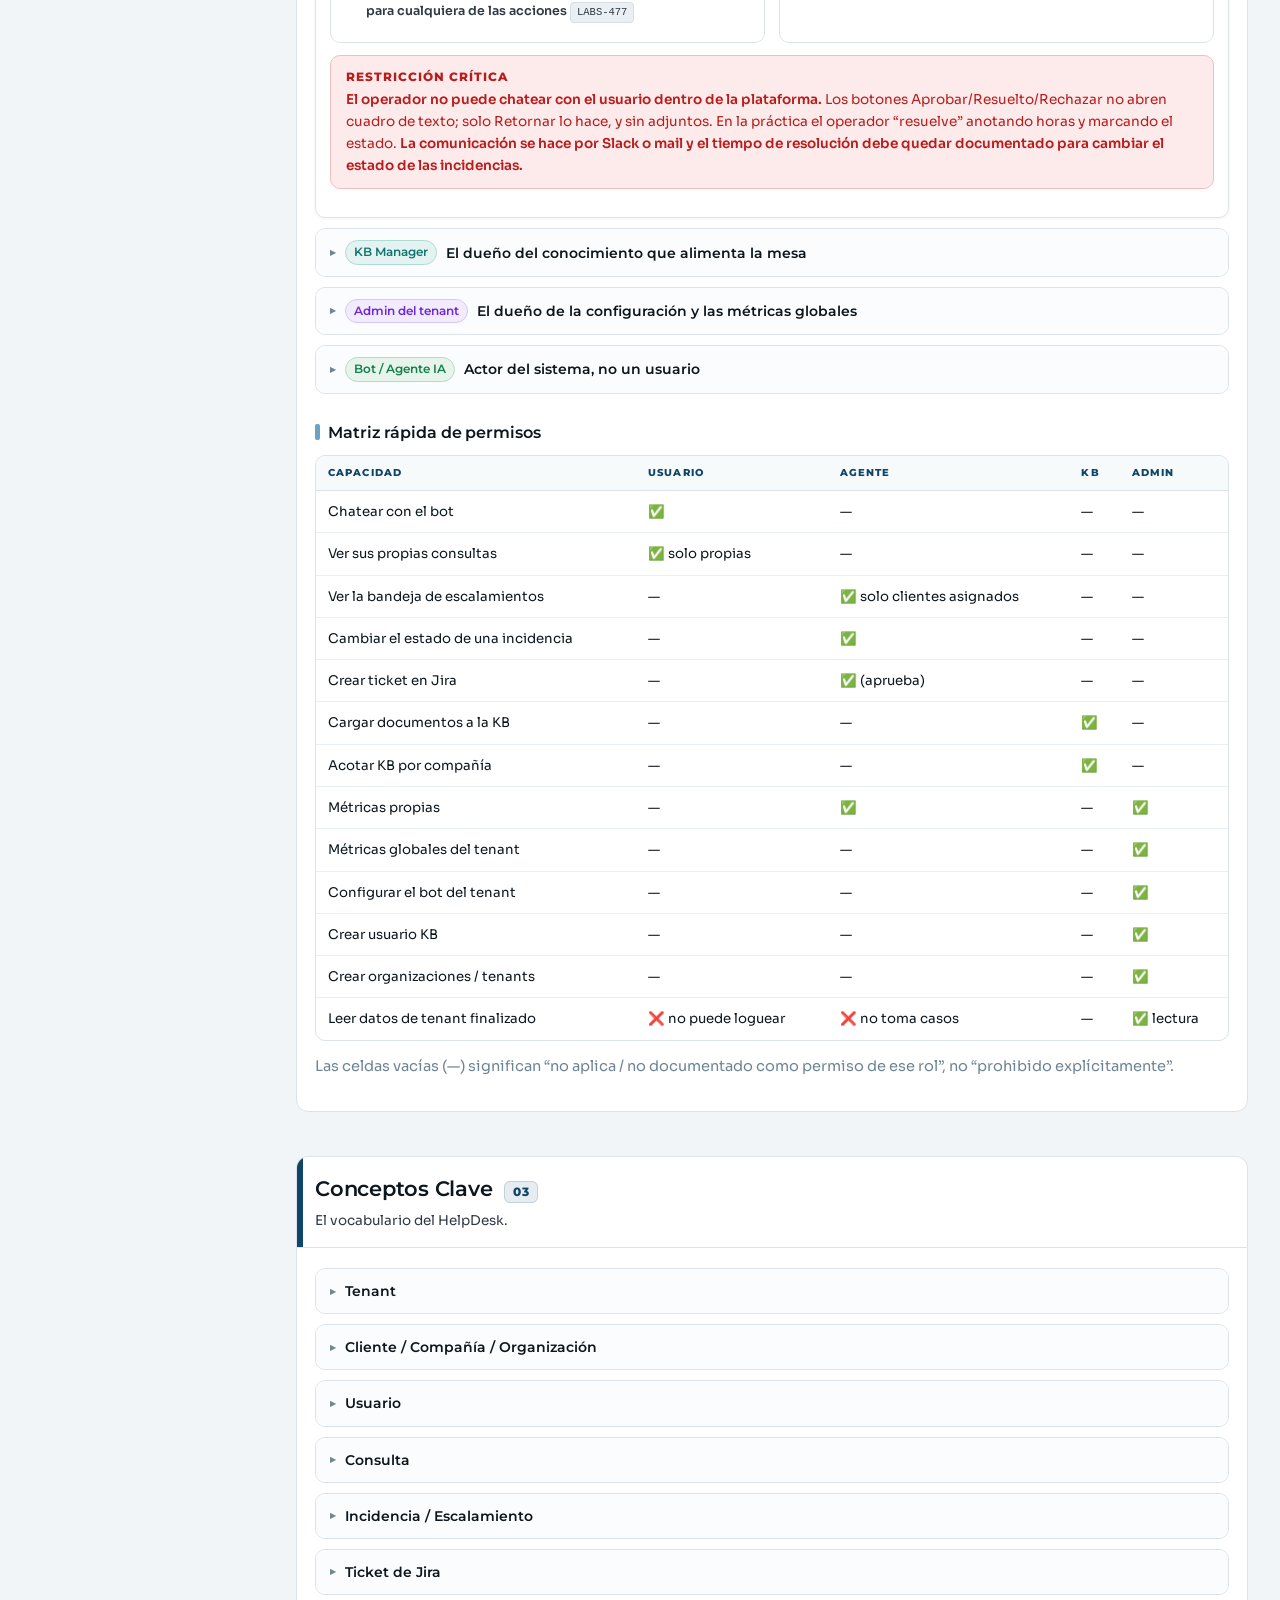
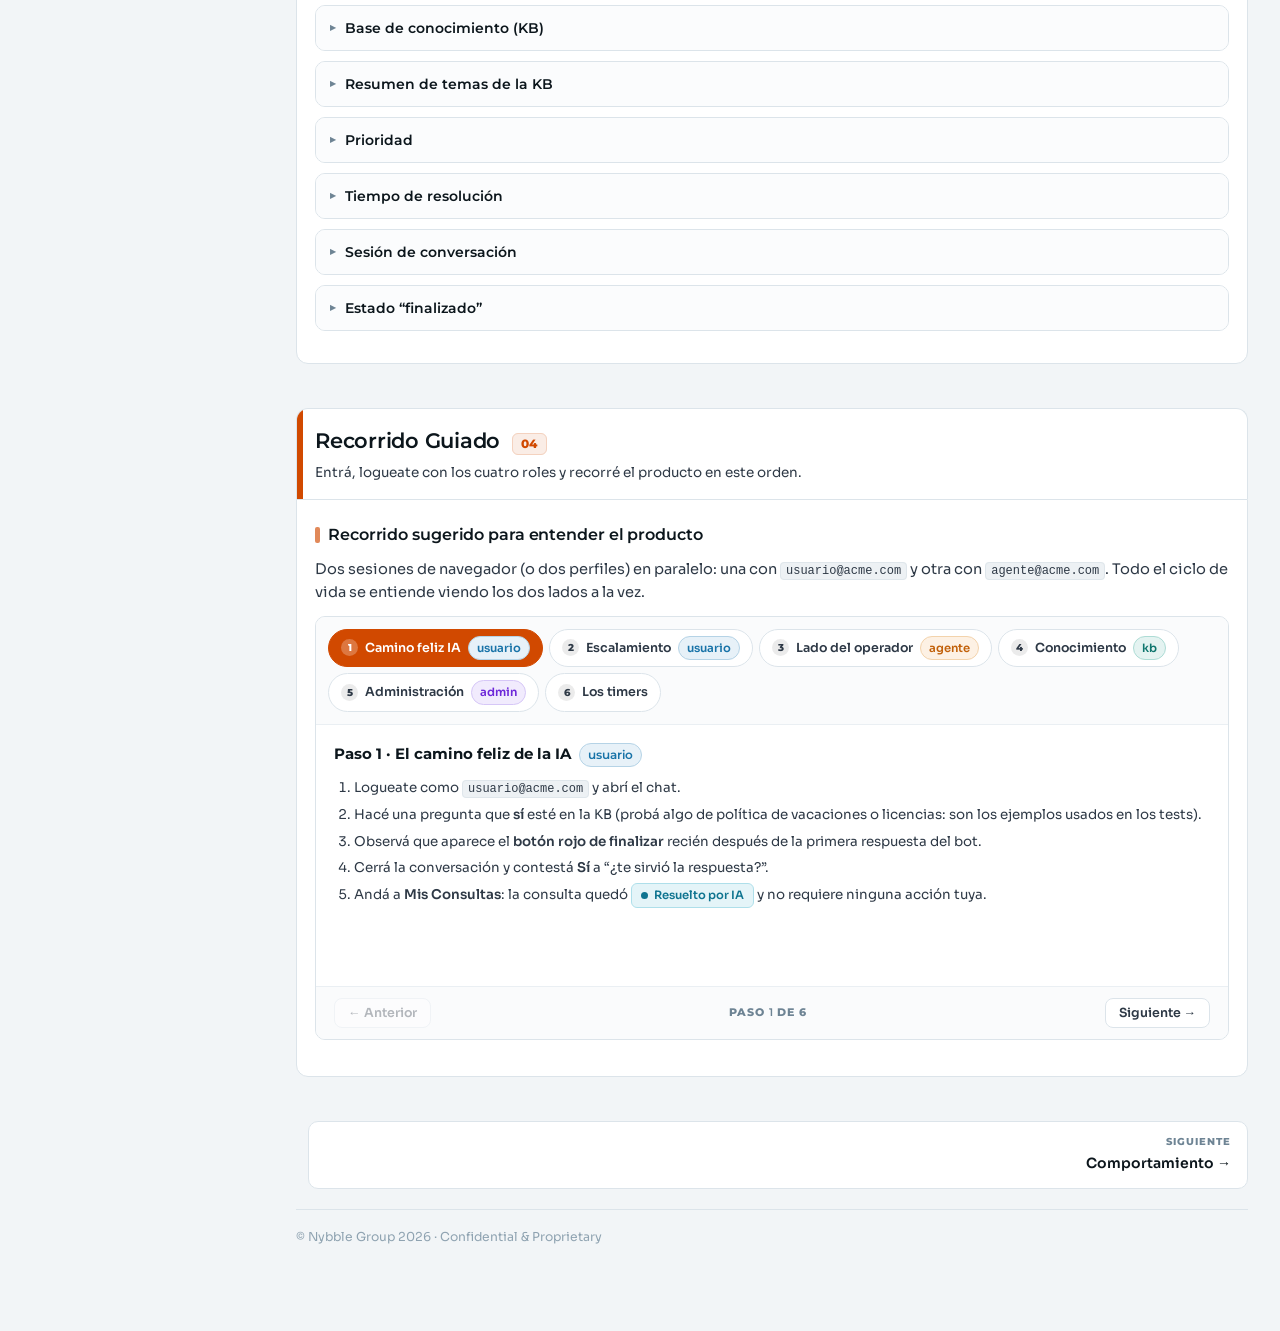
==== commit c53514b4: "Saca defecto de F2 de Límites V1 y agrega sección de Feedback - Límites conocidos de V1: saca la fil" ====
--- a/index.html
+++ b/index.html
@@ -33,6 +33,7 @@
   <div class="grp">Estado Actual</div>
   <a href="estado-actual.html#e2e"><i>·</i>Lógica de Punta a Punta</a>
   <a href="estado-actual.html#limits"><i>·</i>Límites conocidos V1</a>
+  <a href="estado-actual.html#feedback"><i>·</i>Feedback</a>
 </nav>
 
 <main>
--- a/assets/style.css
+++ b/assets/style.css
@@ -195,6 +195,18 @@
 .cred{font-family:var(--mono);font-size:12.5px;background:#0B1A24;color:#DDE6EC;padding:2px 7px;border-radius:5px;display:inline-block}
 .url{font-family:var(--mono);font-size:12.5px;word-break:break-all}
 
+/* ---------- FEEDBACK FORM ---------- */
+#feedback-form textarea{width:100%;min-height:160px;padding:12px 14px;border:1px solid var(--line);border-radius:10px;font-family:var(--sans);font-size:13.8px;line-height:1.5;color:var(--ink);resize:vertical;box-sizing:border-box;background:#fff}
+#feedback-form textarea:focus{outline:none;border-color:var(--accent,#1873A8)}
+#feedback-form textarea::placeholder{color:var(--ink3)}
+.feedback-meta{display:flex;justify-content:flex-end;margin-top:6px;font-size:11px;color:var(--ink3);font-family:var(--head);font-weight:700;letter-spacing:.5px}
+#feedback-submit{margin-top:12px;background:var(--brand-orange);color:#fff;border:none;border-radius:8px;padding:10px 20px;font-family:var(--sans);font-size:13.5px;font-weight:600;cursor:pointer;transition:opacity .15s}
+#feedback-submit:hover:not(:disabled){opacity:.88}
+#feedback-submit:disabled{opacity:.5;cursor:default}
+#feedback-status{margin:10px 0 0;min-height:1.4em}
+#feedback-status.ok{color:var(--ok)}
+#feedback-status.err{color:var(--bad)}
+
 /* ---------- MULTI-PAGE NAV ---------- */
 nav.side .grp.is-here{color:#EAF1F6}
 nav.side .grp.is-here::after{content:"";display:inline-block;width:5px;height:5px;border-radius:50%;background:var(--brand-orange);margin-left:7px;vertical-align:middle}
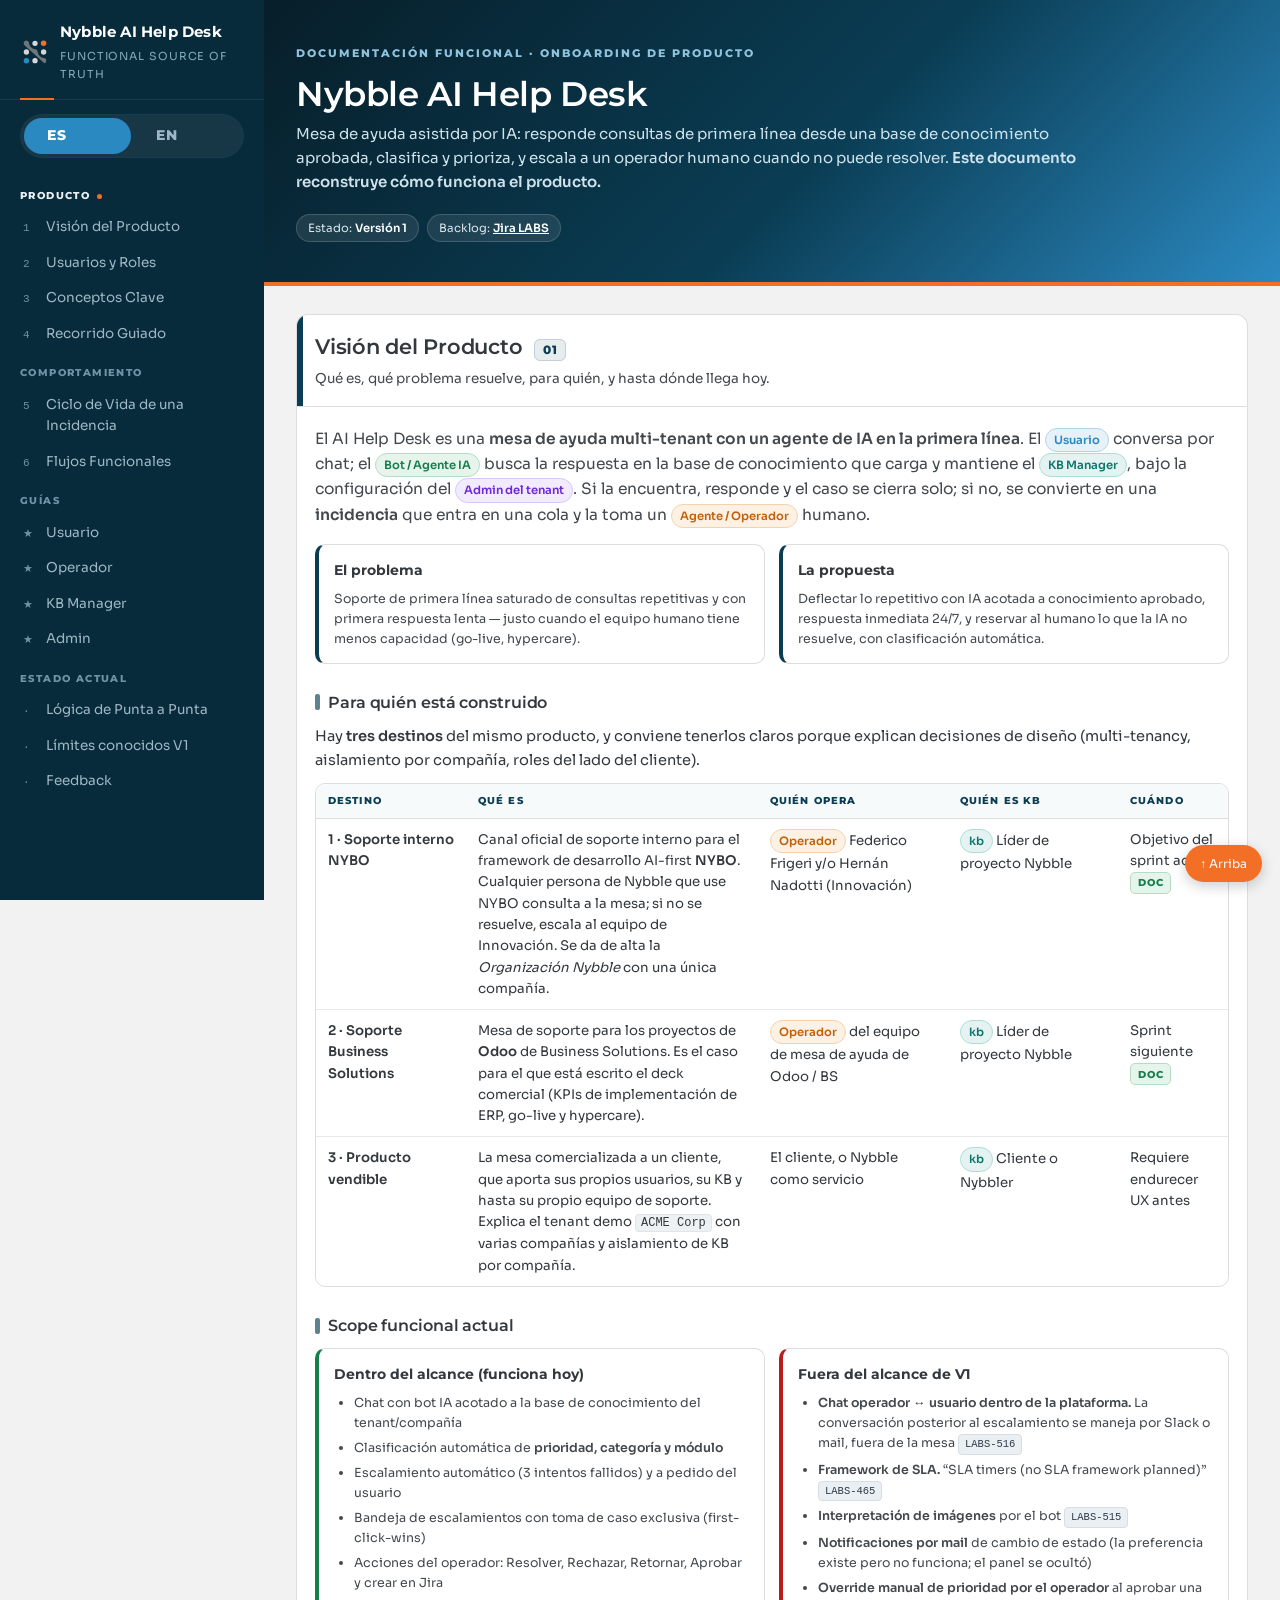
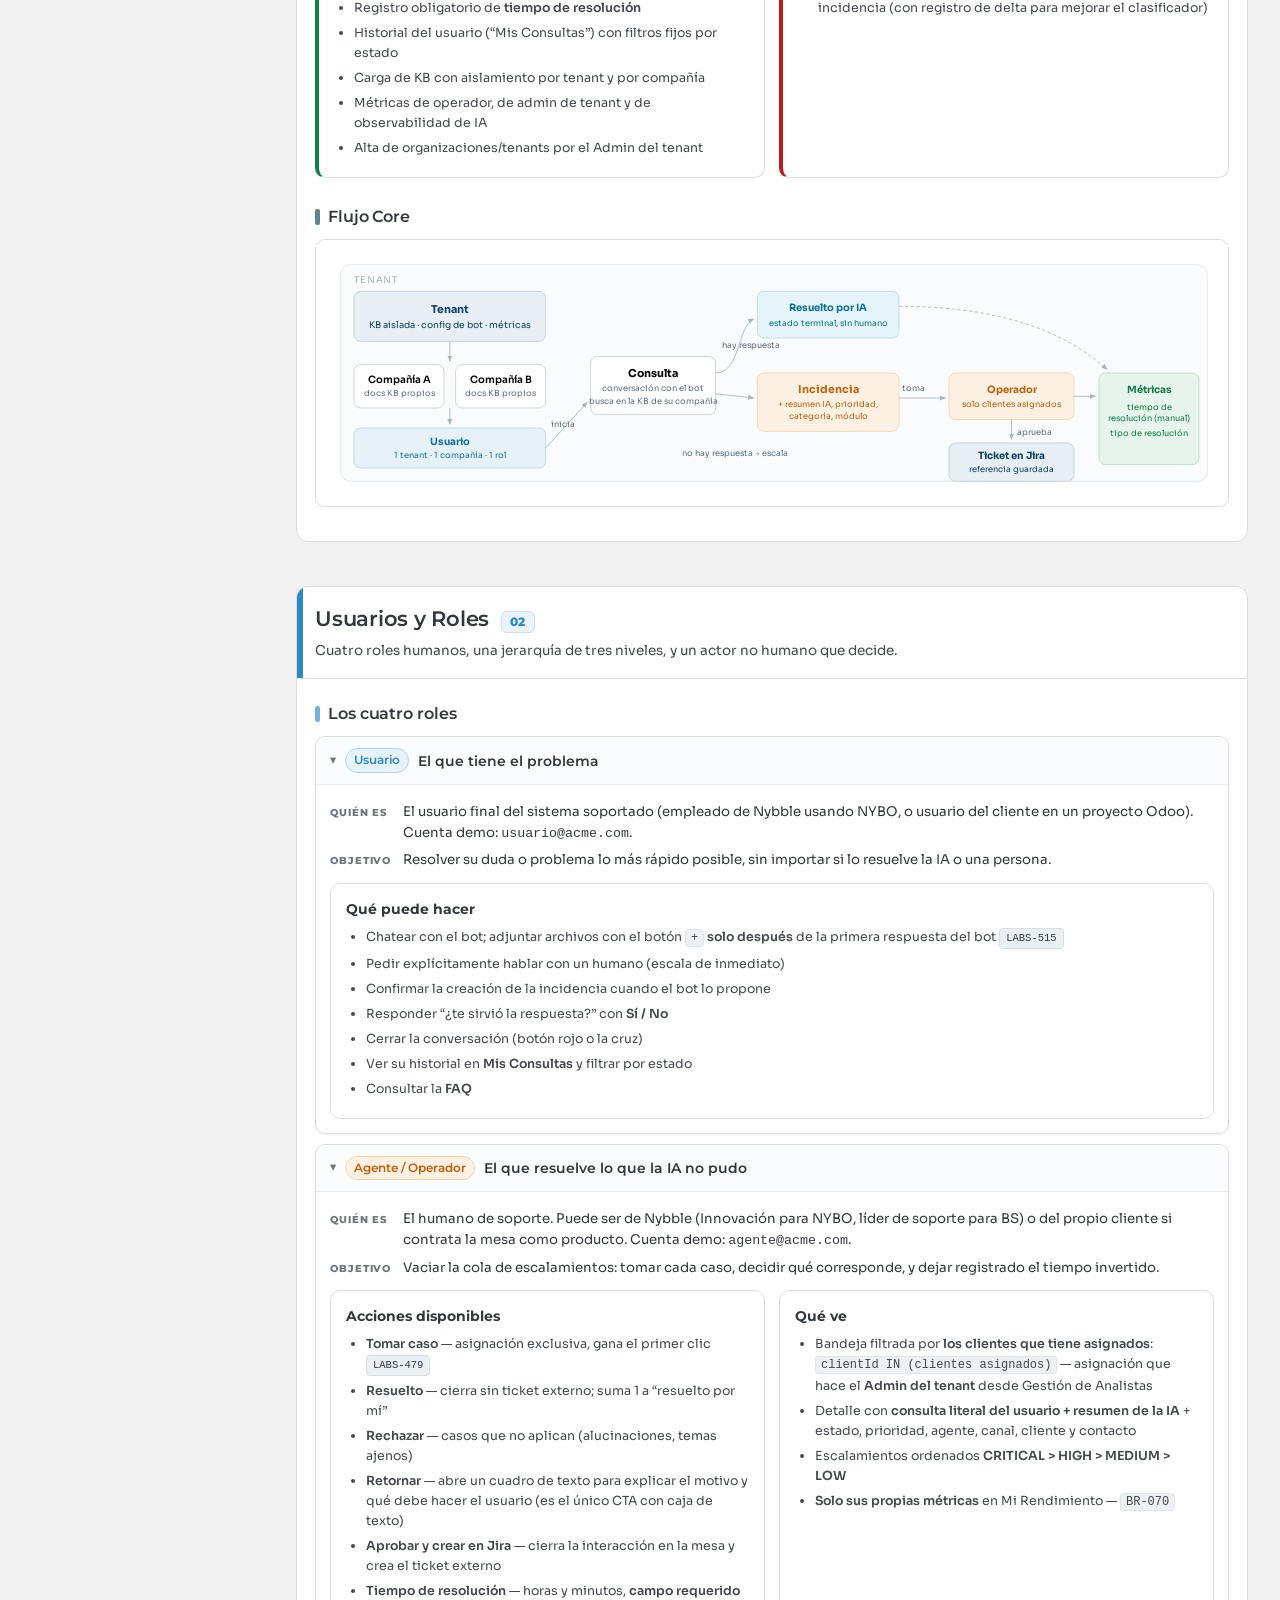
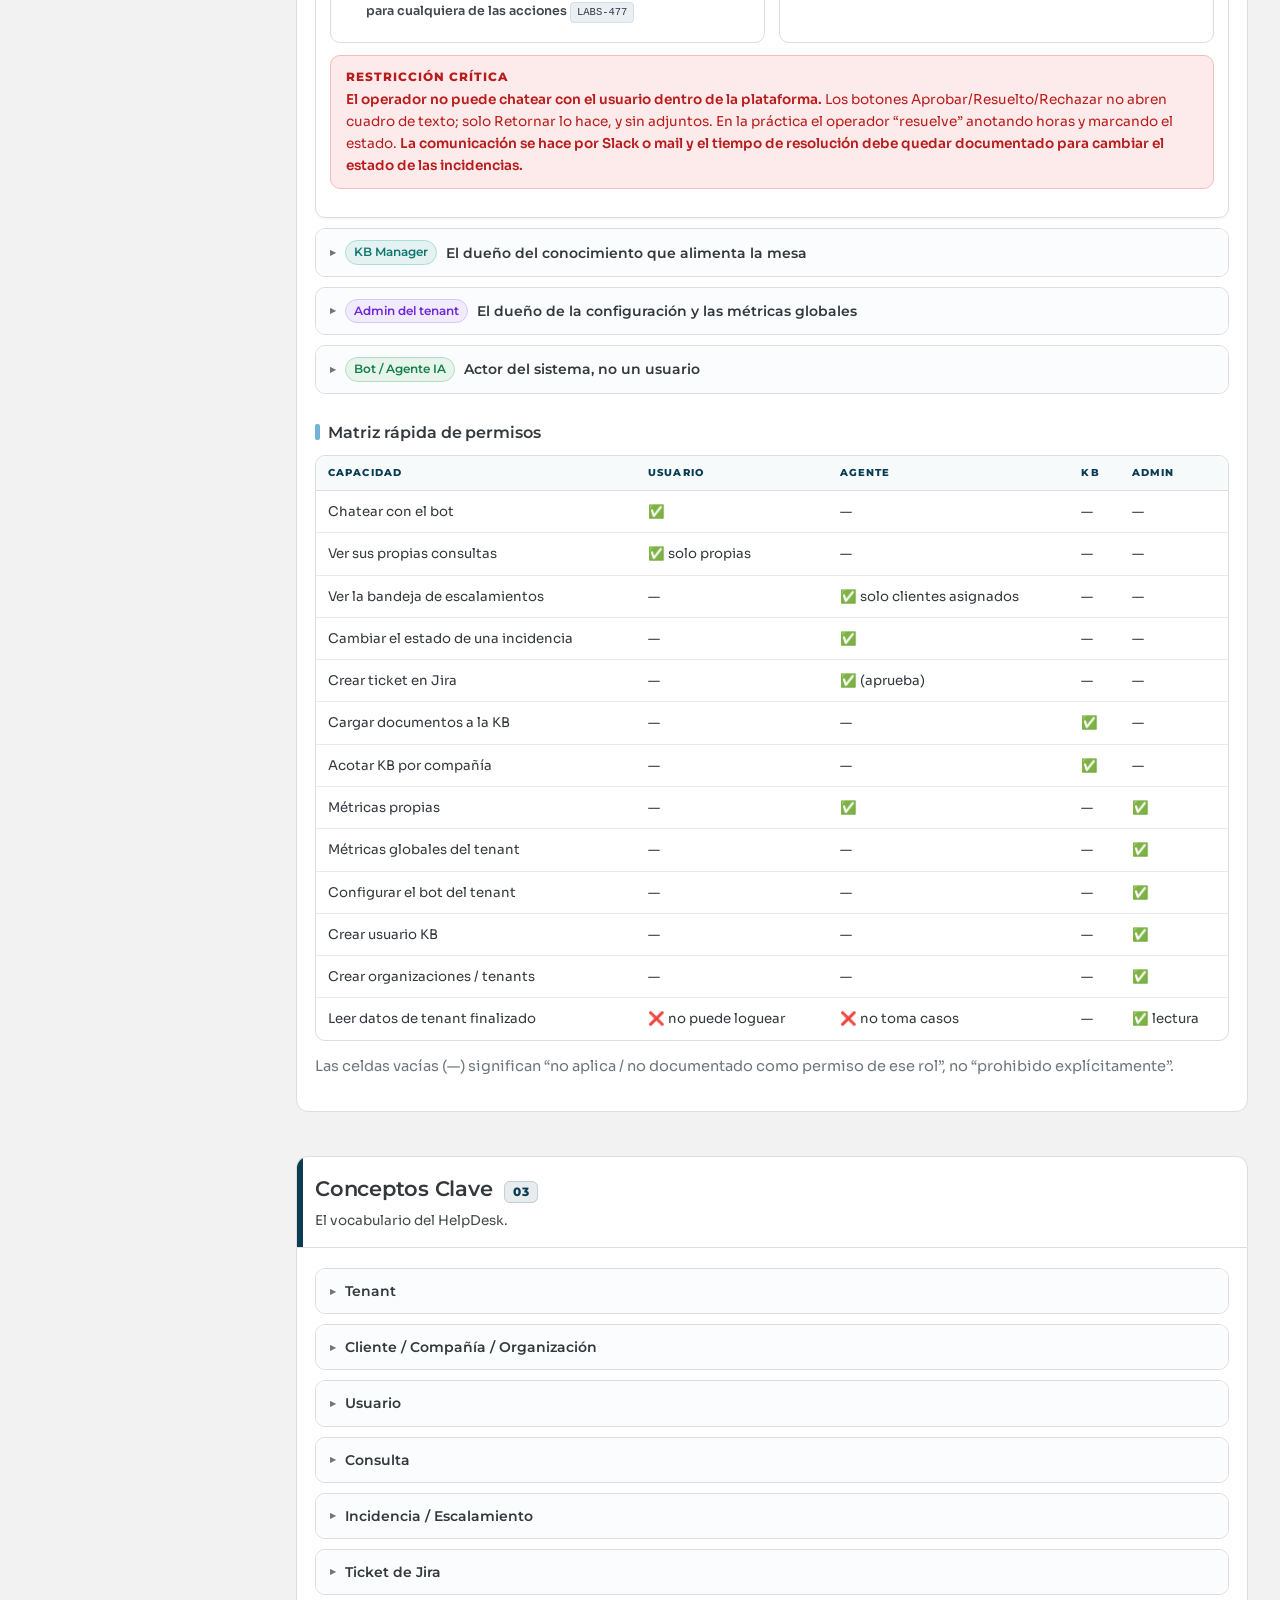
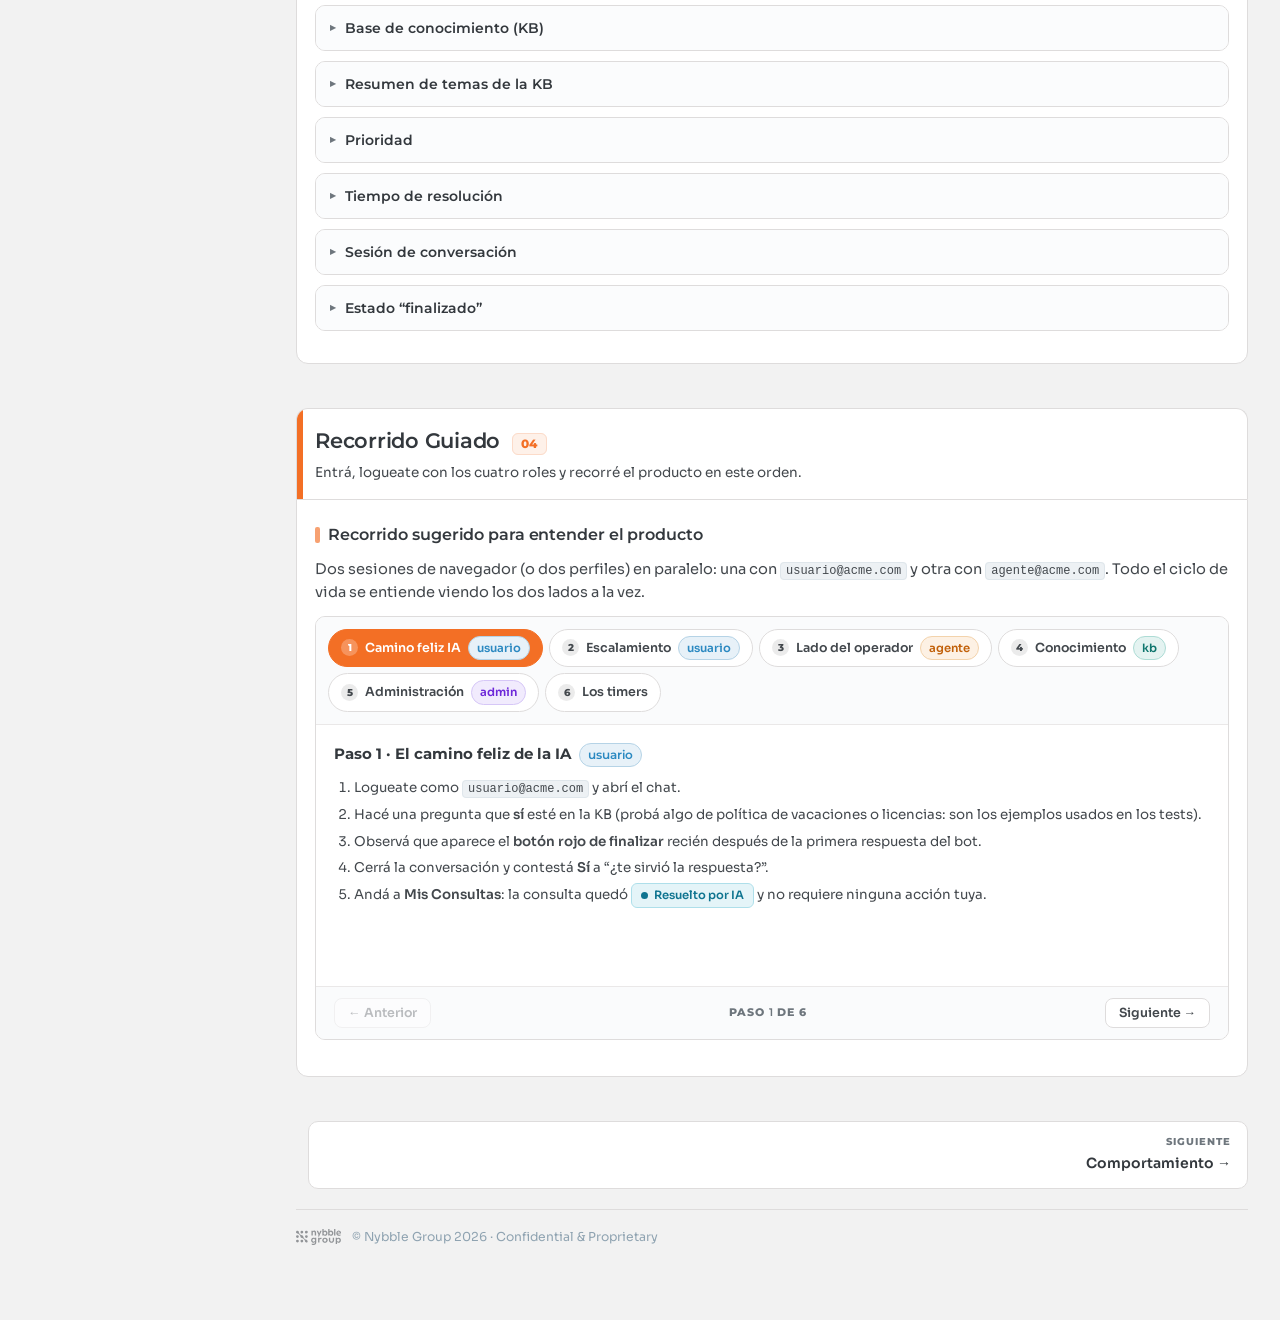
==== commit cb767499: "Aplica el branding oficial de Nybble Group y agrega version en ingles (toggle ES/EN) Actualiza la pa" ====
--- a/index.html
+++ b/index.html
@@ -14,8 +14,15 @@
 
 <nav class="side">
   <div class="brand">
-    <b>Nybble AI Help Desk</b>
-    <span>Functional Source of Truth</span>
+    <img class="brand-mark" src="assets/nybble-mark.svg" alt="" width="30" height="30">
+    <div class="brand-text">
+      <b>Nybble AI Help Desk</b>
+      <span>Functional Source of Truth</span>
+    </div>
+  </div>
+  <div class="lang-toggle">
+    <a href="#" class="is-current">ES</a>
+    <a href="en/index.html" data-lang-link>EN</a>
   </div>
   <div class="grp is-here">Producto</div>
   <a href="#overview"><i>1</i>Visión del Producto</a>
@@ -502,7 +509,8 @@
 </div>
 
 <footer>
-  <p style="color:#8FA3B1">© Nybble Group 2026 · Confidential &amp; Proprietary</p>
+  <img src="assets/nybble-wordmark.svg" alt="Nybble Group" height="16" style="opacity:.55;vertical-align:middle;margin-right:8px">
+  <span style="color:#8FA3B1">© Nybble Group 2026 · Confidential &amp; Proprietary</span>
 </footer>
 
 </div><!-- /wrap -->
@@ -510,5 +518,6 @@
 </div><!-- /shell -->
 <a class="toplink" href="#">↑ Arriba</a>
 <script src="assets/steps.js"></script>
+<script src="assets/lang.js"></script>
 </body>
 </html>
--- a/assets/style.css
+++ b/assets/style.css
@@ -1,16 +1,16 @@
 :root{
-  /* ---- Nybble brand tokens (nybblegroup.com) ---- */
-  --brand-navy:#0F4569; --brand-blue:#1873A8; --brand-orange:#D14900;
-  --brand-amber:#D4781E; --brand-ink:#0C161C; --brand-text:#2E3946;
-  --brand-muted:#A4B5C2; --brand-off:#FAFAFA;
-  --bg:#F2F5F7; --card:#ffffff; --ink:#0C161C; --ink2:#2E3946; --ink3:#6E8494;
-  --line:#DCE4EA; --line2:#EAEFF3;
-  --nav:#0B1A24; --nav2:#123044; --navink:#A4B5C2;
-  --c-product:#0F4569; --c-roles:#1873A8; --c-access:#D14900;
-  --c-concepts:#0F4569; --c-lifecycle:#D14900; --c-flows:#1873A8;
-  --c-rules:#0C161C; --c-kpi:#0F4569; --c-e2e:#1873A8;
+  /* ---- Nybble Group brand tokens (Nybble Brandbook 2026) ---- */
+  --brand-navy:#0A3D54; --brand-blue:#2B89C1; --brand-orange:#F36F25;
+  --brand-gray:#6E767D; --brand-midgray:#C2C0C0; --brand-darkgray:#43484D;
+  --brand-off:#F2F2F2;
+  --bg:#F2F2F2; --card:#ffffff; --ink:#33383D; --ink2:#43484D; --ink3:#6E767D;
+  --line:#DEDCDC; --line2:#EAE8E8;
+  --nav:#082B3B; --nav2:#0F4A63; --navink:#9FB7C4;
+  --c-product:#0A3D54; --c-roles:#2B89C1; --c-access:#F36F25;
+  --c-concepts:#0A3D54; --c-lifecycle:#F36F25; --c-flows:#2B89C1;
+  --c-rules:#43484D; --c-kpi:#0A3D54; --c-e2e:#2B89C1;
   --ok:#157F4B; --okbg:#E6F4EC; --warn:#C2610A; --warnbg:#FDF1E4;
-  --tbd:#6E8494; --tbdbg:#EDF1F4; --bad:#B91C1C; --badbg:#FDEBEB;
+  --tbd:#6E767D; --tbdbg:#EDEDED; --bad:#B91C1C; --badbg:#FDEBEB;
   --mono:ui-monospace,SFMono-Regular,"SF Mono",Menlo,Consolas,monospace;
   --sans:"Sora","Inter",-apple-system,BlinkMacSystemFont,"Segoe UI",Helvetica,Arial,sans-serif;
   --head:"Montserrat","Poppins","Sora",-apple-system,"Segoe UI",Helvetica,Arial,sans-serif;
@@ -25,22 +25,30 @@
 /* ---------- LAYOUT ---------- */
 .shell{display:grid;grid-template-columns:264px minmax(0,1fr);min-height:100vh}
 nav.side{background:var(--nav);color:var(--navink);position:sticky;top:0;height:100vh;overflow-y:auto;padding:20px 0 40px}
-nav.side .brand{padding:0 20px 16px;border-bottom:1px solid #1B3A50;margin-bottom:14px;position:relative}
+nav.side .brand{display:flex;align-items:center;gap:10px;padding:0 20px 16px;border-bottom:1px solid #163C4F;margin-bottom:14px;position:relative}
 nav.side .brand::after{content:"";position:absolute;left:20px;bottom:-1px;width:34px;height:2px;background:var(--brand-orange)}
+nav.side .brand-mark{flex:none;width:30px;height:30px}
+nav.side .brand-text{min-width:0}
 nav.side .brand b{display:block;color:#fff;font-family:var(--head);font-weight:700;font-size:15px;letter-spacing:.2px}
-nav.side .brand span{display:block;font-size:11px;color:#7B96A8;text-transform:uppercase;letter-spacing:.9px;margin-top:4px}
-nav.side .grp{font-family:var(--head);font-weight:800;font-size:9.5px;text-transform:uppercase;letter-spacing:1.4px;color:#6E8FA3;padding:14px 20px 6px}
+nav.side .brand span{display:block;font-size:11px;color:#82ABBD;text-transform:uppercase;letter-spacing:.9px;margin-top:4px}
+nav.side .grp{font-family:var(--head);font-weight:800;font-size:9.5px;text-transform:uppercase;letter-spacing:1.4px;color:#6E93A6;padding:14px 20px 6px}
 nav.side a{display:flex;gap:9px;align-items:baseline;padding:7px 20px;font-size:13.5px;text-decoration:none;color:var(--navink);border-left:3px solid transparent}
 nav.side a:hover{background:var(--nav2);color:#fff;border-left-color:var(--brand-orange)}
-nav.side a i{font-style:normal;font-family:var(--mono);font-size:11px;color:#6E8FA3;min-width:14px}
+nav.side a i{font-style:normal;font-family:var(--mono);font-size:11px;color:#6E93A6;min-width:14px}
 main{min-width:0;padding:0 0 80px}
 .wrap{max-width:1240px;margin:0 auto;padding:0 32px}
 
+/* ---------- LANGUAGE TOGGLE ---------- */
+.lang-toggle{display:flex;align-items:center;gap:2px;margin:0 20px 16px;padding:3px;background:rgba(255,255,255,.06);border:1px solid #163C4F;border-radius:999px}
+.lang-toggle a{flex:1;text-align:center;padding:5px 0;border-radius:999px;font-family:var(--head);font-size:11px;font-weight:800;letter-spacing:.6px;text-decoration:none;color:#82ABBD}
+.lang-toggle a.is-current{background:var(--brand-blue);color:#fff}
+.lang-toggle a:not(.is-current):hover{color:#fff}
+
 /* ---------- HERO ---------- */
-header.hero{background:linear-gradient(135deg,#0C161C 0%,#0F4569 58%,#1873A8 100%);color:#fff;padding:46px 0 40px;margin-bottom:28px;border-bottom:4px solid var(--brand-orange)}
+header.hero{background:linear-gradient(135deg,#071E29 0%,#0A3D54 55%,#2B89C1 100%);color:#fff;padding:46px 0 40px;margin-bottom:28px;border-bottom:4px solid var(--brand-orange)}
 header.hero h1{margin:0 0 8px;font-size:34px;font-weight:600;letter-spacing:-.4px;line-height:1.15}
-header.hero .sub{color:#C6D5DF;font-size:15px;max-width:820px}
-header.hero .kicker{font-family:var(--head);font-weight:800;font-size:10.5px;letter-spacing:2px;text-transform:uppercase;color:#8FA9BA;margin-bottom:12px}
+header.hero .sub{color:#CFE3EC;font-size:15px;max-width:820px}
+header.hero .kicker{font-family:var(--head);font-weight:800;font-size:10.5px;letter-spacing:2px;text-transform:uppercase;color:#8FC2DC;margin-bottom:12px}
 .metabar{display:flex;flex-wrap:wrap;gap:8px;margin-top:20px}
 .metabar span{background:rgba(255,255,255,.09);border:1px solid rgba(255,255,255,.16);border-radius:999px;padding:4px 11px;font-size:11.5px;color:#DCE6EC}
 .metabar span b{color:#fff;font-weight:600}
@@ -48,7 +56,7 @@
 /* ---------- SECTIONS ---------- */
 section{scroll-margin-top:16px;margin-bottom:44px}
 .shead{display:flex;align-items:flex-start;gap:14px;padding:16px 18px;border-radius:12px 12px 0 0;background:var(--card);border:1px solid var(--line);border-bottom:none;position:relative;overflow:hidden}
-.shead::before{content:"";position:absolute;left:0;top:0;bottom:0;width:6px;background:var(--accent,#0F4569)}
+.shead::before{content:"";position:absolute;left:0;top:0;bottom:0;width:6px;background:var(--accent,#0A3D54)}
 .shead .num{font-family:var(--head);font-size:11.5px;font-weight:800;letter-spacing:.5px;color:var(--accent);background:color-mix(in srgb,var(--accent) 10%,#fff);border:1px solid color-mix(in srgb,var(--accent) 25%,#fff);border-radius:6px;padding:3px 8px;margin-left:6px}
 .shead h2{margin:0;font-size:20.5px;font-weight:600;letter-spacing:-.25px}
 .shead p{margin:4px 0 0;color:var(--ink2);font-size:13.5px}
@@ -56,7 +64,7 @@
 
 h3{font-size:16px;font-weight:600;margin:26px 0 10px;letter-spacing:-.1px;display:flex;align-items:center;gap:8px}
 h3:first-child{margin-top:2px}
-h3::before{content:"";width:5px;height:16px;border-radius:2px;background:var(--accent,#0F4569);opacity:.65}
+h3::before{content:"";width:5px;height:16px;border-radius:2px;background:var(--accent,#0A3D54);opacity:.65}
 h4{font-size:11.5px;font-weight:800;margin:18px 0 8px;text-transform:uppercase;letter-spacing:1px;color:var(--ink3)}
 p{margin:0 0 11px}
 ul,ol{margin:0 0 11px;padding-left:20px}
@@ -73,7 +81,7 @@
 .card h5{margin:0 0 7px;font-size:14px;display:flex;align-items:center;justify-content:space-between;gap:8px}
 .card p:last-child,.card ul:last-child{margin-bottom:0}
 .card .mini{font-size:12.5px;color:var(--ink2)}
-.card.acc{border-left:4px solid var(--accent,#0F4569)}
+.card.acc{border-left:4px solid var(--accent,#0A3D54)}
 .stat{background:#fff;border:1px solid var(--line);border-radius:10px;padding:13px 14px}
 .stat .v{font-size:22px;font-weight:700;letter-spacing:-.5px;line-height:1.15}
 .stat .k{font-family:var(--head);font-weight:700;font-size:10.5px;text-transform:uppercase;letter-spacing:.9px;color:var(--ink3);margin-top:3px}
@@ -81,7 +89,7 @@
 
 /* ---------- BADGES ---------- */
 .b{display:inline-flex;align-items:center;gap:5px;font-size:11.5px;font-weight:600;padding:2px 8px;border-radius:999px;border:1px solid;white-space:nowrap;line-height:1.6}
-.b-usuario{color:#1873A8;background:#E7F1F8;border-color:#B5D3E6}
+.b-usuario{color:#2B89C1;background:#E7F1F8;border-color:#B5D3E6}
 .b-agente{color:#C2610A;background:#FDF1E4;border-color:#F3D3AC}
 .b-kb{color:#0F766E;background:#E4F3F1;border-color:#ADDCD5}
 .b-admin{color:#6D28D9;background:#F1EBFD;border-color:#D6C7F7}
@@ -91,16 +99,16 @@
 .st{display:inline-flex;align-items:center;gap:6px;font-size:11.5px;font-weight:600;padding:2px 9px;border-radius:6px;border:1px solid;white-space:nowrap;font-family:var(--sans)}
 .st::before{content:"";width:7px;height:7px;border-radius:50%;background:currentColor}
 .st-pend{color:#C2610A;background:#FDF1E4;border-color:#F3D3AC}
-.st-rev{color:#1873A8;background:#E7F1F8;border-color:#B5D3E6}
+.st-rev{color:#2B89C1;background:#E7F1F8;border-color:#B5D3E6}
 .st-ret{color:#6D28D9;background:#F1EBFD;border-color:#D6C7F7}
 .st-res{color:#157F4B;background:#E6F4EC;border-color:#B4DCC4}
 .st-ia{color:#0E7490;background:#E4F4F8;border-color:#AEDFEA}
 .st-rec{color:#b91c1c;background:#FDEBEB;border-color:#f6c8c8}
-.st-jira{color:#0F4569;background:#E7EEF4;border-color:#BCCEDC}
+.st-jira{color:#0A3D54;background:#E7EEF4;border-color:#BCCEDC}
 .st-off{color:#6E8494;background:#EDF1F4;border-color:#CFD9E0;text-decoration:line-through}
 
 .tag{display:inline-block;font-family:var(--mono);font-size:10.5px;padding:1px 6px;border-radius:4px;background:#EAEFF3;color:#2E3946;border:1px solid #D5DEE5;text-decoration:none;white-space:nowrap}
-a.tag:hover{background:#CBD7E0;color:#0C161C}
+a.tag:hover{background:#CBD7E0;color:#0A3D54}
 .ev{display:inline-flex;gap:4px;flex-wrap:wrap;margin-left:2px}
 
 .mark{display:inline-flex;align-items:center;gap:5px;font-family:var(--head);font-size:9.5px;font-weight:800;text-transform:uppercase;letter-spacing:.8px;padding:2.5px 7px;border-radius:5px;border:1px solid}
@@ -131,15 +139,15 @@
 .c-warn{background:var(--warnbg);border-color:#EDD3AA;color:#7A4A0B}
 .c-bad{background:var(--badbg);border-color:#f2bebe;color:#B91C1C}
 .c-ok{background:var(--okbg);border-color:#AEDCC2;color:#0E6B45}
-.c-info{background:#E9F1F7;border-color:#BDD4E4;color:#0F4569}
+.c-info{background:#E9F1F7;border-color:#BDD4E4;color:#0A3D54}
 .c-neutral{background:#F4F7F9;border-color:#D5DEE5;color:#2E3946}
 
 /* ---------- STEPS (interactive stepper/tabs) ---------- */
 .steps{background:#fff;border:1px solid var(--line);border-radius:10px;overflow:hidden;margin-bottom:14px}
 .steps-nav{display:flex;flex-wrap:wrap;gap:6px;padding:12px;background:#FAFBFC;border-bottom:1px solid var(--line2)}
 .steps-tab{display:inline-flex;align-items:center;gap:7px;padding:6px 12px;border-radius:999px;border:1px solid var(--line);background:#fff;font-family:var(--sans);font-size:12.5px;font-weight:600;color:var(--ink2);cursor:pointer;transition:background .15s,color .15s,border-color .15s}
-.steps-tab:hover{border-color:var(--accent,#0F4569);color:var(--ink)}
-.steps-tab.is-active{background:var(--accent,#0F4569);border-color:var(--accent,#0F4569);color:#fff}
+.steps-tab:hover{border-color:var(--accent,#0A3D54);color:var(--ink)}
+.steps-tab.is-active{background:var(--accent,#0A3D54);border-color:var(--accent,#0A3D54);color:#fff}
 .steps-tab-n{display:inline-flex;align-items:center;justify-content:center;width:17px;height:17px;border-radius:50%;background:rgba(0,0,0,.08);font-size:10px;font-family:var(--head);font-weight:800;flex:none}
 .steps-tab.is-active .steps-tab-n{background:rgba(255,255,255,.25)}
 .steps-body{display:grid}
@@ -149,7 +157,7 @@
 .steps-panel ol,.steps-panel ul{font-size:13.4px;color:var(--ink2)}
 .steps-footer{display:flex;align-items:center;justify-content:space-between;padding:11px 18px;border-top:1px solid var(--line2);background:#FAFBFC}
 .steps-footer button{font-family:var(--sans);font-size:12.5px;font-weight:600;padding:6px 13px;border-radius:8px;border:1px solid var(--line);background:#fff;color:var(--ink2);cursor:pointer;transition:.15s}
-.steps-footer button:hover:not(:disabled){border-color:var(--accent,#0F4569);color:var(--accent,#0F4569)}
+.steps-footer button:hover:not(:disabled){border-color:var(--accent,#0A3D54);color:var(--accent,#0A3D54)}
 .steps-footer button:disabled{opacity:.35;cursor:default}
 .steps-progress{font-size:11px;color:var(--ink3);font-family:var(--head);font-weight:800;text-transform:uppercase;letter-spacing:.8px}
 
@@ -192,12 +200,12 @@
 .kv{display:grid;grid-template-columns:auto minmax(0,1fr);gap:5px 12px;font-size:13.3px;margin:0}
 .kv dt{font-family:var(--head);font-weight:800;color:var(--ink3);font-size:10px;text-transform:uppercase;letter-spacing:.9px;padding-top:4px;white-space:nowrap}
 .kv dd{margin:0}
-.cred{font-family:var(--mono);font-size:12.5px;background:#0B1A24;color:#DDE6EC;padding:2px 7px;border-radius:5px;display:inline-block}
+.cred{font-family:var(--mono);font-size:12.5px;background:#082B3B;color:#DDE6EC;padding:2px 7px;border-radius:5px;display:inline-block}
 .url{font-family:var(--mono);font-size:12.5px;word-break:break-all}
 
 /* ---------- FEEDBACK FORM ---------- */
 #feedback-form textarea{width:100%;min-height:160px;padding:12px 14px;border:1px solid var(--line);border-radius:10px;font-family:var(--sans);font-size:13.8px;line-height:1.5;color:var(--ink);resize:vertical;box-sizing:border-box;background:#fff}
-#feedback-form textarea:focus{outline:none;border-color:var(--accent,#1873A8)}
+#feedback-form textarea:focus{outline:none;border-color:var(--accent,#2B89C1)}
 #feedback-form textarea::placeholder{color:var(--ink3)}
 .feedback-meta{display:flex;justify-content:flex-end;margin-top:6px;font-size:11px;color:var(--ink3);font-family:var(--head);font-weight:700;letter-spacing:.5px}
 #feedback-submit{margin-top:12px;background:var(--brand-orange);color:#fff;border:none;border-radius:8px;padding:10px 20px;font-family:var(--sans);font-size:13.5px;font-weight:600;cursor:pointer;transition:opacity .15s}
@@ -213,17 +221,17 @@
 nav.side a.is-here{color:#fff;background:var(--nav2);border-left-color:var(--brand-orange)}
 
 /* ---------- PAGE HEADER (sub-pages) ---------- */
-header.pagehead{background:linear-gradient(135deg,#0C161C 0%,#0F4569 58%,#1873A8 100%);color:#fff;padding:26px 0;margin-bottom:28px;border-bottom:4px solid var(--brand-orange)}
-header.pagehead .crumb{font-family:var(--head);font-weight:800;font-size:10.5px;letter-spacing:1.6px;text-transform:uppercase;color:#8FA9BA;margin-bottom:8px}
-header.pagehead .crumb a{color:#8FA9BA;text-decoration:none}
+header.pagehead{background:linear-gradient(135deg,#071E29 0%,#0A3D54 58%,#2B89C1 100%);color:#fff;padding:26px 0;margin-bottom:28px;border-bottom:4px solid var(--brand-orange)}
+header.pagehead .crumb{font-family:var(--head);font-weight:800;font-size:10.5px;letter-spacing:1.6px;text-transform:uppercase;color:#8FC2DC;margin-bottom:8px}
+header.pagehead .crumb a{color:#8FC2DC;text-decoration:none}
 header.pagehead .crumb a:hover{color:#fff;text-decoration:underline}
 header.pagehead h1{margin:0 0 6px;font-size:24px;font-weight:600;letter-spacing:-.3px}
-header.pagehead p{margin:0;color:#C6D5DF;font-size:13.5px;max-width:760px}
+header.pagehead p{margin:0;color:#CFE3EC;font-size:13.5px;max-width:760px}
 
 /* ---------- PAGER (prev/next page) ---------- */
 .pager{display:flex;align-items:stretch;justify-content:space-between;gap:12px;margin:32px 0 8px}
 .pager a{flex:1;background:#fff;border:1px solid var(--line);border-radius:10px;padding:12px 16px;text-decoration:none;color:var(--ink);transition:border-color .15s,box-shadow .15s}
-.pager a:hover{border-color:var(--accent,#0F4569);box-shadow:0 2px 8px rgba(16,24,40,.06)}
+.pager a:hover{border-color:var(--accent,#0A3D54);box-shadow:0 2px 8px rgba(16,24,40,.06)}
 .pager .d{font-family:var(--head);font-weight:800;font-size:9.5px;text-transform:uppercase;letter-spacing:1px;color:var(--ink3);display:block;margin-bottom:3px}
 .pager .t{font-weight:600;font-size:14px}
 .pager a.next{text-align:right}
@@ -234,8 +242,9 @@
   .shell{grid-template-columns:1fr}
   nav.side{position:static;height:auto;display:flex;flex-wrap:wrap;padding:14px 10px}
   nav.side .brand{width:100%;border:none;padding-bottom:8px;margin-bottom:6px}
+  .lang-toggle{width:120px;margin:0 10px 10px}
   nav.side .grp{display:none}
-  nav.side a{border:1px solid #1B3A50;border-radius:999px;margin:3px;padding:5px 11px;font-size:12px}
+  nav.side a{border:1px solid #163C4F;border-radius:999px;margin:3px;padding:5px 11px;font-size:12px}
   .wrap{padding:0 16px}
 }
 @media print{
